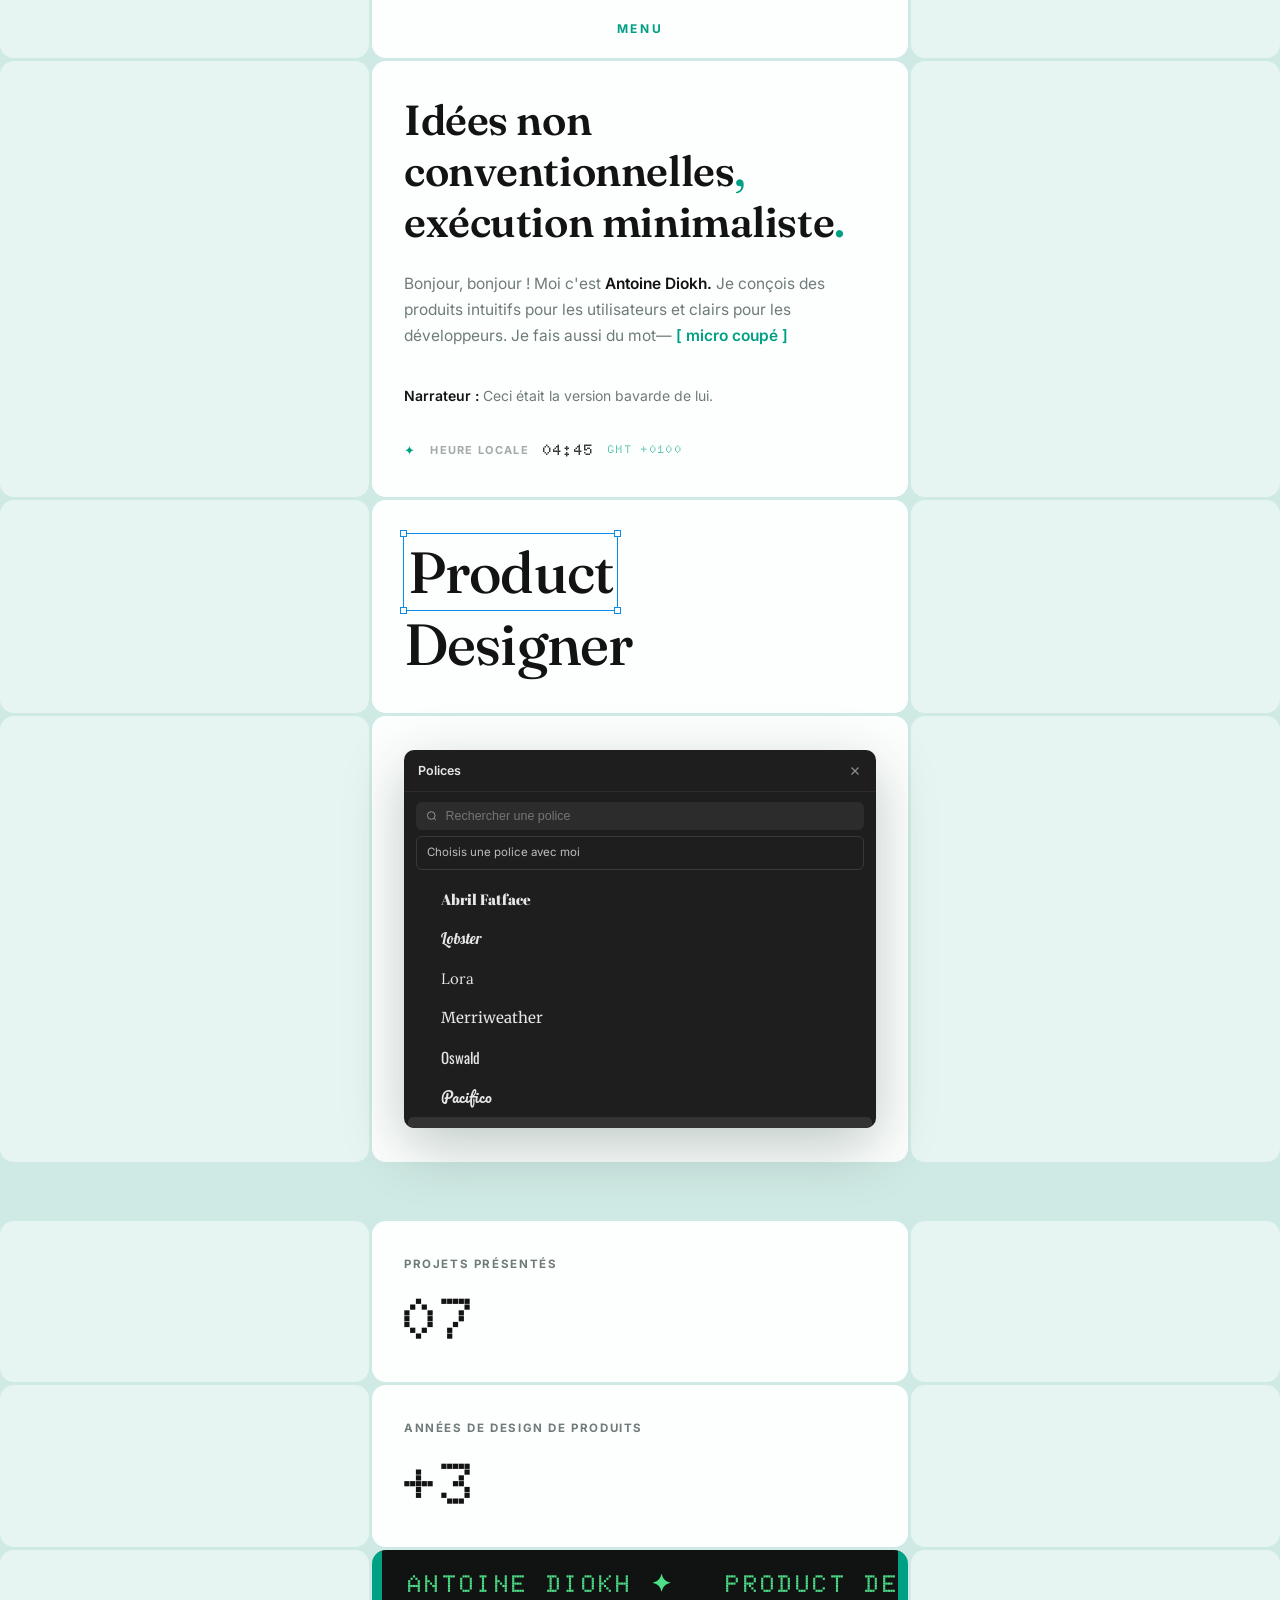
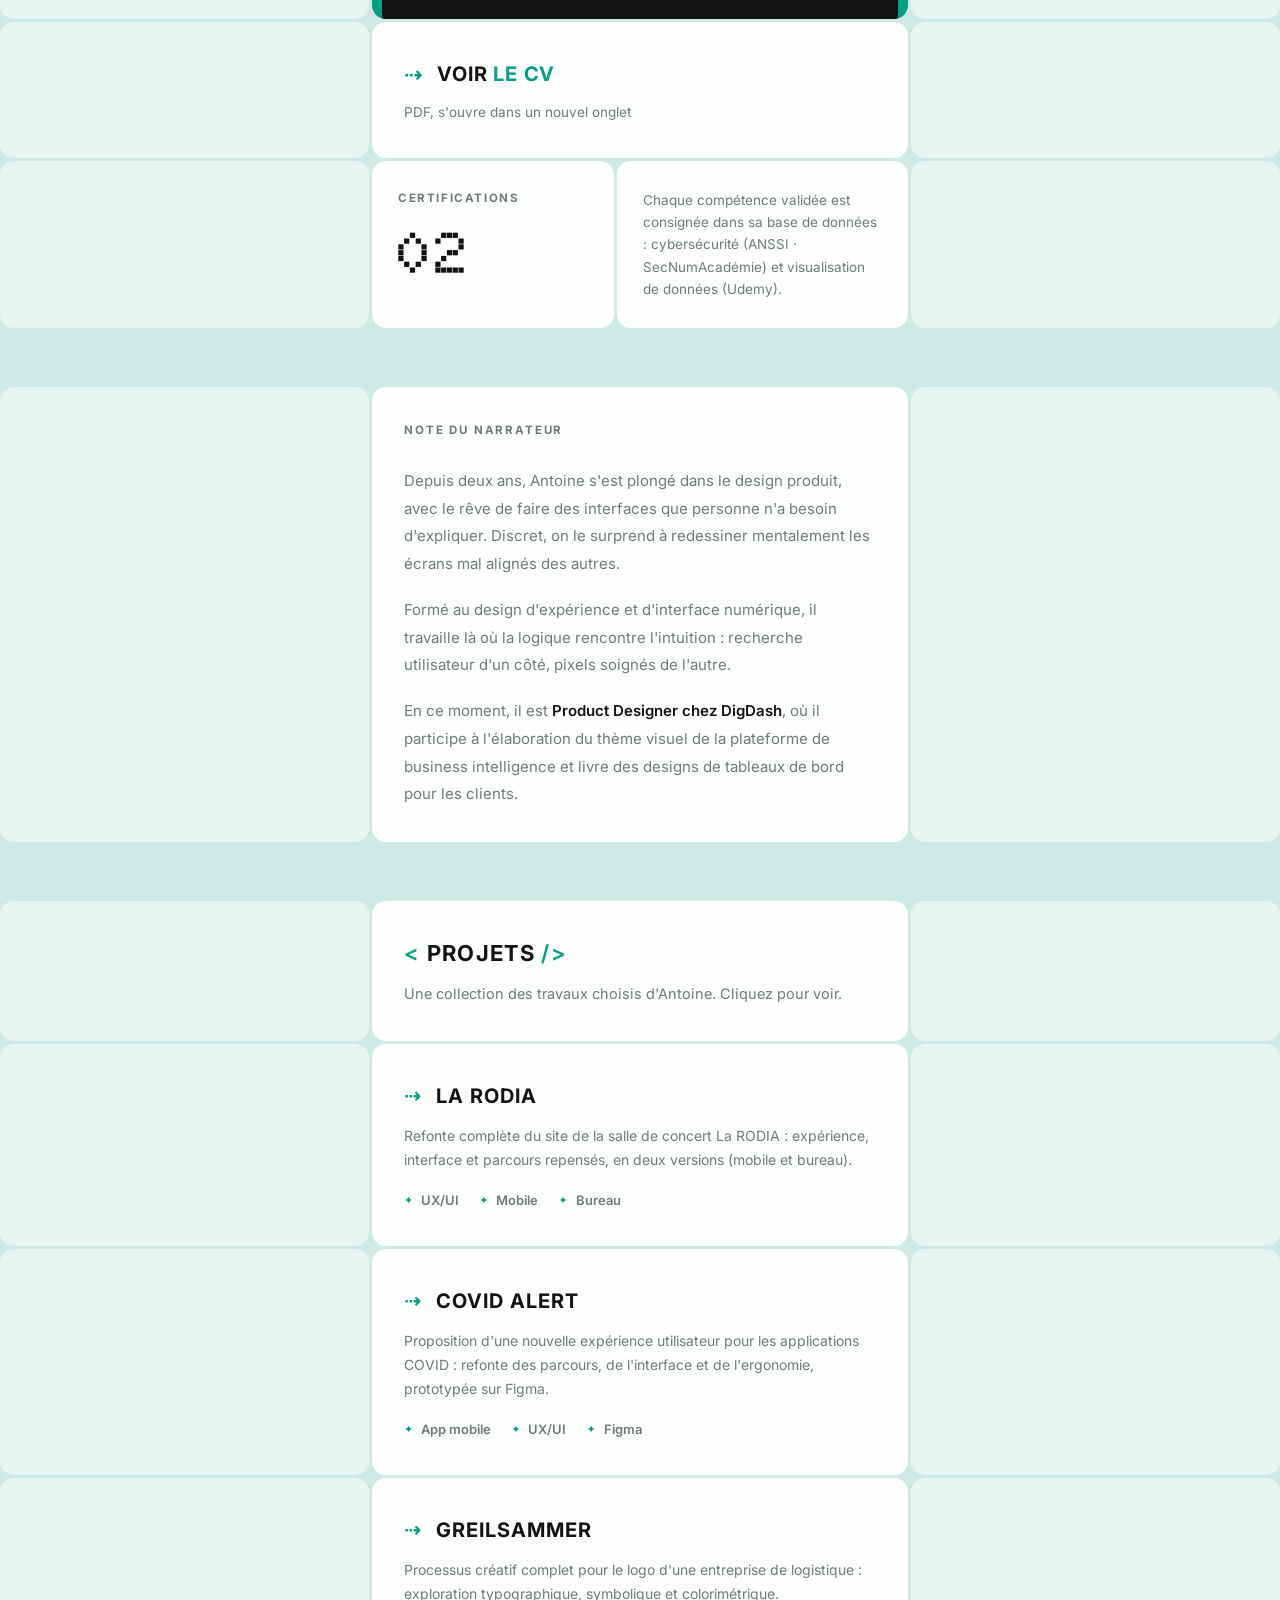
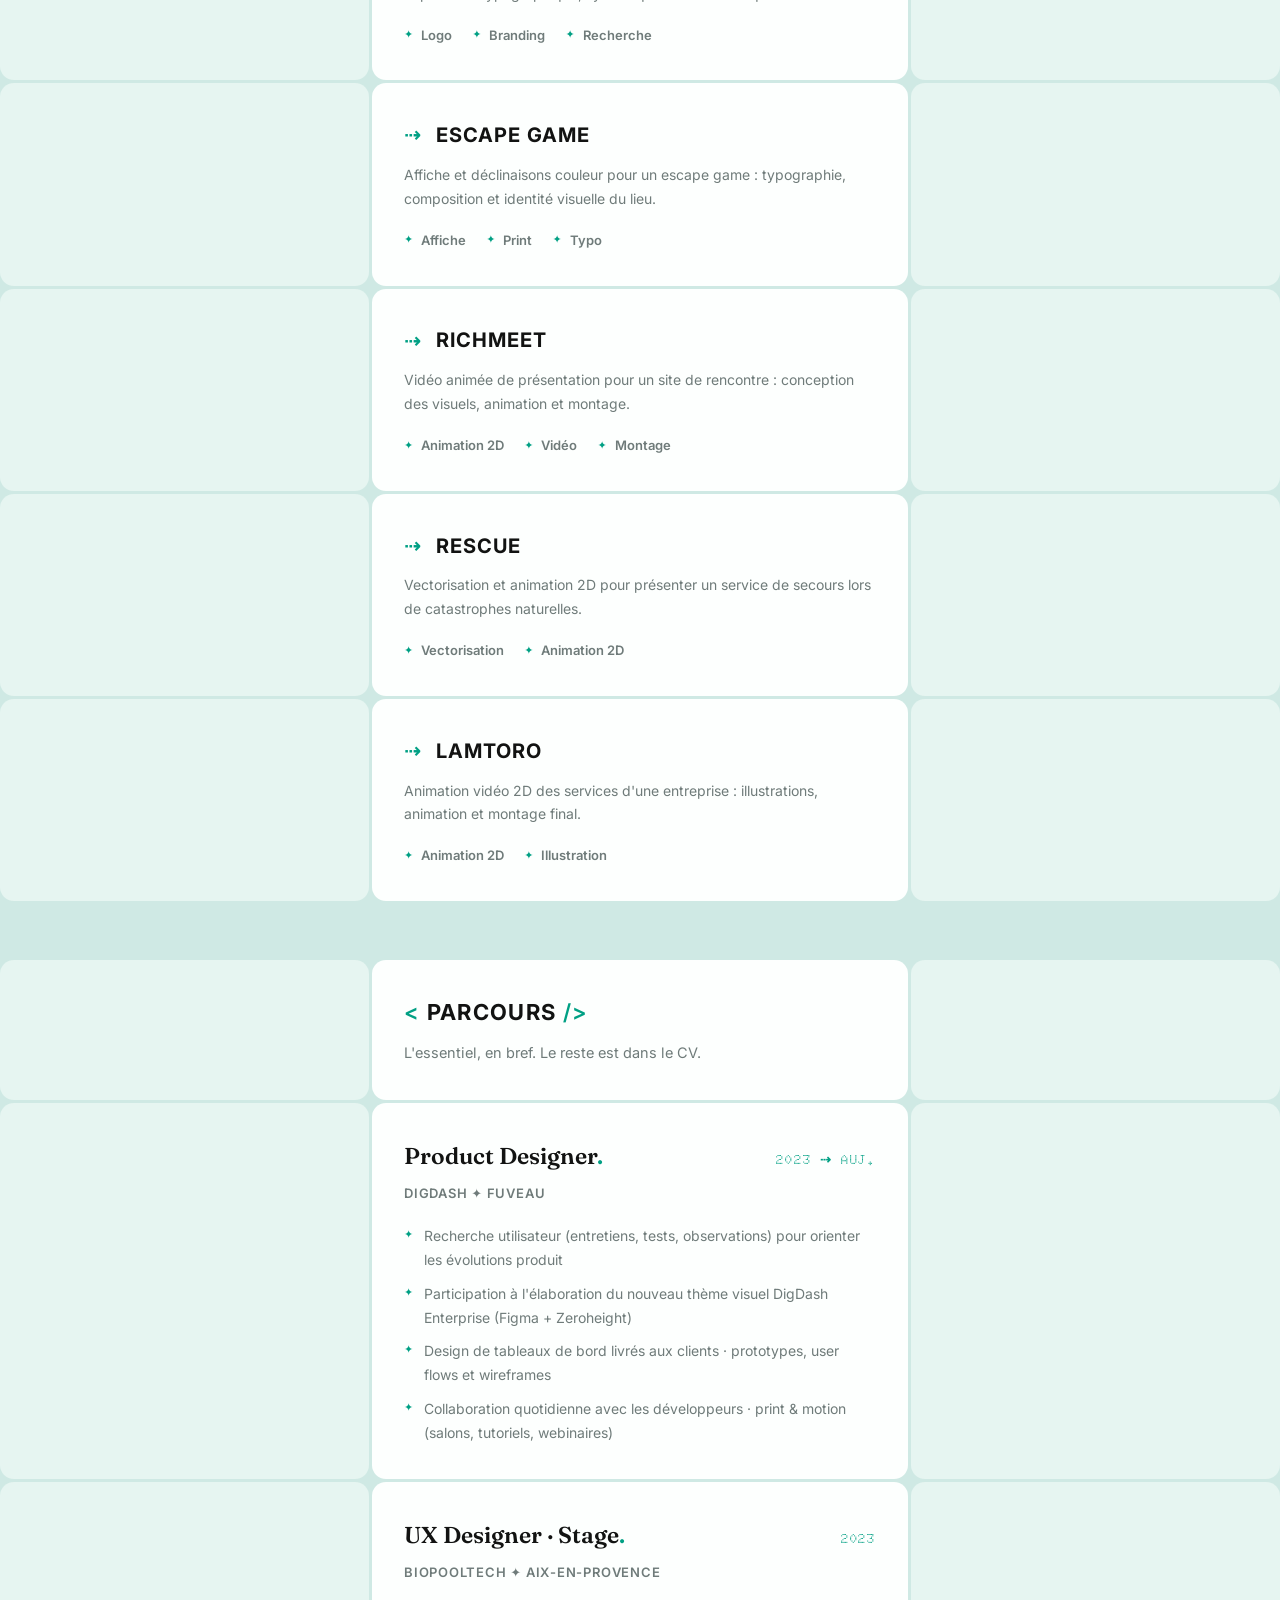
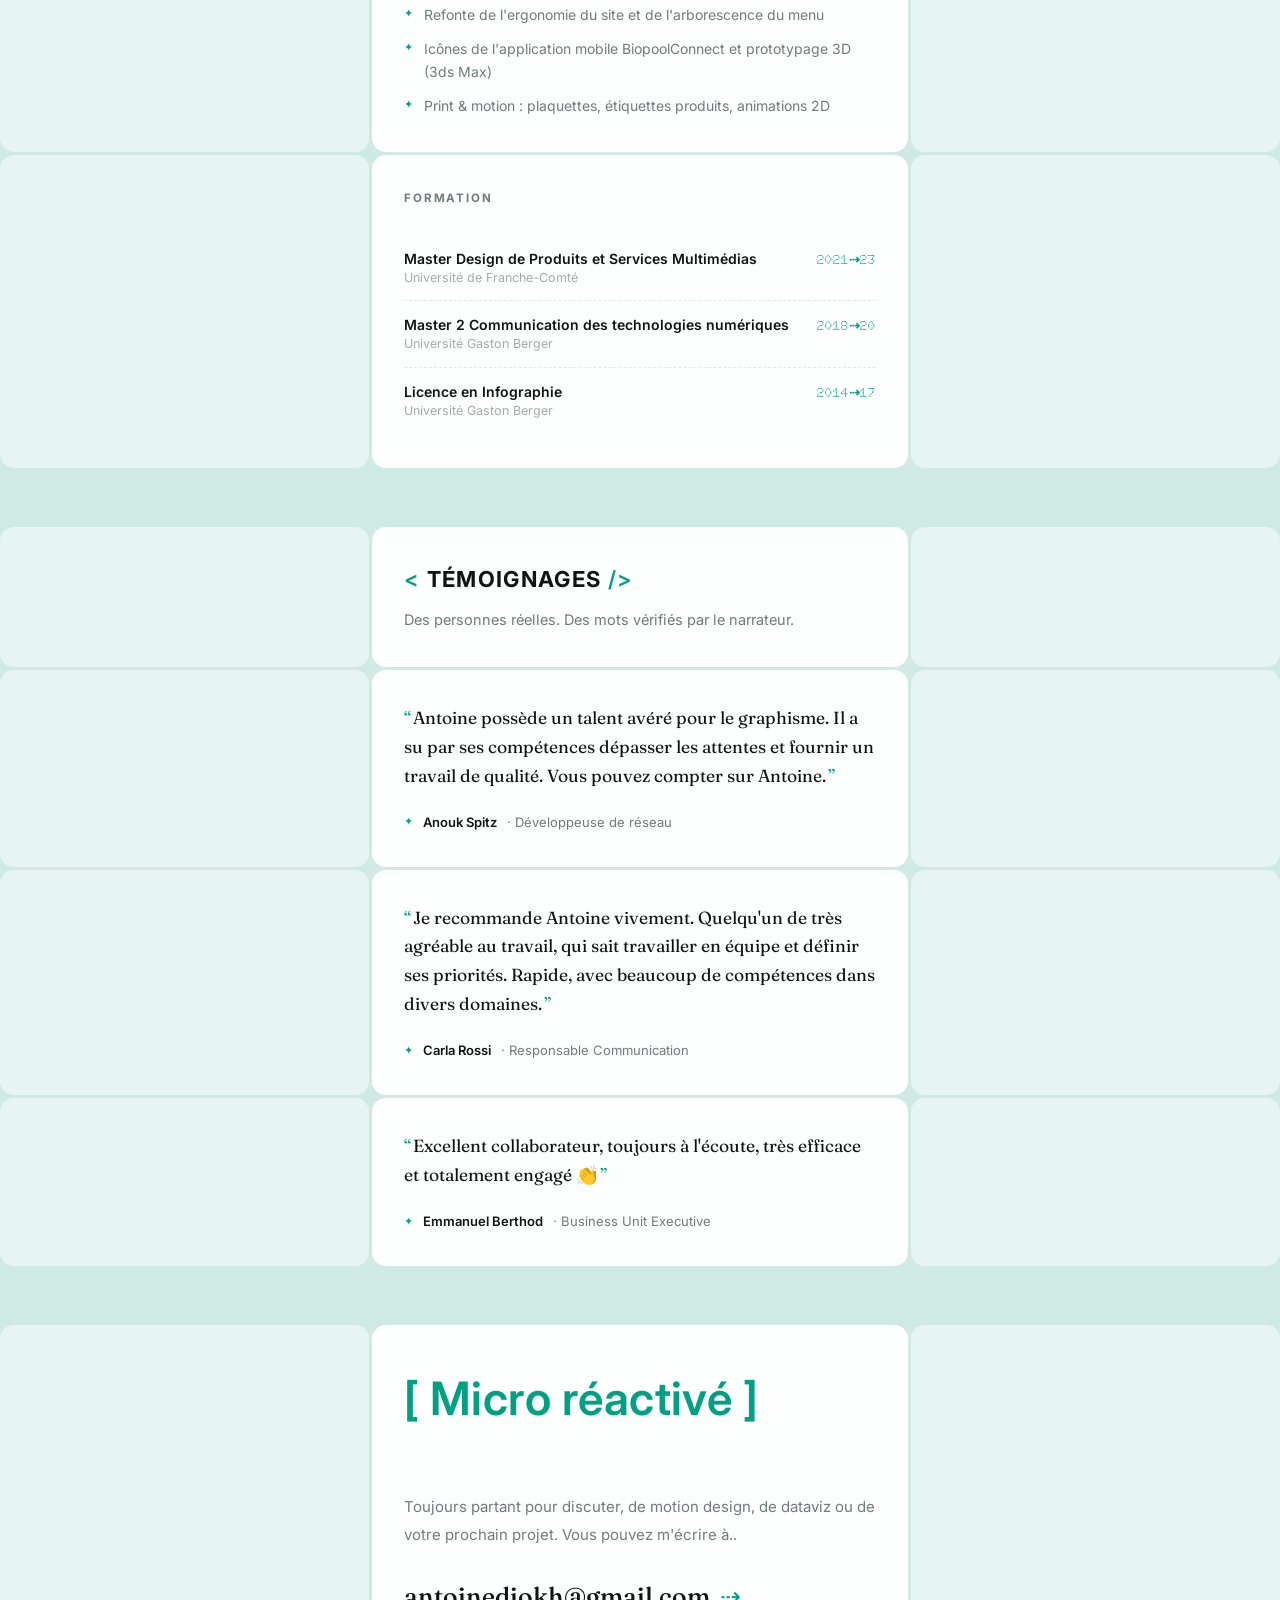
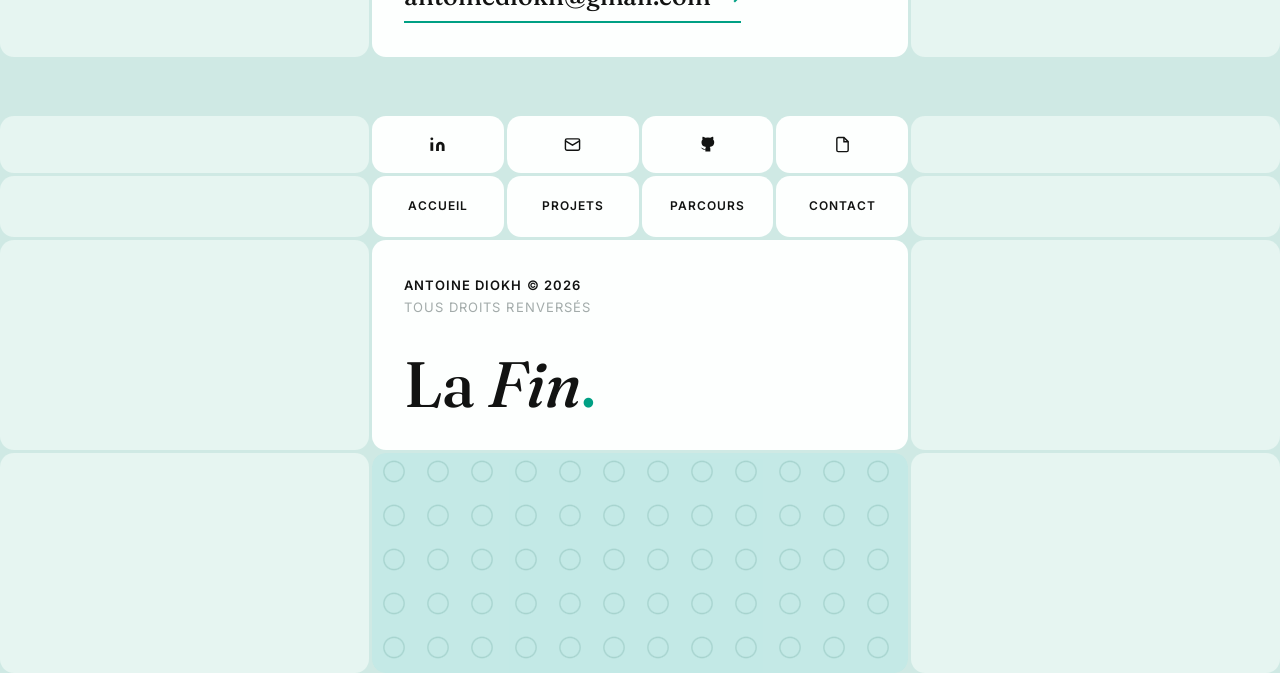
==== index.html @ f0614e17 "Reformulation DigDash : participation au thème visuel, livraison de tableaux de bord clients, retrai" ====
<!DOCTYPE html>
<html lang="fr">
<head>
<meta charset="UTF-8">
<meta name="viewport" content="width=device-width, initial-scale=1.0">
<meta name="description" content="Antoine DIOKH · Product Designer. Idées non conventionnelles, exécution minimaliste. UX/UI, design systems, motion.">
<title>Antoine DIOKH — Product Designer</title>
<link rel="preconnect" href="https://fonts.googleapis.com">
<link rel="preconnect" href="https://fonts.gstatic.com" crossorigin>
<link href="https://fonts.googleapis.com/css2?family=Fraunces:ital,opsz,wght@0,9..144,400;0,9..144,500;0,9..144,600;1,9..144,400;1,9..144,500&family=Inter:wght@400;500;600;700&family=Doto:wght@700;900&family=Abril+Fatface&family=Lobster&family=Lora:ital@0;1&family=Merriweather:wght@700&family=Oswald:wght@500&family=Pacifico&display=swap" rel="stylesheet">
<style>

/* =========================================================
   TOKENS · colonne de cartes sur fond menthe
   ========================================================= */
*,*::before,*::after{box-sizing:border-box;margin:0;padding:0}
html{scroll-behavior:smooth;scroll-padding-top:76px}

:root{
  --bg:      #cfe9e4;           /* fond profond entre les cartes */
  --rail:    #e6f5f1;           /* cellules latérales */
  --card:    #FDFFFE;           /* cartes de contenu */
  --ink:     #121312;
  --muted:   rgba(17,35,34,.6);
  --sub:     rgba(17,35,34,.38);
  --green:   #00A084;
  --greend:  #005C47;
  --mint:    #4EDF88;
  --teal:    #c2e9e7;
  --figma:   #0C8CE9;
  --bord:    rgba(0,92,71,.12);
  --led-bg:  #101312;
  --sans:'Inter',system-ui,sans-serif;
  --serif:'Fraunces',Georgia,serif;
  --dot:'Doto',monospace;
  --r:14px;
  --gap:3px;
  --col:536px;
  --t:220ms cubic-bezier(.4,0,.2,1);
}
body.dark{
  --bg:      #0a0f0d;
  --rail:    #101614;
  --card:    #151b18;
  --ink:     #eef5f1;
  --muted:   rgba(219,235,228,.6);
  --sub:     rgba(219,235,228,.34);
  --green:   #4EDF88;
  --greend:  #00A084;
  --teal:    rgba(78,223,136,.14);
  --bord:    rgba(255,255,255,.06);
  --led-bg:  #050807;
}

body{font-family:var(--sans);font-size:16px;line-height:1.7;color:var(--ink);background:var(--bg);-webkit-font-smoothing:antialiased;transition:background .3s,color .3s}
body.noscroll{overflow:hidden}
img{display:block;max-width:100%;height:auto}
a{color:inherit;text-decoration:none}
button{cursor:pointer;border:none;background:none;font:inherit;color:inherit}
ul{list-style:none}
::selection{background:var(--mint);color:#121312}

/* =========================================================
   GRILLE · chaque rangée = rail | carte | rail
   ========================================================= */
.row{display:grid;grid-template-columns:1fr min(var(--col),calc(100vw - 12px)) 1fr;gap:var(--gap);margin-bottom:var(--gap)}
.row::before,.row::after{content:'';background:var(--rail);border-radius:var(--r);min-height:100%}
.row>.cell{background:var(--card);border-radius:var(--r);padding:34px 32px;position:relative}
.row>.cell.flush{padding:0;overflow:hidden}
.row>.cell.split{display:grid;grid-template-columns:1fr 1.2fr;gap:var(--gap);background:transparent;padding:0}
.row>.cell.split>div{background:var(--card);border-radius:var(--r);padding:28px 26px}
.row>.cell.cells4{display:grid;grid-template-columns:repeat(4,1fr);gap:var(--gap);background:transparent;padding:0}
.row>.cell.cells4>a{background:var(--card);border-radius:var(--r);display:flex;align-items:center;justify-content:center;padding:20px 8px;font-size:12px;font-weight:600;letter-spacing:.08em;color:var(--ink);transition:color var(--t),background var(--t)}
.row>.cell.cells4>a:hover{color:var(--green)}
.row>.cell.cells4>a svg{transition:transform var(--t)}
.row>.cell.cells4>a:hover svg{transform:translateY(-2px)}

/* espaceur entre groupes de sections */
.gaprow{height:56px}

/* =========================================================
   BARRE HAUTE · MENU
   ========================================================= */
.topbar{position:fixed;top:0;left:0;right:0;z-index:100}
.topbar .menu-cell{background:var(--card);border-radius:0 0 var(--r) var(--r);display:flex;align-items:center;justify-content:center;height:58px}
.topbar::before,.topbar::after{border-radius:0 0 var(--r) var(--r);min-height:58px}
.menu-btn{font-size:12px;font-weight:700;letter-spacing:.22em;color:var(--green);padding:10px 26px;transition:letter-spacing var(--t)}
.menu-btn:hover{letter-spacing:.34em}

/* overlay menu */
.menu-ov{position:fixed;inset:0;z-index:200;background:var(--bg);display:none;flex-direction:column;align-items:center;justify-content:center;gap:6px;text-align:center}
.menu-ov.open{display:flex;animation:fdi .25s ease}
@keyframes fdi{from{opacity:0}to{opacity:1}}
.menu-ov a{font-family:var(--serif);font-size:clamp(34px,6vw,54px);font-weight:500;color:var(--ink);line-height:1.35;transition:color var(--t),letter-spacing var(--t)}
.menu-ov a:hover{color:var(--green);letter-spacing:.02em}
.menu-ov a i{font-style:normal;color:var(--green)}
.menu-x{position:absolute;top:18px;left:50%;transform:translateX(-50%);font-size:12px;font-weight:700;letter-spacing:.22em;color:var(--green);padding:10px 26px}
.menu-tools{display:flex;gap:10px;margin-top:38px}
.menu-tools button{font-size:12px;font-weight:600;letter-spacing:.1em;color:var(--muted);background:var(--card);border-radius:var(--pill,100px);padding:10px 22px;transition:color var(--t)}
.menu-tools button:hover{color:var(--green)}

/* =========================================================
   HERO
   ========================================================= */
.hero-h{font-family:var(--serif);font-size:clamp(30px,4.6vw,42px);font-weight:600;line-height:1.22;letter-spacing:-.01em;margin-bottom:22px}
.hero-h i{font-style:normal;color:var(--green)}
.hero-p{font-size:15.5px;color:var(--muted);margin-bottom:34px}
.hero-p b{color:var(--ink);font-weight:600}
.hero-p .cut{color:var(--green);font-weight:600;white-space:nowrap}
.narrator{font-size:14px;color:var(--muted);margin-bottom:30px}
.narrator b{color:var(--ink);font-weight:600}
.timebar{display:flex;align-items:center;gap:14px;font-size:11px;font-weight:700;letter-spacing:.12em;color:var(--sub)}
.timebar .dia{color:var(--green);font-size:13px}
.timebar .clock{font-family:var(--dot);font-weight:900;font-size:15px;color:var(--ink);letter-spacing:.08em}
.timebar .gmt{color:var(--green);font-family:var(--dot);font-weight:700}

/* =========================================================
   RÔLE · Product Designer + sélection Figma
   ========================================================= */
.role-h{font-family:var(--serif);font-size:clamp(40px,7vw,58px);font-weight:500;line-height:1.18;letter-spacing:-.015em}
.figsel{position:relative;display:inline-block;outline:1.6px solid var(--figma);outline-offset:4px;margin:4px}
.figsel b{position:absolute;width:7px;height:7px;background:var(--card);border:1.6px solid var(--figma);z-index:1}
.figsel b:nth-child(1){top:-8px;left:-8px}
.figsel b:nth-child(2){top:-8px;right:-8px}
.figsel b:nth-child(3){bottom:-8px;left:-8px}
.figsel b:nth-child(4){bottom:-8px;right:-8px}

/* panneau Fonts façon Figma */
.fonts-panel{background:#1e1e1e;border-radius:10px;overflow:hidden;color:#e6e6e6;font-size:13px;box-shadow:0 18px 60px rgba(0,40,30,.25)}
.fp-head{display:flex;align-items:center;justify-content:space-between;padding:10px 14px;font-weight:600;font-size:12.5px;border-bottom:1px solid #2c2c2c}
.fp-head svg{opacity:.55;cursor:pointer}
.fp-search{margin:10px 12px 6px;display:flex;align-items:center;gap:8px;background:#2c2c2c;border-radius:6px;padding:7px 10px;color:#9a9a9a}
.fp-search input{background:none;border:none;outline:none;color:#e6e6e6;font-size:12.5px;width:100%}
.fp-hint{margin:6px 12px 8px;border:1px solid #3a3a3a;border-radius:6px;padding:6px 10px;font-size:11.5px;color:#bdbdbd}
.fp-list{padding:2px 4px 8px;max-height:250px;overflow:auto}
.fp-list::-webkit-scrollbar{width:4px}
.fp-list::-webkit-scrollbar-thumb{background:#3a3a3a;border-radius:2px}
.fp-item{display:flex;align-items:center;gap:9px;width:100%;text-align:left;padding:7px 12px;border-radius:5px;font-size:15px;color:#e6e6e6;transition:background .15s}
.fp-item:hover,.fp-item.on{background:#333}
.fp-item .tick{width:12px;color:#4EDF88;font-size:11px;visibility:hidden}
.fp-item.on .tick{visibility:visible}

/* =========================================================
   STATS · chiffres dot-matrix
   ========================================================= */
.stat-lbl{font-size:11.5px;font-weight:700;letter-spacing:.14em;text-transform:uppercase;color:var(--muted);margin-bottom:16px}
.stat-num{font-family:var(--dot);font-weight:900;font-size:clamp(44px,7vw,58px);line-height:1;color:var(--ink);letter-spacing:.04em}
.stat-note{font-size:13.5px;color:var(--muted);line-height:1.65}

/* bandeau LED */
.led{background:var(--led-bg);border-radius:10px;border-left:10px solid var(--green);border-right:10px solid var(--green);overflow:hidden;padding:14px 0}
.led-track{display:flex;width:max-content;animation:led 18s linear infinite;font-family:var(--dot);font-weight:900;font-size:24px;color:var(--mint);letter-spacing:.14em;white-space:nowrap}
.led-track span{padding:0 26px}
@keyframes led{0%{transform:translateX(0)}100%{transform:translateX(-50%)}}

/* carte-lien fléchée */
.arrow-link{display:flex;align-items:center;gap:14px;font-size:20px;font-weight:700;letter-spacing:.04em;color:var(--ink);text-transform:uppercase;transition:color var(--t)}
.arrow-link em{font-style:normal;color:var(--green)}
.arrow-link .arr{color:var(--green);font-size:22px;transition:transform var(--t)}
.arrow-link:hover{color:var(--green)}
.arrow-link:hover .arr{transform:translateX(6px)}
.arrow-sub{font-size:13.5px;color:var(--muted);margin-top:8px}

/* =========================================================
   NOTE DU NARRATEUR / sections texte
   ========================================================= */
.sec-lbl{font-size:11.5px;font-weight:700;letter-spacing:.16em;text-transform:uppercase;color:var(--muted);margin-bottom:26px}
.note-p{font-size:15px;color:var(--muted);line-height:1.85;margin-bottom:18px}
.note-p:last-child{margin-bottom:0}
.note-p b{color:var(--ink);font-weight:600}

/* =========================================================
   < PROJETS /> · rangées de travaux
   ========================================================= */
.code-h{font-family:var(--sans);font-size:22px;font-weight:700;letter-spacing:.06em;text-transform:uppercase;margin-bottom:10px}
.code-h i{font-style:normal;color:var(--green);font-weight:600}
.code-sub{font-size:14.5px;color:var(--muted)}
.work{width:100%;text-align:left;transition:background var(--t)}
.work-t{display:flex;align-items:center;gap:13px;font-size:20px;font-weight:700;letter-spacing:.05em;text-transform:uppercase;color:var(--ink);margin-bottom:10px;transition:color var(--t)}
.work-t .arr{color:var(--green);font-size:21px;flex-shrink:0;transition:transform var(--t)}
.work:hover .work-t{color:var(--green)}
.work:hover .work-t .arr{transform:translateX(6px)}
.work-d{font-size:14px;color:var(--muted);line-height:1.7;margin-bottom:18px}
.work-tags{display:flex;flex-wrap:wrap;gap:20px;font-size:13px;font-weight:600;color:var(--muted)}
.work-tags span{display:inline-flex;align-items:center;gap:8px}
.work-tags .dia{color:var(--green);font-size:11px}

/* =========================================================
   PARCOURS
   ========================================================= */
.job-top{display:flex;justify-content:space-between;align-items:baseline;flex-wrap:wrap;gap:8px;margin-bottom:6px}
.job-role{font-family:var(--serif);font-size:23px;font-weight:600}
.job-role i{font-style:normal;color:var(--green)}
.job-date{font-family:var(--dot);font-weight:700;font-size:13px;letter-spacing:.06em;color:var(--green)}
.job-org{font-size:13px;font-weight:600;letter-spacing:.06em;text-transform:uppercase;color:var(--muted);margin-bottom:20px}
.job-list li{font-size:14px;color:var(--muted);line-height:1.7;padding-left:20px;position:relative;margin-bottom:10px}
.job-list li::before{content:'✦';position:absolute;left:0;top:1px;color:var(--green);font-size:11px}
.job-list li:last-child{margin-bottom:0}

.edu-row{display:flex;justify-content:space-between;align-items:baseline;gap:16px;padding:13px 0;border-bottom:1px dashed var(--bord)}
.edu-row:last-of-type{border-bottom:none}
.edu-deg{font-size:14px;font-weight:600;line-height:1.5}
.edu-deg small{display:block;font-weight:400;font-size:12.5px;color:var(--sub)}
.edu-yr{font-family:var(--dot);font-weight:700;font-size:13px;color:var(--green);white-space:nowrap}

/* =========================================================
   TÉMOIGNAGES
   ========================================================= */
.q-txt{font-family:var(--serif);font-size:17.5px;font-weight:400;line-height:1.65;margin-bottom:20px}
.q-txt::before{content:'\201C';color:var(--green);margin-right:2px}
.q-txt::after{content:'\201D';color:var(--green);margin-left:2px}
.q-by{display:flex;align-items:center;gap:10px;font-size:13px;color:var(--muted)}
.q-by .dia{color:var(--green);font-size:11px}
.q-by b{color:var(--ink);font-weight:600}

/* =========================================================
   CONTACT · [ … ]
   ========================================================= */
.mute-h{font-family:var(--sans);font-size:clamp(34px,5.6vw,46px);font-weight:600;color:var(--green);letter-spacing:.01em;margin-bottom:56px}
.ct-p{font-size:15px;color:var(--muted);line-height:1.85;margin-bottom:26px}
.ct-mail{display:inline-flex;align-items:center;gap:10px;font-family:var(--serif);font-size:clamp(19px,3.4vw,25px);font-weight:500;color:var(--ink);border-bottom:2px solid var(--green);padding-bottom:4px;transition:color var(--t)}
.ct-mail:hover{color:var(--green)}
.ct-mail .arr{color:var(--green)}

/* =========================================================
   FOOTER
   ========================================================= */
.copy-l{font-size:13px;font-weight:600;letter-spacing:.08em;text-transform:uppercase}
.copy-s{font-size:13px;letter-spacing:.08em;text-transform:uppercase;color:var(--sub);margin-bottom:34px}
.fin{font-family:var(--serif);font-size:clamp(48px,8vw,64px);font-weight:500;line-height:1}
.fin i{font-style:italic}
.fin span{color:var(--green)}
.lego{height:220px;border-radius:var(--r);background:
  radial-gradient(circle at 50% 42%, var(--teal) 26%, rgba(0,92,71,.18) 30%, transparent 34%),
  var(--teal);
  background-size:44px 44px;opacity:.85}
body.dark .lego{opacity:.35}

/* =========================================================
   MODAL PROJET
   ========================================================= */
.modal-bd{display:none;position:fixed;inset:0;z-index:300;background:rgba(4,14,11,.86);backdrop-filter:blur(8px);align-items:center;justify-content:center;padding:16px}
.modal-bd.show{display:flex;animation:fdi .2s ease}
.modal-box{background:var(--card);border-radius:var(--r);overflow:hidden;width:100%;max-width:560px;max-height:90vh;overflow-y:auto;position:relative;animation:sdi .25s ease}
@keyframes sdi{from{opacity:0;transform:translateY(18px)}to{opacity:1;transform:translateY(0)}}
.m-close{position:absolute;top:12px;right:12px;z-index:1;width:34px;height:34px;border-radius:50%;background:var(--card);display:flex;align-items:center;justify-content:center;color:var(--muted)}
.m-close:hover{color:var(--ink)}
.m-img{background:var(--rail);display:flex;align-items:center;justify-content:center;padding:24px}
.m-img img{max-height:280px;object-fit:contain;border-radius:8px}
.m-body{padding:28px 30px 32px}
.m-cat{font-size:10.5px;font-weight:700;letter-spacing:.16em;text-transform:uppercase;color:var(--green)}
.m-title{font-family:var(--serif);font-size:22px;font-weight:600;margin:8px 0 12px}
.m-desc{font-size:13.5px;color:var(--muted);line-height:1.75;margin-bottom:22px}
.m-links{display:flex;flex-wrap:wrap;gap:16px}
.m-links a{display:inline-flex;align-items:center;gap:9px;font-size:13px;font-weight:700;letter-spacing:.05em;text-transform:uppercase;color:var(--ink);transition:color var(--t)}
.m-links a .arr{color:var(--green);transition:transform var(--t)}
.m-links a:hover{color:var(--green)}
.m-links a:hover .arr{transform:translateX(5px)}

/* =========================================================
   REVEAL & RESPONSIVE
   ========================================================= */
.reveal{opacity:0;transform:translateY(18px);transition:opacity .6s ease,transform .6s ease}
.reveal.in{opacity:1;transform:translateY(0)}

@media(max-width:700px){
  .row{grid-template-columns:6px 1fr 6px}
  .row::before,.row::after{border-radius:6px}
  .row>.cell{padding:28px 22px}
  .row>.cell.split{grid-template-columns:1fr}
  .topbar{grid-template-columns:6px 1fr 6px}
  .gaprow{height:36px}
}
</style>
</head>
<body>

<!-- BARRE HAUTE -->
<header class="topbar row" style="margin-bottom:0">
  <div class="cell menu-cell flush" style="border-radius:0 0 var(--r) var(--r)">
    <button class="menu-btn" id="menuBtn">MENU</button>
  </div>
</header>

<!-- OVERLAY MENU -->
<div class="menu-ov" id="menuOv">
  <button class="menu-x" id="menuX" data-key="menu_close">FERMER</button>
  <a href="#hero"    data-key="m_home">Accueil<i>.</i></a>
  <a href="#works"   data-key="m_work">Projets<i>.</i></a>
  <a href="#resume"  data-key="m_resume">Parcours<i>.</i></a>
  <a href="#contact" data-key="m_contact">Contact<i>.</i></a>
  <div class="menu-tools">
    <button id="langBtn"><span id="langLabel">EN</span></button>
    <button id="themeBtn" data-key="menu_theme">Mode sombre</button>
  </div>
</div>

<main style="padding-top:61px">

  <!-- HERO -->
  <div class="row" id="hero">
    <div class="cell reveal">
      <h1 class="hero-h" data-key="hero_h">Idées non conventionnelles<i>,</i><br>exécution minimaliste<i>.</i></h1>
      <p class="hero-p" data-key="hero_p">Bonjour, bonjour ! Moi c'est <b>Antoine Diokh.</b> Je conçois des produits intuitifs pour les utilisateurs et clairs pour les développeurs. Je fais aussi du mot— <span class="cut">[ micro coupé ]</span></p>
      <p class="narrator" data-key="hero_nar"><b>Narrateur :</b> Ceci était la version bavarde de lui.</p>
      <div class="timebar">
        <span class="dia">✦</span>
        <span data-key="time_lbl">HEURE LOCALE</span>
        <span class="clock" id="clock">--:--</span>
        <span class="gmt" id="gmt">GMT +0100</span>
      </div>
    </div>
  </div>

  <!-- RÔLE -->
  <div class="row">
    <div class="cell reveal">
      <h2 class="role-h"><span class="figsel"><b></b><b></b><b></b><b></b><span id="roleWord">Product</span></span><br><span id="roleWord2">Designer</span></h2>
    </div>
  </div>

  <!-- PANNEAU FONTS -->
  <div class="row">
    <div class="cell reveal">
      <div class="fonts-panel">
        <div class="fp-head">
          <span data-key="fp_title">Polices</span>
          <svg width="14" height="14" viewBox="0 0 24 24" fill="none" stroke="currentColor" stroke-width="2"><line x1="18" y1="6" x2="6" y2="18"/><line x1="6" y1="6" x2="18" y2="18"/></svg>
        </div>
        <div class="fp-search">
          <svg width="12" height="12" viewBox="0 0 24 24" fill="none" stroke="currentColor" stroke-width="2"><circle cx="11" cy="11" r="8"/><line x1="21" y1="21" x2="16.65" y2="16.65"/></svg>
          <input type="text" id="fpSearch" data-ph="fp_ph" placeholder="Rechercher une police">
        </div>
        <div class="fp-hint" data-key="fp_hint">Choisis une police avec moi</div>
        <div class="fp-list" id="fpList"></div>
      </div>
    </div>
  </div>

  <div class="gaprow"></div>

  <!-- STATS -->
  <div class="row">
    <div class="cell reveal">
      <div class="stat-lbl" data-key="st1">Projets présentés</div>
      <div class="stat-num">07</div>
    </div>
  </div>
  <div class="row">
    <div class="cell reveal">
      <div class="stat-lbl" data-key="st2">Années de design de produits</div>
      <div class="stat-num">+3</div>
    </div>
  </div>

  <!-- BANDEAU LED -->
  <div class="row">
    <div class="cell flush reveal" style="background:transparent">
      <div class="led">
        <div class="led-track" id="ledTrack"></div>
      </div>
    </div>
  </div>

  <!-- CV -->
  <div class="row">
    <div class="cell reveal">
      <a class="arrow-link" href="assets/CV_Antoine_DIOKH.pdf" target="_blank" rel="noopener">
        <span class="arr">⇢</span><span data-key="cv_lk">VOIR <em>LE CV</em></span>
      </a>
      <p class="arrow-sub" data-key="cv_sub">PDF, s'ouvre dans un nouvel onglet</p>
    </div>
  </div>

  <!-- CERTIFS -->
  <div class="row">
    <div class="cell split reveal">
      <div>
        <div class="stat-lbl" data-key="st3">Certifications</div>
        <div class="stat-num">02</div>
      </div>
      <div>
        <p class="stat-note" data-key="st3_note">Chaque compétence validée est consignée dans sa base de données : cybersécurité (ANSSI · SecNumAcadémie) et visualisation de données (Udemy).</p>
      </div>
    </div>
  </div>

  <div class="gaprow"></div>

  <!-- NOTE DU NARRATEUR -->
  <div class="row" id="about">
    <div class="cell reveal">
      <div class="sec-lbl" data-key="nar_lbl">Note du narrateur</div>
      <p class="note-p" data-key="nar_p1">Depuis deux ans, Antoine s'est plongé dans le design produit, avec le rêve de faire des interfaces que personne n'a besoin d'expliquer. Discret, on le surprend à redessiner mentalement les écrans mal alignés des autres.</p>
      <p class="note-p" data-key="nar_p2">Formé au design d'expérience et d'interface numérique, il travaille là où la logique rencontre l'intuition : recherche utilisateur d'un côté, pixels soignés de l'autre.</p>
      <p class="note-p" data-key="nar_p3">En ce moment, il est <b>Product Designer chez DigDash</b>, où il participe à l'élaboration du thème visuel de la plateforme de business intelligence et livre des designs de tableaux de bord pour les clients.</p>
    </div>
  </div>

  <div class="gaprow"></div>

  <!-- PROJETS -->
  <div class="row" id="works">
    <div class="cell reveal">
      <h2 class="code-h"><i>&lt;</i> PROJETS <i>/&gt;</i></h2>
      <p class="code-sub" data-key="wk_sub">Une collection des travaux choisis d'Antoine. Cliquez pour voir.</p>
    </div>
  </div>
  <div id="worksList"><!-- injecté par JS --></div>

  <div class="gaprow"></div>

  <!-- PARCOURS -->
  <div class="row" id="resume">
    <div class="cell reveal">
      <h2 class="code-h"><i>&lt;</i> PARCOURS <i>/&gt;</i></h2>
      <p class="code-sub" data-key="rs_sub">L'essentiel, en bref. Le reste est dans le CV.</p>
    </div>
  </div>
  <div class="row">
    <div class="cell reveal">
      <div class="job-top">
        <div class="job-role" data-key="j1_role">Product Designer<i>.</i></div>
        <div class="job-date">2023 ⇢ AUJ.</div>
      </div>
      <div class="job-org">DIGDASH ✦ FUVEAU</div>
      <ul class="job-list">
        <li data-key="j1_1">Recherche utilisateur (entretiens, tests, observations) pour orienter les évolutions produit</li>
        <li data-key="j1_2">Participation à l'élaboration du nouveau thème visuel DigDash Enterprise (Figma + Zeroheight)</li>
        <li data-key="j1_3">Design de tableaux de bord livrés aux clients · prototypes, user flows et wireframes</li>
        <li data-key="j1_4">Collaboration quotidienne avec les développeurs · print & motion (salons, tutoriels, webinaires)</li>
      </ul>
    </div>
  </div>
  <div class="row">
    <div class="cell reveal">
      <div class="job-top">
        <div class="job-role" data-key="j2_role">UX Designer · Stage<i>.</i></div>
        <div class="job-date">2023</div>
      </div>
      <div class="job-org">BIOPOOLTECH ✦ AIX-EN-PROVENCE</div>
      <ul class="job-list">
        <li data-key="j2_1">Refonte de l'ergonomie du site et de l'arborescence du menu</li>
        <li data-key="j2_2">Icônes de l'application mobile BiopoolConnect et prototypage 3D (3ds Max)</li>
        <li data-key="j2_3">Print & motion : plaquettes, étiquettes produits, animations 2D</li>
      </ul>
    </div>
  </div>
  <div class="row">
    <div class="cell reveal">
      <div class="sec-lbl" data-key="edu_lbl">Formation</div>
      <div class="edu-row">
        <div class="edu-deg" data-key="e1">Master Design de Produits et Services Multimédias<small>Université de Franche-Comté</small></div>
        <span class="edu-yr">2021⇢23</span>
      </div>
      <div class="edu-row">
        <div class="edu-deg" data-key="e2">Master 2 Communication des technologies numériques<small>Université Gaston Berger</small></div>
        <span class="edu-yr">2018⇢20</span>
      </div>
      <div class="edu-row">
        <div class="edu-deg" data-key="e3">Licence en Infographie<small>Université Gaston Berger</small></div>
        <span class="edu-yr">2014⇢17</span>
      </div>
    </div>
  </div>

  <div class="gaprow"></div>

  <!-- TÉMOIGNAGES -->
  <div class="row">
    <div class="cell reveal">
      <h2 class="code-h"><i>&lt;</i> <span data-key="tm_h">TÉMOIGNAGES</span> <i>/&gt;</i></h2>
      <p class="code-sub" data-key="tm_sub">Des personnes réelles. Des mots vérifiés par le narrateur.</p>
    </div>
  </div>
  <div id="testiList"><!-- injecté par JS --></div>

  <div class="gaprow"></div>

  <!-- CONTACT -->
  <div class="row" id="contact">
    <div class="cell reveal">
      <h2 class="mute-h" data-key="ct_h">[ Micro réactivé ]</h2>
      <p class="ct-p" data-key="ct_p">Toujours partant pour discuter, de motion design, de dataviz ou de votre prochain projet. Vous pouvez m'écrire à..</p>
      <a class="ct-mail" href="mailto:antoinediokh@gmail.com">antoinediokh@gmail.com <span class="arr">⇢</span></a>
    </div>
  </div>

  <div class="gaprow"></div>

  <!-- FOOTER -->
  <div class="row">
    <div class="cell cells4 reveal">
      <a href="https://www.linkedin.com/in/antoinengordiokh/" target="_blank" rel="noopener noreferrer" aria-label="LinkedIn">
        <svg width="17" height="17" viewBox="0 0 24 24" fill="currentColor"><path d="M16 8a6 6 0 0 1 6 6v7h-4v-7a2 2 0 0 0-4 0v7h-4v-7a6 6 0 0 1 6-6z"/><rect x="2" y="9" width="4" height="12"/><circle cx="4" cy="4" r="2"/></svg>
      </a>
      <a href="mailto:antoinediokh@gmail.com" aria-label="Email">
        <svg width="17" height="17" viewBox="0 0 24 24" fill="none" stroke="currentColor" stroke-width="2"><rect x="2" y="4" width="20" height="16" rx="2"/><path d="m22 7-10 6L2 7"/></svg>
      </a>
      <a href="https://github.com/SudoSerere" target="_blank" rel="noopener noreferrer" aria-label="GitHub">
        <svg width="17" height="17" viewBox="0 0 24 24" fill="currentColor"><path d="M9 19c-5 1.5-5-2.5-7-3m14 6v-3.87a3.37 3.37 0 0 0-.94-2.61c3.14-.35 6.44-1.54 6.44-7A5.44 5.44 0 0 0 20 4.77 5.07 5.07 0 0 0 19.91 1S18.73.65 16 2.48a13.38 13.38 0 0 0-7 0C6.27.65 5.09 1 5.09 1A5.07 5.07 0 0 0 5 4.77a5.44 5.44 0 0 0-1.5 3.78c0 5.42 3.3 6.61 6.44 7A3.37 3.37 0 0 0 9 18.13V22"/></svg>
      </a>
      <a href="assets/CV_Antoine_DIOKH.pdf" target="_blank" rel="noopener" aria-label="CV">
        <svg width="17" height="17" viewBox="0 0 24 24" fill="none" stroke="currentColor" stroke-width="2"><path d="M14 2H6a2 2 0 0 0-2 2v16a2 2 0 0 0 2 2h12a2 2 0 0 0 2-2V8z"/><polyline points="14 2 14 8 20 8"/></svg>
      </a>
    </div>
  </div>
  <div class="row">
    <div class="cell cells4 reveal">
      <a href="#hero"    data-key="f_home">ACCUEIL</a>
      <a href="#works"   data-key="f_work">PROJETS</a>
      <a href="#resume"  data-key="f_resume">PARCOURS</a>
      <a href="#contact" data-key="f_contact">CONTACT</a>
    </div>
  </div>
  <div class="row">
    <div class="cell reveal">
      <p class="copy-l">ANTOINE DIOKH © <span id="year">2026</span></p>
      <p class="copy-s" data-key="f_lefts">TOUS DROITS RENVERSÉS</p>
      <p class="fin">La <i>Fin</i><span>.</span></p>
    </div>
  </div>
  <div class="row" style="margin-bottom:0">
    <div class="cell flush" style="background:transparent"><div class="lego"></div></div>
  </div>

</main>

<!-- MODAL PROJET -->
<div class="modal-bd" id="modalBd" role="dialog" aria-modal="true" aria-labelledby="mTitle">
  <div class="modal-box" id="modalBox">
    <button class="m-close" id="mClose" aria-label="Fermer">
      <svg width="17" height="17" viewBox="0 0 24 24" fill="none" stroke="currentColor" stroke-width="2.5"><line x1="18" y1="6" x2="6" y2="18"/><line x1="6" y1="6" x2="18" y2="18"/></svg>
    </button>
    <div class="m-img"><img id="mImg" src="" alt=""></div>
    <div class="m-body">
      <span class="m-cat" id="mCat"></span>
      <h2 class="m-title" id="mTitle"></h2>
      <p class="m-desc" id="mDesc"></p>
      <div class="m-links" id="mLinks"></div>
    </div>
  </div>
</div>

<script>
(function(){

/* ── TRADUCTIONS ──────────────────────────────────── */
var T = {
  fr:{
    menu_close:'FERMER', menu_theme:'Mode sombre', menu_theme_l:'Mode clair',
    m_home:'Accueil<i>.</i>', m_work:'Projets<i>.</i>', m_resume:'Parcours<i>.</i>', m_contact:'Contact<i>.</i>',
    hero_h:'Idées non conventionnelles<i>,</i><br>exécution minimaliste<i>.</i>',
    hero_p:'Bonjour, bonjour ! Moi c\'est <b>Antoine Diokh.</b> Je conçois des produits intuitifs pour les utilisateurs et clairs pour les développeurs. Je fais aussi du mot— <span class="cut">[ micro coupé ]</span>',
    hero_nar:'<b>Narrateur :</b> Ceci était la version bavarde de lui.',
    time_lbl:'HEURE LOCALE',
    fp_title:'Polices', fp_ph:'Rechercher une police', fp_hint:'Choisis une police avec moi',
    st1:'Projets présentés', st2:'Années de design de produits', st3:'Certifications',
    st3_note:'Chaque compétence validée est consignée dans sa base de données : cybersécurité (ANSSI · SecNumAcadémie) et visualisation de données (Udemy).',
    cv_lk:'VOIR <em>LE CV</em>', cv_sub:"PDF, s'ouvre dans un nouvel onglet",
    led:['ANTOINE DIOKH','PRODUCT DESIGNER','UX ✦ UI ✦ MOTION','DISPONIBLE POUR ÉCHANGER'],
    nar_lbl:'Note du narrateur',
    nar_p1:"Depuis deux ans, Antoine s'est plongé dans le design produit, avec le rêve de faire des interfaces que personne n'a besoin d'expliquer. Discret, on le surprend à redessiner mentalement les écrans mal alignés des autres.",
    nar_p2:"Formé au design d'expérience et d'interface numérique, il travaille là où la logique rencontre l'intuition : recherche utilisateur d'un côté, pixels soignés de l'autre.",
    nar_p3:"En ce moment, il est <b>Product Designer chez DigDash</b>, où il participe à l'élaboration du thème visuel de la plateforme de business intelligence et livre des designs de tableaux de bord pour les clients.",
    wk_sub:"Une collection des travaux choisis d'Antoine. Cliquez pour voir.",
    rs_sub:"L'essentiel, en bref. Le reste est dans le CV.",
    j1_role:'Product Designer<i>.</i>',
    j1_1:"Recherche utilisateur (entretiens, tests, observations) pour orienter les évolutions produit",
    j1_2:"Participation à l'élaboration du nouveau thème visuel DigDash Enterprise (Figma + Zeroheight)",
    j1_3:"Design de tableaux de bord livrés aux clients · prototypes, user flows et wireframes",
    j1_4:"Collaboration quotidienne avec les développeurs · print & motion (salons, tutoriels, webinaires)",
    j2_role:'UX Designer · Stage<i>.</i>',
    j2_1:"Refonte de l'ergonomie du site et de l'arborescence du menu",
    j2_2:"Icônes de l'application mobile BiopoolConnect et prototypage 3D (3ds Max)",
    j2_3:"Print & motion : plaquettes, étiquettes produits, animations 2D",
    edu_lbl:'Formation',
    e1:'Master Design de Produits et Services Multimédias<small>Université de Franche-Comté</small>',
    e2:'Master 2 Communication des technologies numériques<small>Université Gaston Berger</small>',
    e3:'Licence en Infographie<small>Université Gaston Berger</small>',
    tm_h:'TÉMOIGNAGES', tm_sub:'Des personnes réelles. Des mots vérifiés par le narrateur.',
    ct_h:'[ Micro réactivé ]',
    ct_p:"Toujours partant pour discuter, de motion design, de dataviz ou de votre prochain projet. Vous pouvez m'écrire à..",
    f_home:'ACCUEIL', f_work:'PROJETS', f_resume:'PARCOURS', f_contact:'CONTACT',
    f_lefts:'TOUS DROITS RENVERSÉS',
    pf_view:'Voir le projet', pf_mob:'Version mobile', pf_desk:'Version bureau'
  },
  en:{
    menu_close:'CLOSE', menu_theme:'Dark mode', menu_theme_l:'Light mode',
    m_home:'Home<i>.</i>', m_work:'Work<i>.</i>', m_resume:'Resume<i>.</i>', m_contact:'Contact<i>.</i>',
    hero_h:'Unconventional ideas<i>,</i><br>minimalist execution<i>.</i>',
    hero_p:'Well hello there! I\'m <b>Antoine Diokh.</b> I design products that are intuitive for users and straightforward for developers. I also do mot— <span class="cut">[ muted ]</span>',
    hero_nar:'<b>Narrator:</b> That was the loud version of him.',
    time_lbl:'LOCAL TIME',
    fp_title:'Fonts', fp_ph:'Search fonts', fp_hint:'Choose a font with me',
    st1:'Projects showcased', st2:'Years of product design', st3:'Certifications',
    st3_note:'Every validated skill is registered in his database: cybersecurity (ANSSI · SecNumAcadémie) and data visualisation (Udemy).',
    cv_lk:'VIEW <em>RESUME</em>', cv_sub:'PDF, opens in a new tab',
    led:['ANTOINE DIOKH','PRODUCT DESIGNER','UX ✦ UI ✦ MOTION','OPEN TO A CHAT'],
    nar_lbl:"Narrator's note",
    nar_p1:"For the past two years, Antoine has immersed himself in product design, dreaming of interfaces nobody needs explained. Quiet by nature, he can be caught mentally realigning other people's misaligned screens.",
    nar_p2:"Trained in experience and interface design, he works where logic meets intuition: user research on one side, well-kept pixels on the other.",
    nar_p3:"Right now, he's a <b>Product Designer at DigDash</b>, where he contributes to the visual theme of a business intelligence platform and delivers dashboard designs for clients.",
    wk_sub:"A collection of Antoine's curated works. Click one to view.",
    rs_sub:'The essentials, in brief. The rest lives in the resume.',
    j1_role:'Product Designer<i>.</i>',
    j1_1:'User research (interviews, tests, observations) to guide product decisions',
    j1_2:'Contribution to the new DigDash Enterprise visual theme (Figma + Zeroheight)',
    j1_3:'Dashboard designs delivered to clients · prototypes, user flows and wireframes',
    j1_4:'Daily collaboration with developers · print & motion (trade shows, tutorials, webinars)',
    j2_role:'UX Designer · Internship<i>.</i>',
    j2_1:'Website ergonomics and menu architecture redesign',
    j2_2:'BiopoolConnect mobile app icons and 3D prototyping (3ds Max)',
    j2_3:'Print & motion: brochures, product labels, 2D animations',
    edu_lbl:'Education',
    e1:"Master's in Multimedia Product & Service Design<small>Université de Franche-Comté</small>",
    e2:"Master's 2 in Digital Technology Communication<small>Université Gaston Berger</small>",
    e3:"Bachelor's in Infographics<small>Université Gaston Berger</small>",
    tm_h:'TESTIMONIALS', tm_sub:'Real people. Words verified by the narrator.',
    ct_h:'[ Unmuted ]',
    ct_p:"Always up for a chat, about motion design, dataviz or your next project. You can reach me at..",
    f_home:'HOME', f_work:'WORK', f_resume:'RESUME', f_contact:'CONTACT',
    f_lefts:'ALL RIGHTS RELAXED',
    pf_view:'View project', pf_mob:'Mobile version', pf_desk:'Desktop version'
  }
};

/* ── PROJETS ──────────────────────────────────────── */
var PROJECTS = [
  {
    img:'assets/image/rodia.png',
    name:'LA RODIA',
    cat:{fr:'UX/UI Design',en:'UX/UI Design'},
    tags:{fr:['UX/UI','Mobile','Bureau'],en:['UX/UI','Mobile','Desktop']},
    desc:{fr:"Refonte complète du site de la salle de concert La RODIA : expérience, interface et parcours repensés, en deux versions (mobile et bureau).",en:"Complete redesign of La RODIA concert hall website: experience, interface and flows rethought, in mobile and desktop versions."},
    links:[
      {key:'pf_mob',url:'https://www.figma.com/proto/iS7UddRdFrbHbrAp9BMQAl/M1-PSM-%E2%80%94-Rodia---Antoine-DIOKH?page-id=1001%3A799&node-id=1001%3A809'},
      {key:'pf_desk',url:'https://www.figma.com/proto/iS7UddRdFrbHbrAp9BMQAl/M1-PSM-%E2%80%94-Rodia---Antoine-DIOKH?page-id=1001%3A800&node-id=1001%3A813'}
    ]
  },
  {
    img:'assets/image/applicov.png',
    name:'COVID ALERT',
    cat:{fr:'UX/UI Design',en:'UX/UI Design'},
    tags:{fr:['App mobile','UX/UI','Figma'],en:['Mobile app','UX/UI','Figma']},
    desc:{fr:"Proposition d'une nouvelle expérience utilisateur pour les applications COVID : refonte des parcours, de l'interface et de l'ergonomie, prototypée sur Figma.",en:"A new user experience proposal for COVID applications: flows, interface and ergonomics redesigned, prototyped in Figma."},
    links:[{key:'pf_view',url:'https://www.figma.com/proto/RpTAlaN1O2uk8Pq7qrRsC1/projet-covid19-Antoine?page-id=0%3A1&node-id=3%3A185&viewport=384%2C261%2C0.4&scaling=scale-down&starting-point-node-id=3%3A185&show-proto-sidebar=1'}]
  },
  {
    img:'assets/image/logoG.png',
    name:'GREILSAMMER',
    cat:{fr:'Identité visuelle',en:'Brand identity'},
    tags:{fr:['Logo','Branding','Recherche'],en:['Logo','Branding','Research']},
    desc:{fr:"Processus créatif complet pour le logo d'une entreprise de logistique : exploration typographique, symbolique et colorimétrique.",en:"Full creative process for a logistics company logo: typographic, symbolic and colour exploration."},
    links:[{key:'pf_view',url:'https://www.figma.com/proto/9UnTRkB8jRkeRqhKVPPMQA/presentation-greilsalmmer?page-id=0%3A1&node-id=1%3A3&starting-point-node-id=1%3A3'}]
  },
  {
    img:'assets/image/wal.png',
    name:'ESCAPE GAME',
    cat:{fr:'Design print',en:'Print design'},
    tags:{fr:['Affiche','Print','Typo'],en:['Poster','Print','Type']},
    desc:{fr:"Affiche et déclinaisons couleur pour un escape game : typographie, composition et identité visuelle du lieu.",en:"Poster and colour variations for an escape game: typography, composition and venue identity."},
    links:[{key:'pf_view',url:'assets/image/wal1.png'}]
  },
  {
    img:'assets/image/rich.png',
    name:'RICHMEET',
    cat:{fr:'Motion design',en:'Motion design'},
    tags:{fr:['Animation 2D','Vidéo','Montage'],en:['2D animation','Video','Editing']},
    desc:{fr:"Vidéo animée de présentation pour un site de rencontre : conception des visuels, animation et montage.",en:"Animated presentation video for a dating website: visuals, animation and editing."},
    links:[{key:'pf_view',url:'https://drive.google.com/file/d/1eMxyfWCYhAMQDXvZ1D4x0TnjUM_zYlYi/view?usp=sharing'}]
  },
  {
    img:'assets/image/cat.png',
    name:'RESCUE',
    cat:{fr:'Motion design',en:'Motion design'},
    tags:{fr:['Vectorisation','Animation 2D'],en:['Vectorising','2D animation']},
    desc:{fr:"Vectorisation et animation 2D pour présenter un service de secours lors de catastrophes naturelles.",en:"2D vectorisation and animation presenting an emergency rescue service for natural disasters."},
    links:[{key:'pf_view',url:'https://youtu.be/YFHvtz9IyHI'}]
  },
  {
    img:'assets/image/lam.png',
    name:'LAMTORO',
    cat:{fr:'Motion design',en:'Motion design'},
    tags:{fr:['Animation 2D','Illustration'],en:['2D animation','Illustration']},
    desc:{fr:"Animation vidéo 2D des services d'une entreprise : illustrations, animation et montage final.",en:"2D video animation of a company's services: illustrations, animation and final editing."},
    links:[{key:'pf_view',url:'https://drive.google.com/file/d/1NarmXkKGJUxvmde1luEy8UjPIvljJJEW/view?usp=sharing'}]
  }
];

/* ── TÉMOIGNAGES ──────────────────────────────────── */
var TESTIMONIALS = [
  {
    text:{fr:"Antoine possède un talent avéré pour le graphisme. Il a su par ses compétences dépasser les attentes et fournir un travail de qualité. Vous pouvez compter sur Antoine.",en:"Antoine has a definite talent for graphic design. He exceeded expectations and delivered quality work. You can count on Antoine."},
    author:"Anouk Spitz", role:{fr:"Développeuse de réseau",en:"Network Developer"}
  },
  {
    text:{fr:"Je recommande Antoine vivement. Quelqu'un de très agréable au travail, qui sait travailler en équipe et définir ses priorités. Rapide, avec beaucoup de compétences dans divers domaines.",en:"I highly recommend Antoine. Very pleasant to work with, a real team player who sets priorities clearly. Fast, with skills across many areas."},
    author:"Carla Rossi", role:{fr:"Responsable Communication",en:"Communications Manager"}
  },
  {
    text:{fr:"Excellent collaborateur, toujours à l'écoute, très efficace et totalement engagé 👏",en:"Excellent collaborator, always attentive, very efficient and totally committed 👏"},
    author:"Emmanuel Berthod", role:{fr:"Business Unit Executive",en:"Business Unit Executive"}
  }
];

/* ── POLICES (panneau Figma) ──────────────────────── */
var FONTS = [
  {n:'Abril Fatface', f:"'Abril Fatface',serif"},
  {n:'Lobster',       f:"'Lobster',cursive"},
  {n:'Lora',          f:"'Lora',serif"},
  {n:'Merriweather',  f:"'Merriweather',serif"},
  {n:'Oswald',        f:"'Oswald',sans-serif"},
  {n:'Pacifico',      f:"'Pacifico',cursive"},
  {n:'Fraunces',      f:"'Fraunces',serif"},
  {n:'Inter',         f:"'Inter',sans-serif"}
];
var curFont = 'Fraunces';

function buildFonts(filter){
  var list = document.getElementById('fpList');
  list.innerHTML = '';
  FONTS.forEach(function(ft){
    if (filter && ft.n.toLowerCase().indexOf(filter.toLowerCase()) === -1) return;
    var b = document.createElement('button');
    b.className = 'fp-item' + (ft.n === curFont ? ' on' : '');
    b.style.fontFamily = ft.f;
    b.innerHTML = '<span class="tick">✦</span>' + ft.n;
    b.addEventListener('click', function(){
      curFont = ft.n;
      document.querySelector('.role-h').style.fontFamily = ft.f;
      buildFonts(document.getElementById('fpSearch').value);
    });
    list.appendChild(b);
  });
}
document.getElementById('fpSearch').addEventListener('input', function(){ buildFonts(this.value); });

/* ── THÈME ────────────────────────────────────────── */
var storedTheme = localStorage.getItem('ad_theme');
var isDark = storedTheme ? storedTheme === 'dark' : window.matchMedia('(prefers-color-scheme: dark)').matches;

function applyTheme(dark) {
  isDark = dark;
  document.body.classList.toggle('dark', dark);
  localStorage.setItem('ad_theme', dark ? 'dark' : 'light');
  var btn = document.getElementById('themeBtn');
  btn.textContent = dark ? T[lang].menu_theme_l : T[lang].menu_theme;
}

/* ── LANGUE ───────────────────────────────────────── */
var lang = localStorage.getItem('ad_lang') || 'fr';

function applyLang(l) {
  lang = l;
  localStorage.setItem('ad_lang', l);
  document.documentElement.lang = l;
  document.getElementById('langLabel').textContent = l === 'fr' ? 'EN' : 'FR';
  document.querySelectorAll('[data-key]').forEach(function(el){
    var v = T[l][el.dataset.key];
    if (v !== undefined) el.innerHTML = v;
  });
  document.querySelectorAll('[data-ph]').forEach(function(el){
    var v = T[l][el.dataset.ph];
    if (v !== undefined) el.placeholder = v;
  });
  buildLed();
  buildWorks();
  buildTestimonials();
  document.getElementById('themeBtn').textContent = isDark ? T[l].menu_theme_l : T[l].menu_theme;
}

document.getElementById('langBtn').addEventListener('click', function(){
  applyLang(lang === 'fr' ? 'en' : 'fr');
});
document.getElementById('themeBtn').addEventListener('click', function(){ applyTheme(!isDark); });

/* ── MENU ─────────────────────────────────────────── */
var menuOv = document.getElementById('menuOv');
function toggleMenu(open){
  menuOv.classList.toggle('open', open);
  document.body.classList.toggle('noscroll', open);
}
document.getElementById('menuBtn').addEventListener('click', function(){ toggleMenu(true); });
document.getElementById('menuX').addEventListener('click', function(){ toggleMenu(false); });
menuOv.querySelectorAll('a').forEach(function(a){
  a.addEventListener('click', function(){ toggleMenu(false); });
});
document.addEventListener('keydown', function(e){ if (e.key === 'Escape'){ toggleMenu(false); closeModal(); } });

/* ── HORLOGE ──────────────────────────────────────── */
function tickClock(){
  var now = new Date();
  try {
    var timeStr = new Intl.DateTimeFormat('fr-FR',{timeZone:'Europe/Paris',hour:'2-digit',minute:'2-digit'}).format(now).replace(':', ':');
    document.getElementById('clock').textContent = timeStr;
    var parts = new Intl.DateTimeFormat('en',{timeZone:'Europe/Paris',timeZoneName:'shortOffset'}).formatToParts(now);
    var tz = parts.filter(function(p){ return p.type === 'timeZoneName'; })[0].value; // ex: GMT+2
    var m = tz.match(/GMT([+-])(\d+)/);
    if (m) document.getElementById('gmt').textContent = 'GMT ' + m[1] + ('0'+m[2]).slice(-2) + '00';
  } catch(e){
    document.getElementById('clock').textContent = ('0'+now.getHours()).slice(-2) + ':' + ('0'+now.getMinutes()).slice(-2);
  }
}
tickClock();
setInterval(tickClock, 30000);
document.getElementById('year').textContent = new Date().getFullYear();

/* ── LED ──────────────────────────────────────────── */
function buildLed(){
  var track = document.getElementById('ledTrack');
  var items = T[lang].led;
  var html = '';
  for (var r = 0; r < 2; r++) {
    items.forEach(function(it){ html += '<span>' + it + ' ✦</span>'; });
  }
  track.innerHTML = html;
}

/* ── PROJETS ──────────────────────────────────────── */
function buildWorks(){
  var wrap = document.getElementById('worksList');
  wrap.innerHTML = '';
  PROJECTS.forEach(function(p, i){
    var row = document.createElement('div');
    row.className = 'row';
    var tags = p.tags[lang].map(function(t){
      return '<span><span class="dia">✦</span>' + t + '</span>';
    }).join('');
    row.innerHTML =
      '<div class="cell reveal">' +
        '<button class="work" data-idx="' + i + '" aria-label="' + p.name + '">' +
          '<div class="work-t"><span class="arr">⇢</span>' + p.name + '</div>' +
          '<div class="work-d">' + p.desc[lang] + '</div>' +
          '<div class="work-tags">' + tags + '</div>' +
        '</button>' +
      '</div>';
    row.querySelector('.work').addEventListener('click', function(){ openModal(i); });
    wrap.appendChild(row);
  });
  observeReveal();
}

/* ── TÉMOIGNAGES ──────────────────────────────────── */
function buildTestimonials(){
  var wrap = document.getElementById('testiList');
  wrap.innerHTML = '';
  TESTIMONIALS.forEach(function(t){
    var row = document.createElement('div');
    row.className = 'row';
    row.innerHTML =
      '<div class="cell reveal">' +
        '<p class="q-txt">' + t.text[lang] + '</p>' +
        '<p class="q-by"><span class="dia">✦</span><b>' + t.author + '</b> · ' + t.role[lang] + '</p>' +
      '</div>';
    wrap.appendChild(row);
  });
  observeReveal();
}

/* ── MODAL ────────────────────────────────────────── */
var backdrop = document.getElementById('modalBd');

function openModal(i) {
  var p = PROJECTS[i];
  document.getElementById('mImg').src = p.img;
  document.getElementById('mImg').alt = p.name;
  document.getElementById('mCat').textContent = p.cat[lang];
  document.getElementById('mTitle').textContent = p.name;
  document.getElementById('mDesc').textContent = p.desc[lang];
  var mLinks = document.getElementById('mLinks');
  mLinks.innerHTML = '';
  p.links.forEach(function(lk){
    var a = document.createElement('a');
    a.href = lk.url; a.target = '_blank'; a.rel = 'noopener noreferrer';
    a.innerHTML = '<span class="arr">⇢</span>' + T[lang][lk.key];
    mLinks.appendChild(a);
  });
  backdrop.classList.add('show');
  document.body.classList.add('noscroll');
}

function closeModal() {
  backdrop.classList.remove('show');
  document.body.classList.remove('noscroll');
}
document.getElementById('mClose').addEventListener('click', closeModal);
backdrop.addEventListener('click', function(e){ if (e.target === backdrop) closeModal(); });

/* ── REVEAL ───────────────────────────────────────── */
function observeReveal(){
  var io = new IntersectionObserver(function(entries){
    entries.forEach(function(e){
      if (e.isIntersecting){ e.target.classList.add('in'); io.unobserve(e.target); }
    });
  },{threshold:0.06});
  document.querySelectorAll('.reveal:not(.in)').forEach(function(el){ io.observe(el); });
}

/* ── INIT ─────────────────────────────────────────── */
applyTheme(isDark);
applyLang(lang);
buildFonts('');
observeReveal();

})();
</script>
</body>
</html>
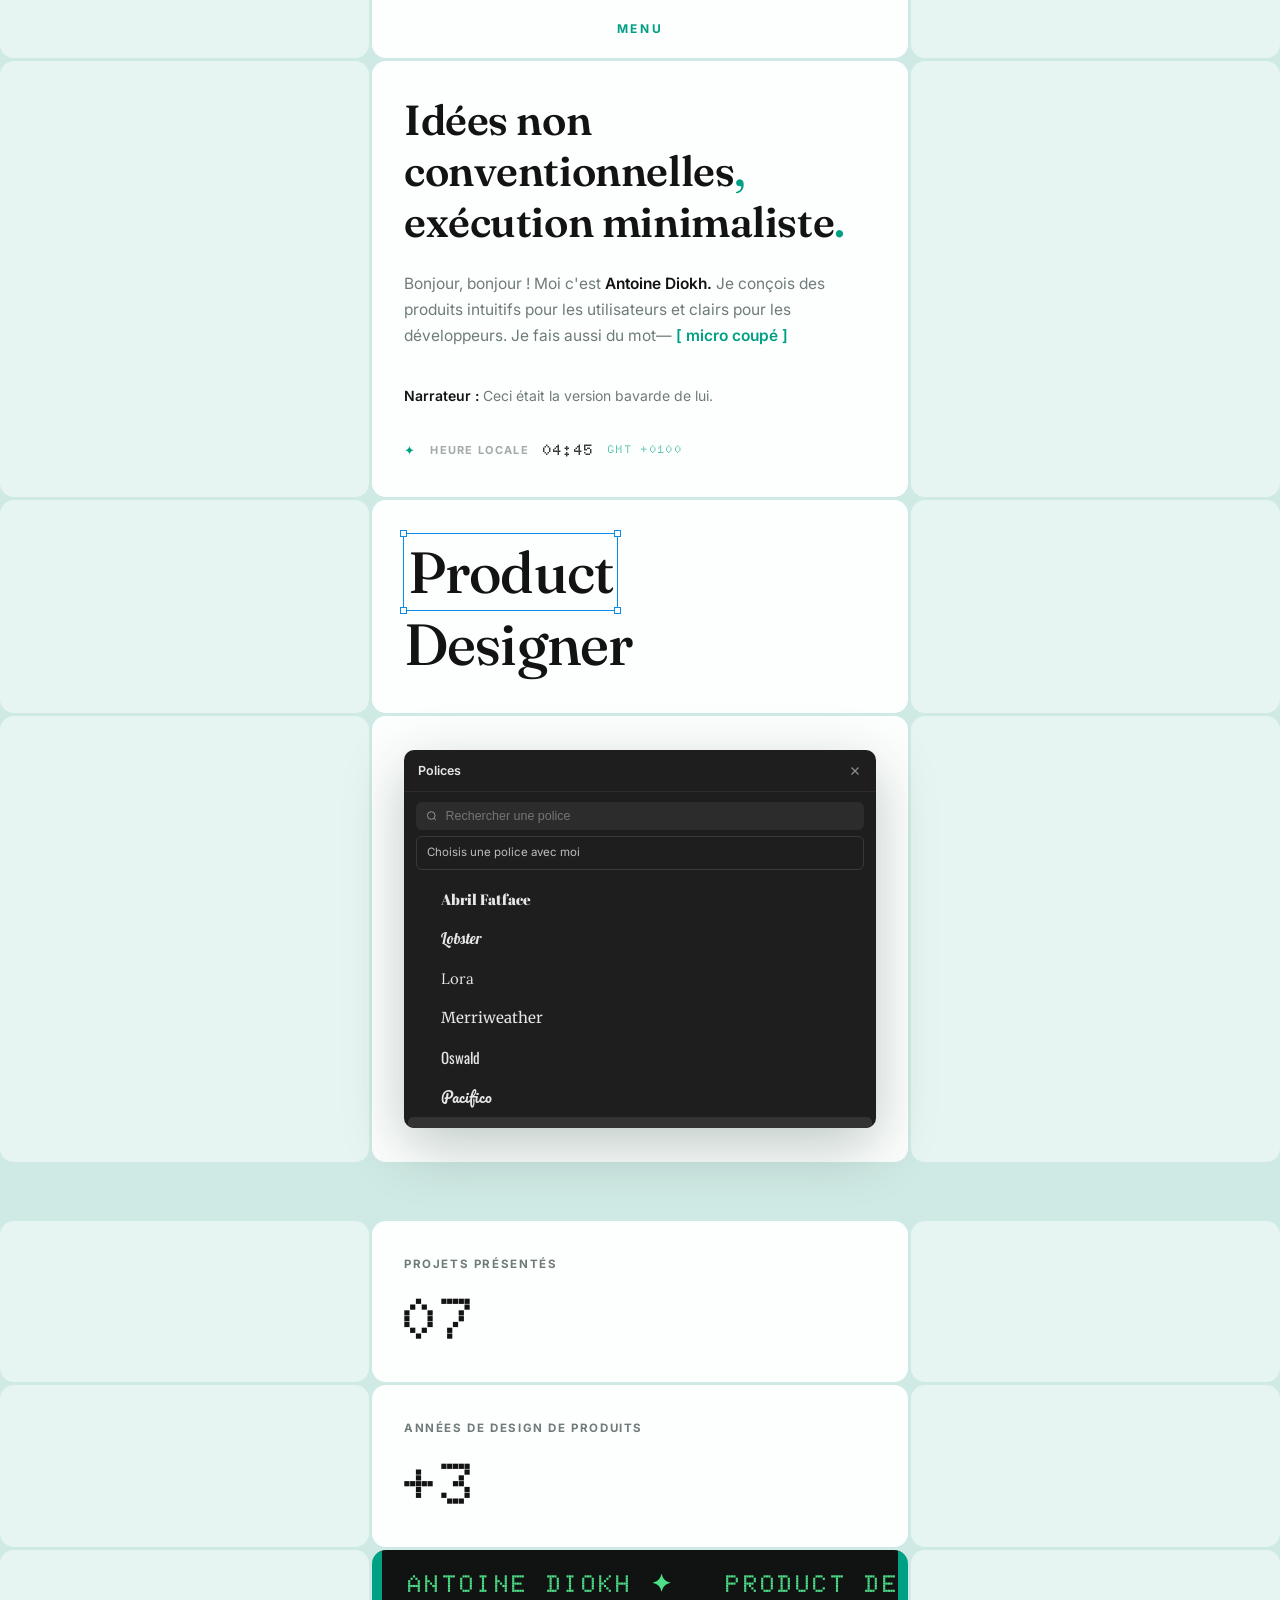
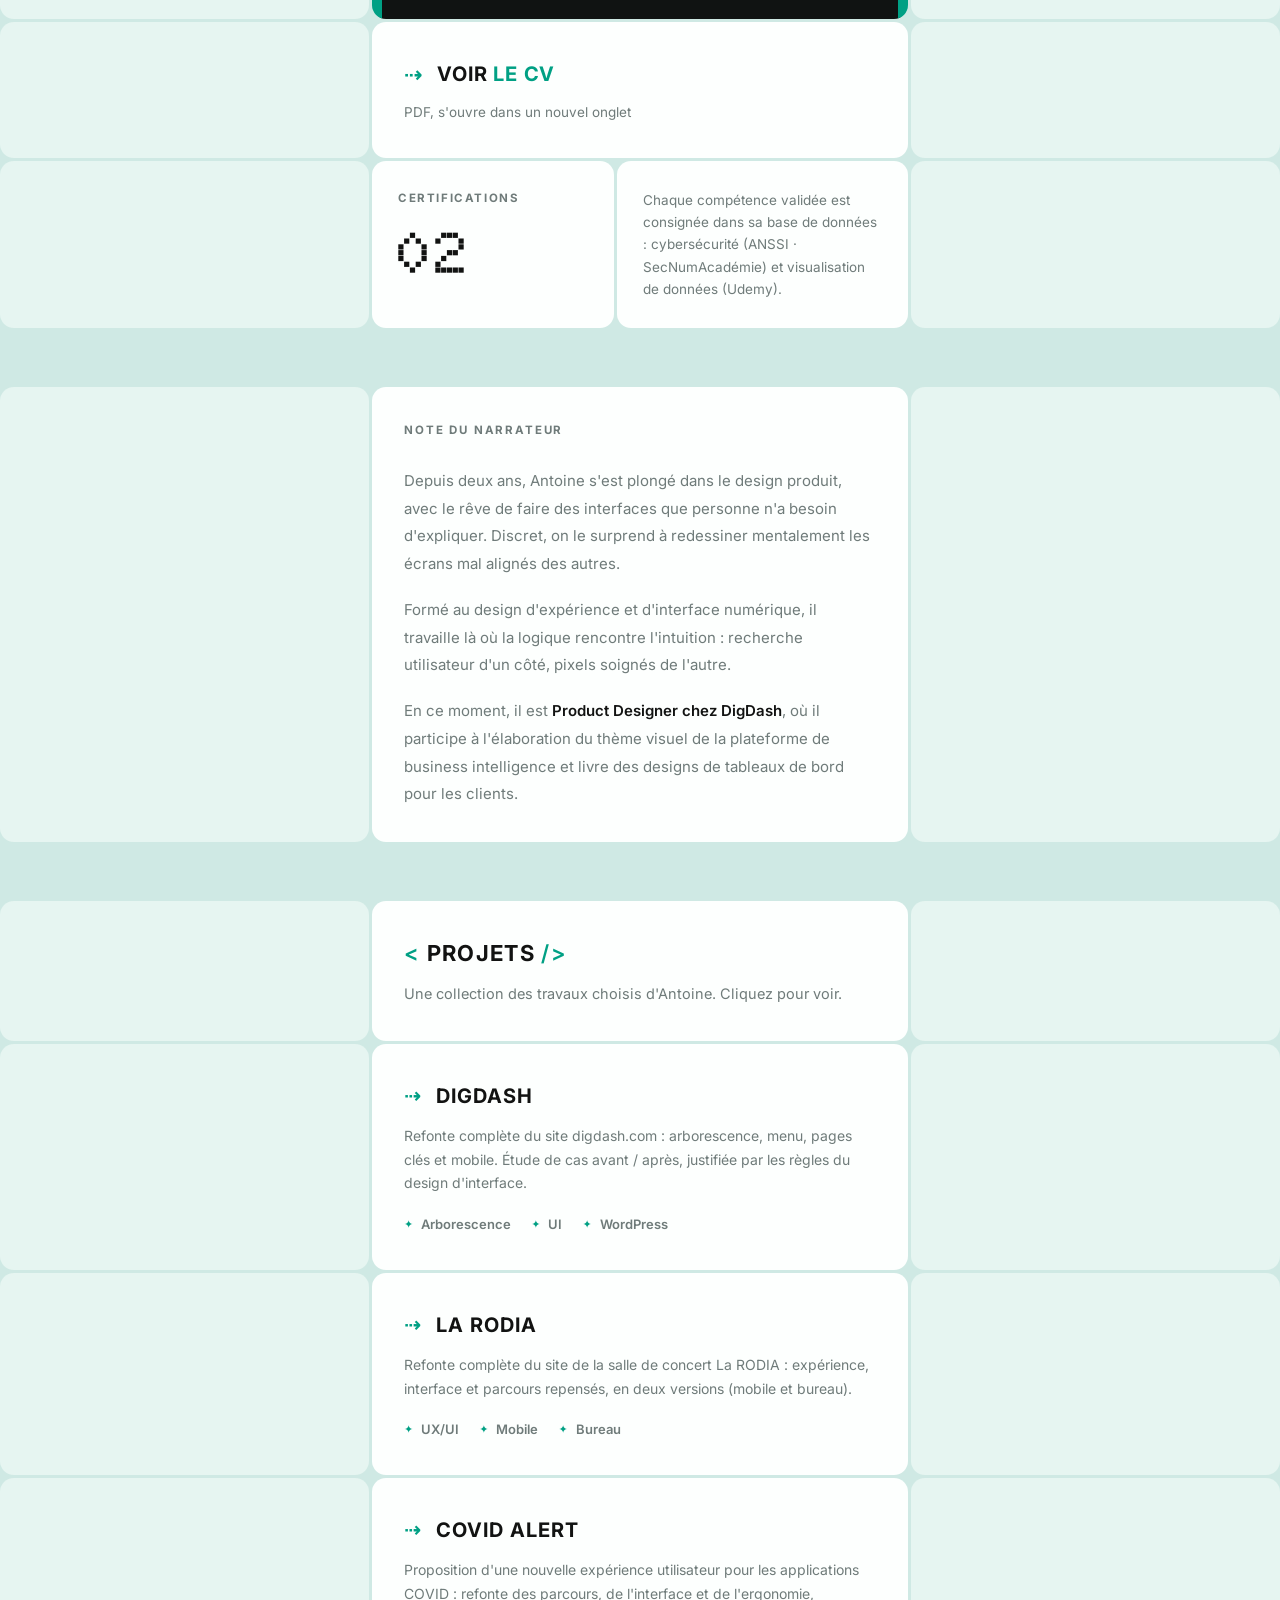
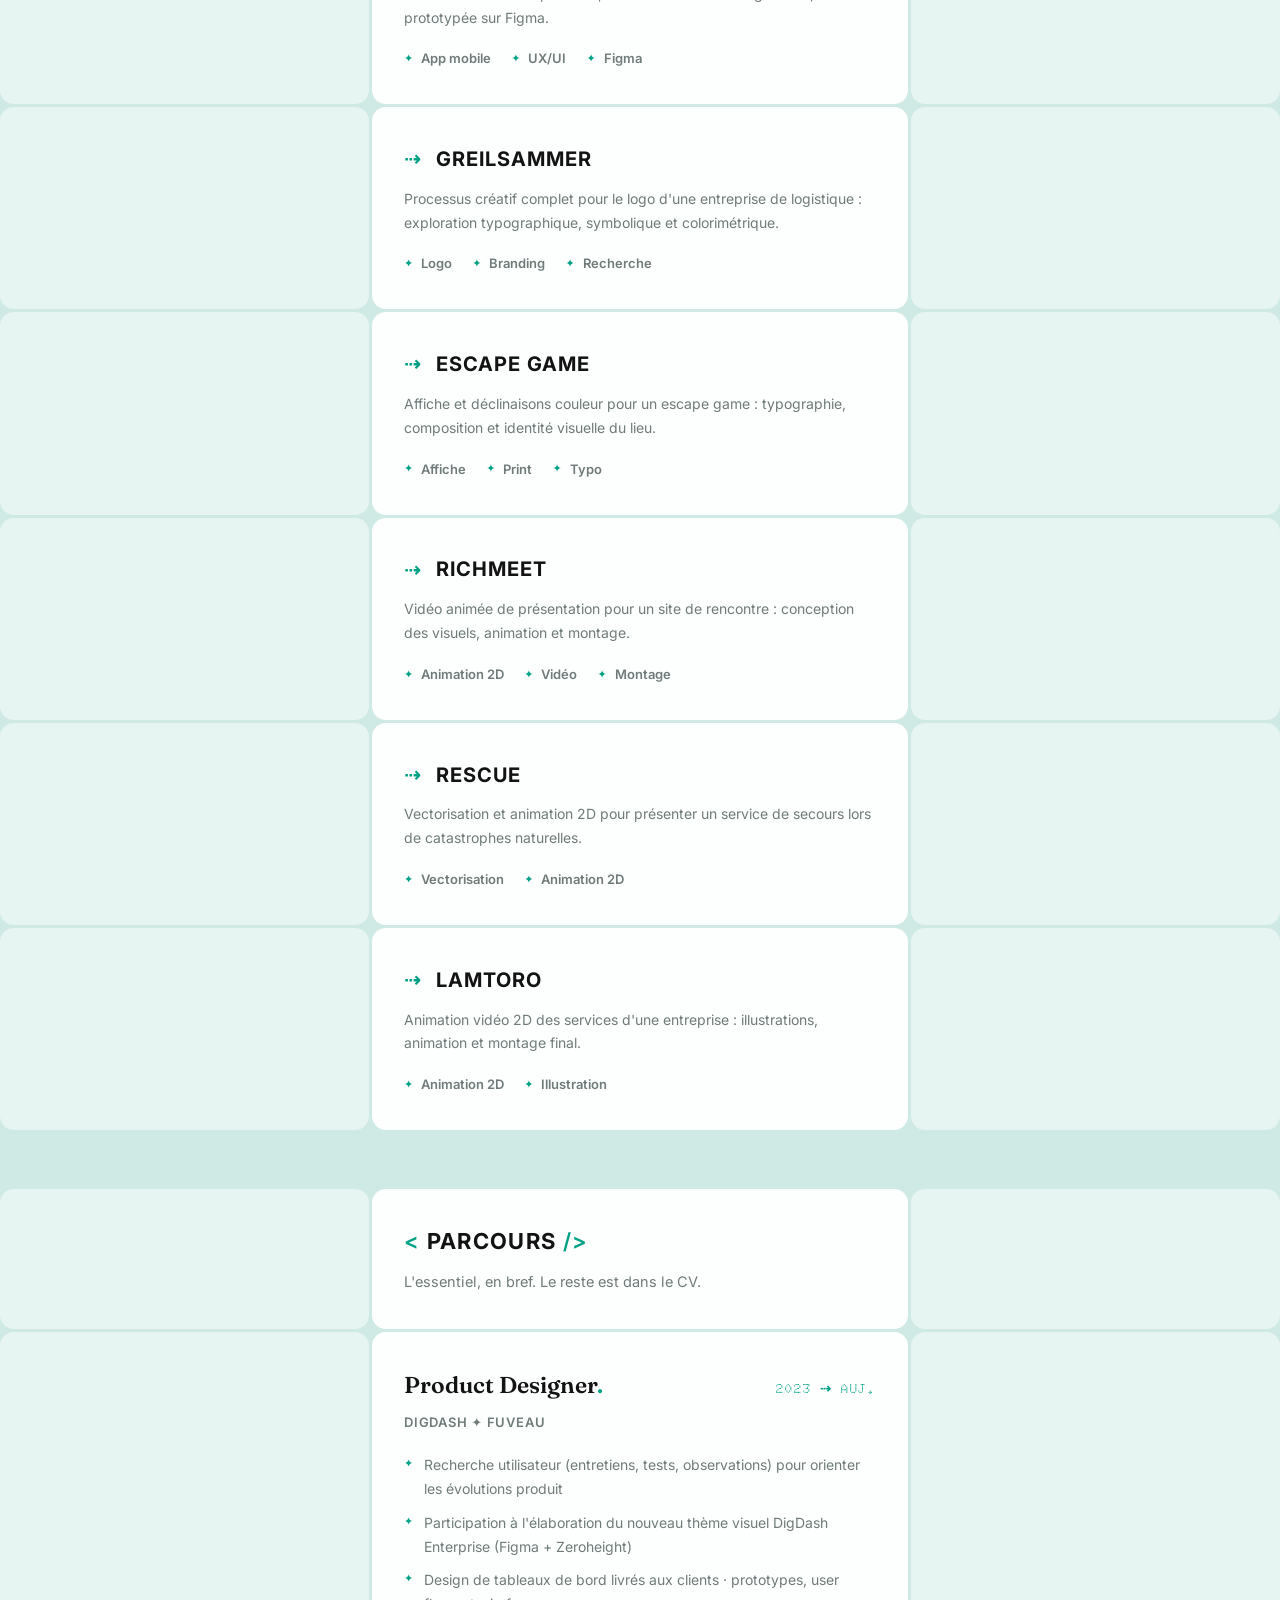
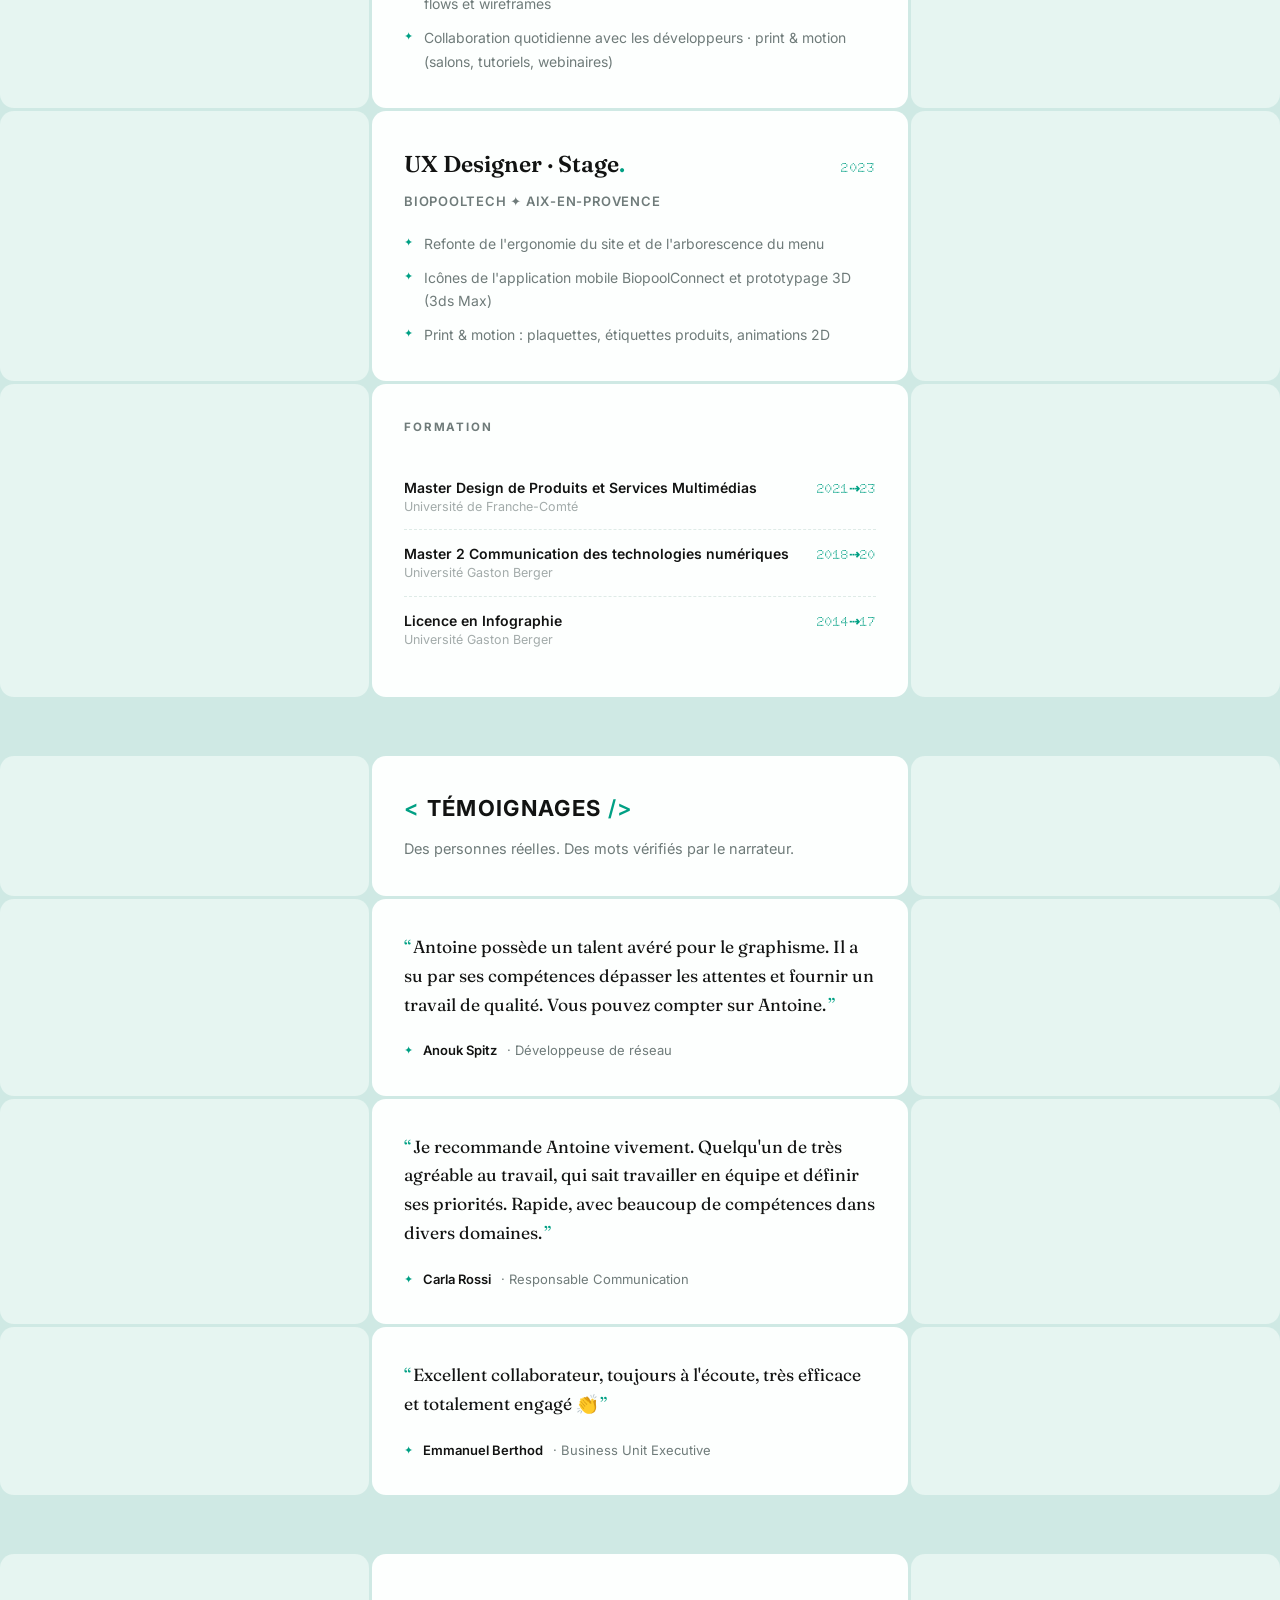
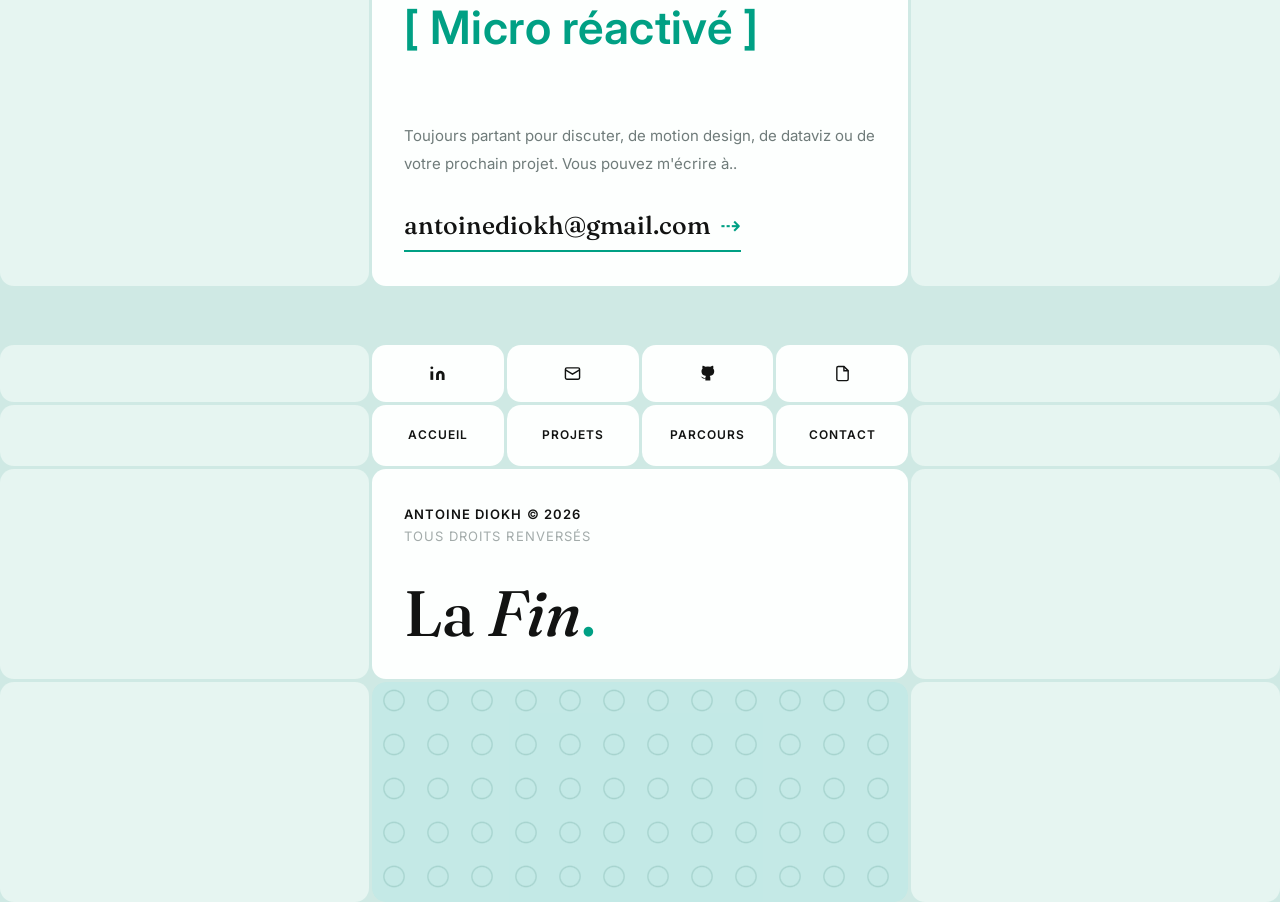
==== commit a0afb025: "Ajout de l'étude de cas DigDash (avant/après UX/UI) et de la carte projet Co-Authored-By: Claude Son" ====
--- a/index.html
+++ b/index.html
@@ -290,7 +290,7 @@
   <a href="#resume"  data-key="m_resume">Parcours<i>.</i></a>
   <a href="#contact" data-key="m_contact">Contact<i>.</i></a>
   <div class="menu-tools">
-    <button id="langBtn"><span id="langLabel">EN</span></button>
+    <button id="langBtn"><span id="langLabel">FR ⇢ EN</span></button>
     <button id="themeBtn" data-key="menu_theme">Mode sombre</button>
   </div>
 </div>
@@ -583,7 +583,7 @@
     ct_p:"Toujours partant pour discuter, de motion design, de dataviz ou de votre prochain projet. Vous pouvez m'écrire à..",
     f_home:'ACCUEIL', f_work:'PROJETS', f_resume:'PARCOURS', f_contact:'CONTACT',
     f_lefts:'TOUS DROITS RENVERSÉS',
-    pf_view:'Voir le projet', pf_mob:'Version mobile', pf_desk:'Version bureau'
+    pf_view:'Voir le projet', pf_case:'Lire l\'étude de cas', pf_live:'Voir le site en ligne', pf_mob:'Version mobile', pf_desk:'Version bureau'
   },
   en:{
     menu_close:'CLOSE', menu_theme:'Dark mode', menu_theme_l:'Light mode',
@@ -621,12 +621,23 @@
     ct_p:"Always up for a chat, about motion design, dataviz or your next project. You can reach me at..",
     f_home:'HOME', f_work:'WORK', f_resume:'RESUME', f_contact:'CONTACT',
     f_lefts:'ALL RIGHTS RELAXED',
-    pf_view:'View project', pf_mob:'Mobile version', pf_desk:'Desktop version'
+    pf_view:'View project', pf_case:'Read the case study', pf_live:'Visit the live site', pf_mob:'Mobile version', pf_desk:'Desktop version'
   }
 };
 
 /* ── PROJETS ──────────────────────────────────────── */
 var PROJECTS = [
+  {
+    img:'assets/digdash/after-home.jpg',
+    name:'DIGDASH',
+    cat:{fr:'UX/UI Design · Web',en:'UX/UI Design · Web'},
+    tags:{fr:['Arborescence','UI','WordPress'],en:['Information architecture','UI','WordPress']},
+    desc:{fr:"Refonte complète du site digdash.com : arborescence, menu, pages clés et mobile. Étude de cas avant / après, justifiée par les règles du design d'interface.",en:"Complete redesign of digdash.com: information architecture, menu, key pages and mobile. Before / after case study, justified by interface design principles."},
+    links:[
+      {key:'pf_case',url:'digdash.html'},
+      {key:'pf_live',url:'https://www.digdash.com'}
+    ]
+  },
   {
     img:'assets/image/rodia.png',
     name:'LA RODIA',
@@ -748,14 +759,15 @@
   btn.textContent = dark ? T[lang].menu_theme_l : T[lang].menu_theme;
 }
 
-/* ── LANGUE ───────────────────────────────────────── */
-var lang = localStorage.getItem('ad_lang') || 'fr';
+/* ── LANGUE · français par défaut ─────────────────── */
+/* clé v2 : réinitialise les anciens choix mémorisés */
+var lang = localStorage.getItem('ad_lang2') || 'fr';
 
 function applyLang(l) {
   lang = l;
-  localStorage.setItem('ad_lang', l);
+  localStorage.setItem('ad_lang2', l);
   document.documentElement.lang = l;
-  document.getElementById('langLabel').textContent = l === 'fr' ? 'EN' : 'FR';
+  document.getElementById('langLabel').textContent = l === 'fr' ? 'FR ⇢ EN' : 'EN ⇢ FR';
   document.querySelectorAll('[data-key]').forEach(function(el){
     var v = T[l][el.dataset.key];
     if (v !== undefined) el.innerHTML = v;
@@ -872,7 +884,7 @@
   mLinks.innerHTML = '';
   p.links.forEach(function(lk){
     var a = document.createElement('a');
-    a.href = lk.url; a.target = '_blank'; a.rel = 'noopener noreferrer';
+    a.href = lk.url; if (/^https?:/.test(lk.url)) { a.target = '_blank'; a.rel = 'noopener noreferrer'; }
     a.innerHTML = '<span class="arr">⇢</span>' + T[lang][lk.key];
     mLinks.appendChild(a);
   });
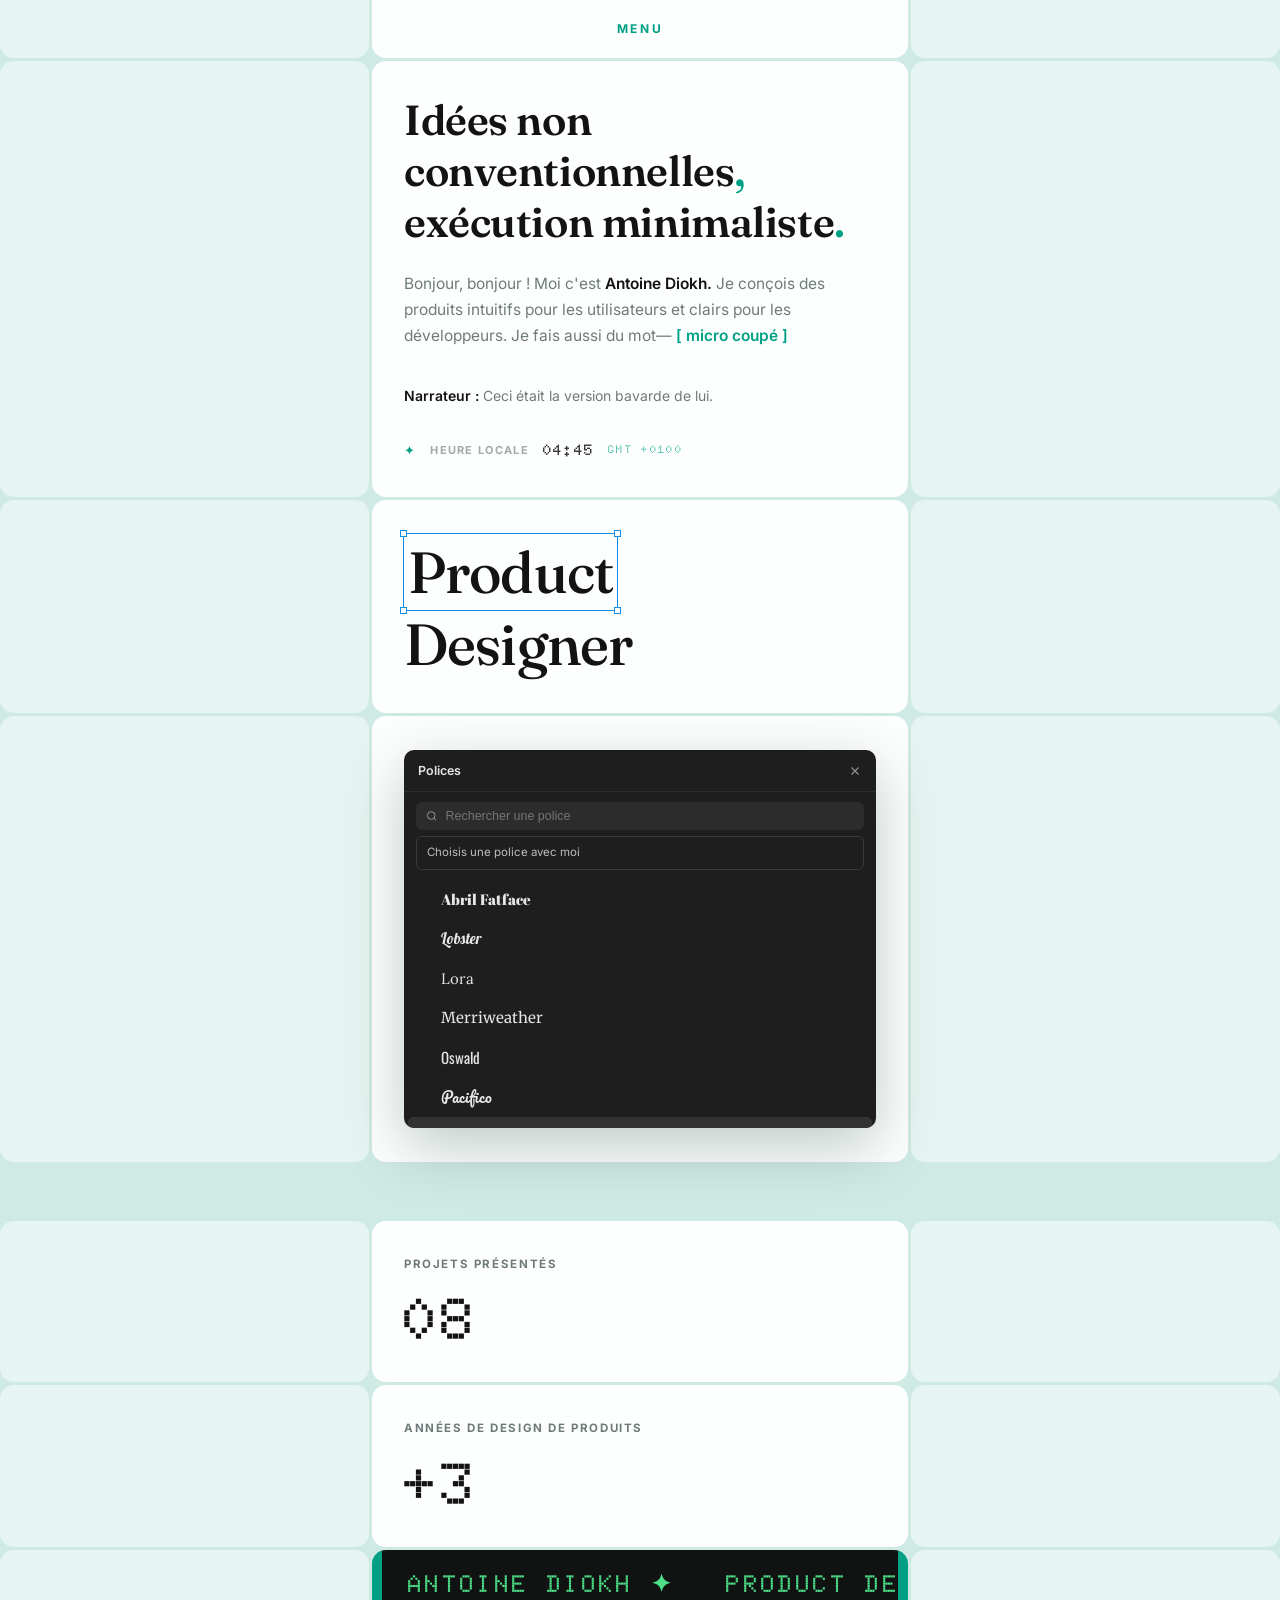
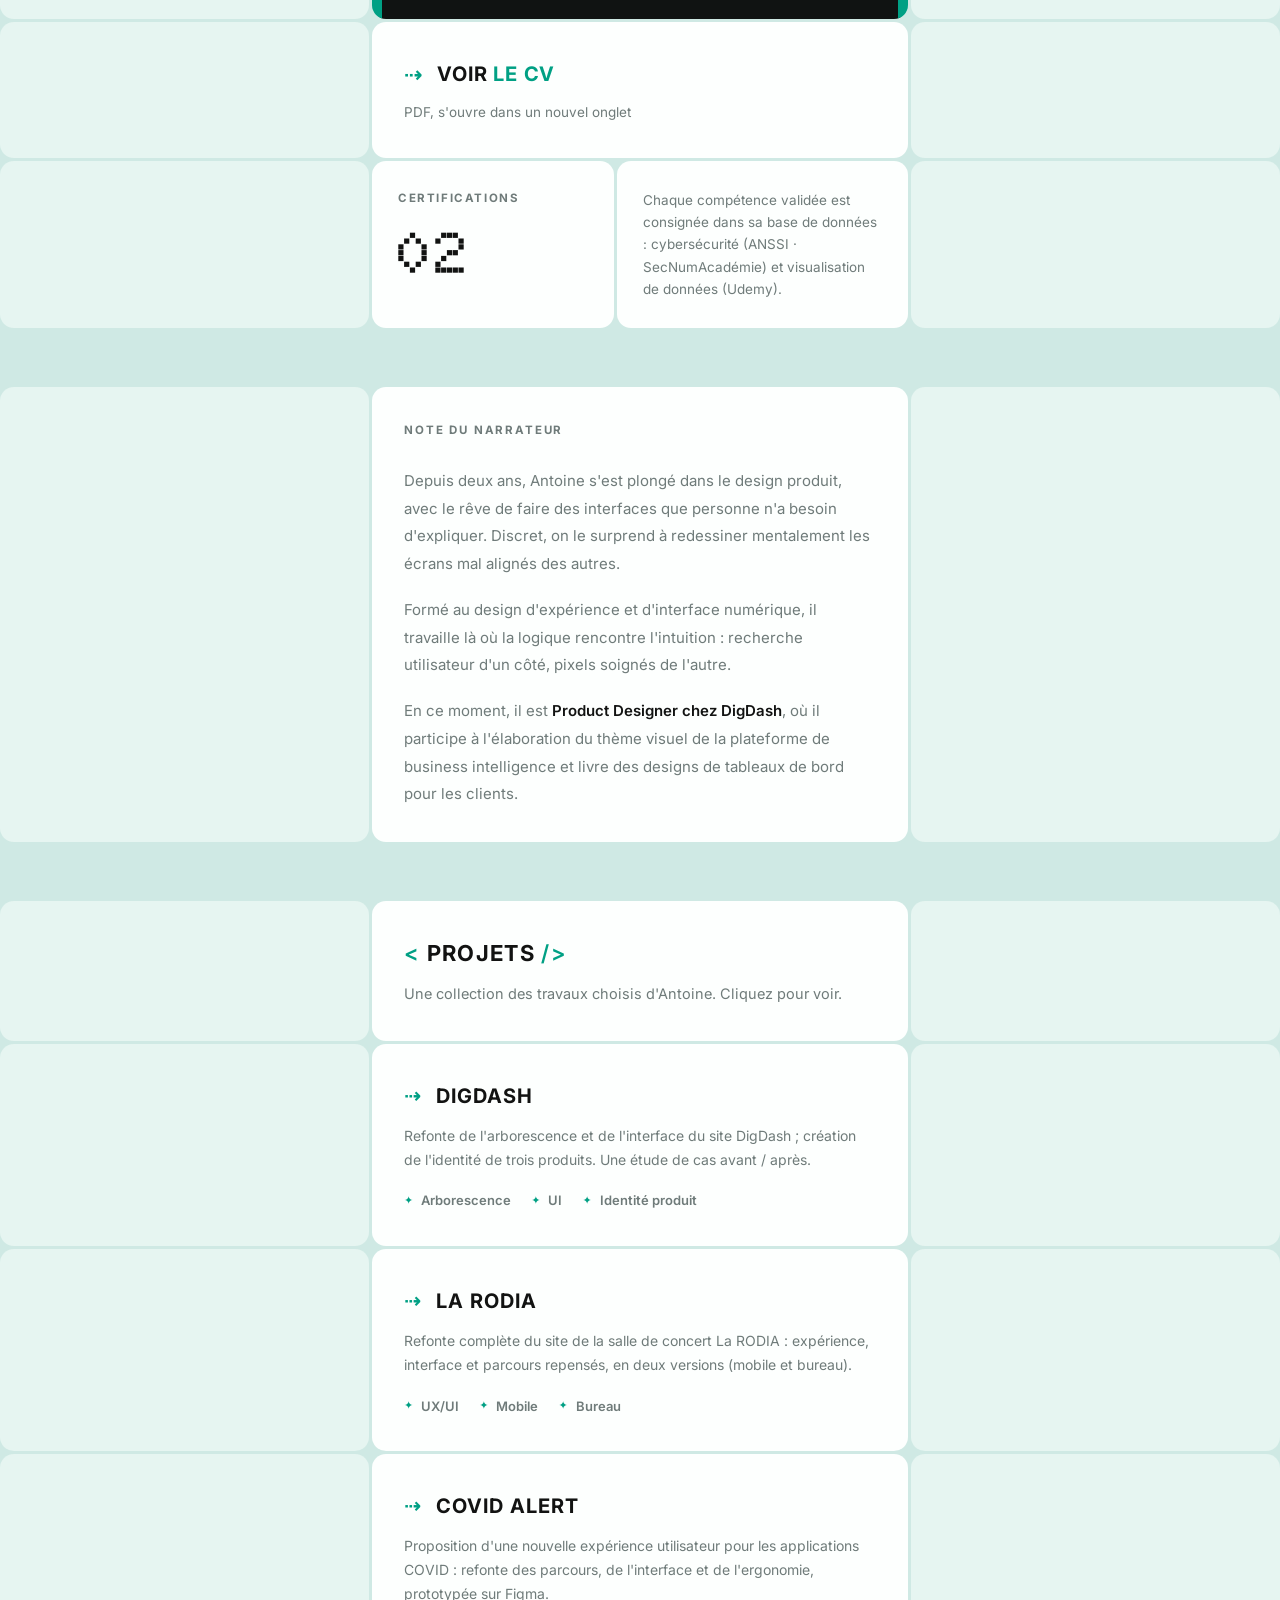
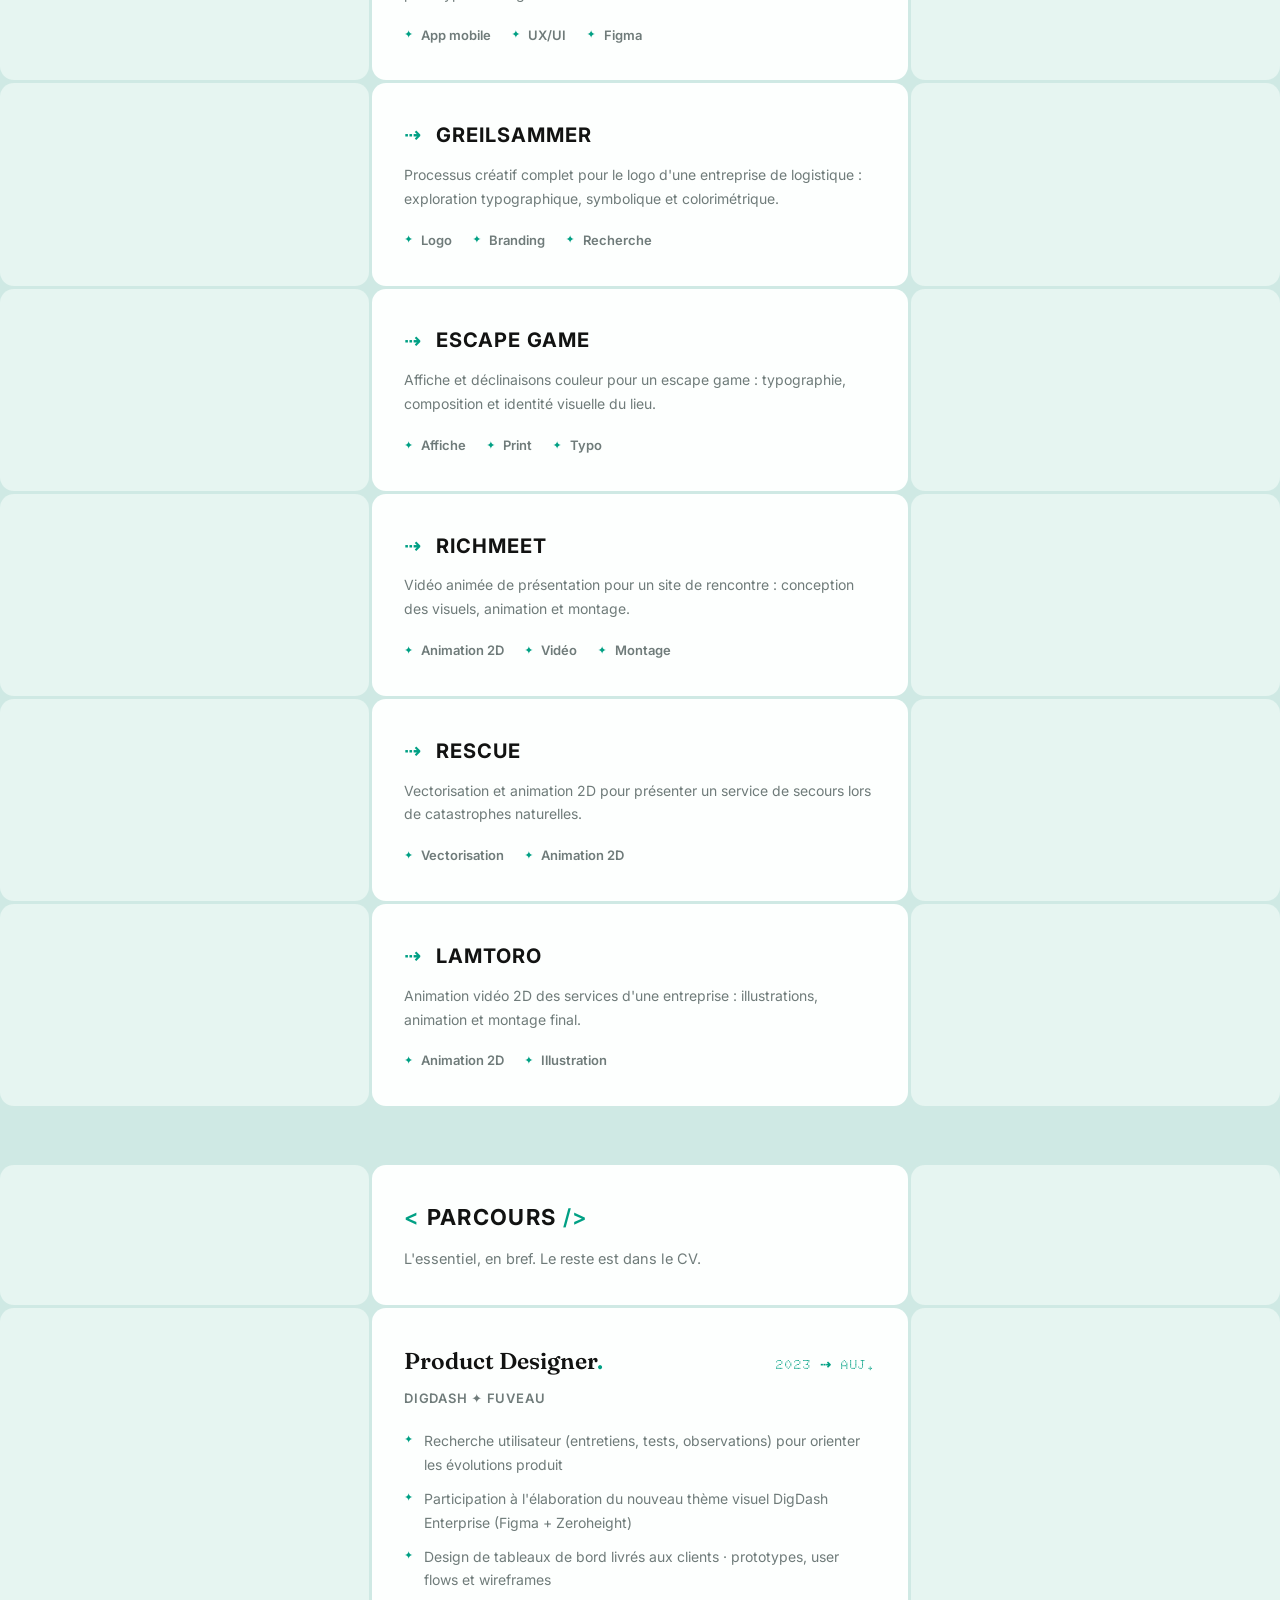
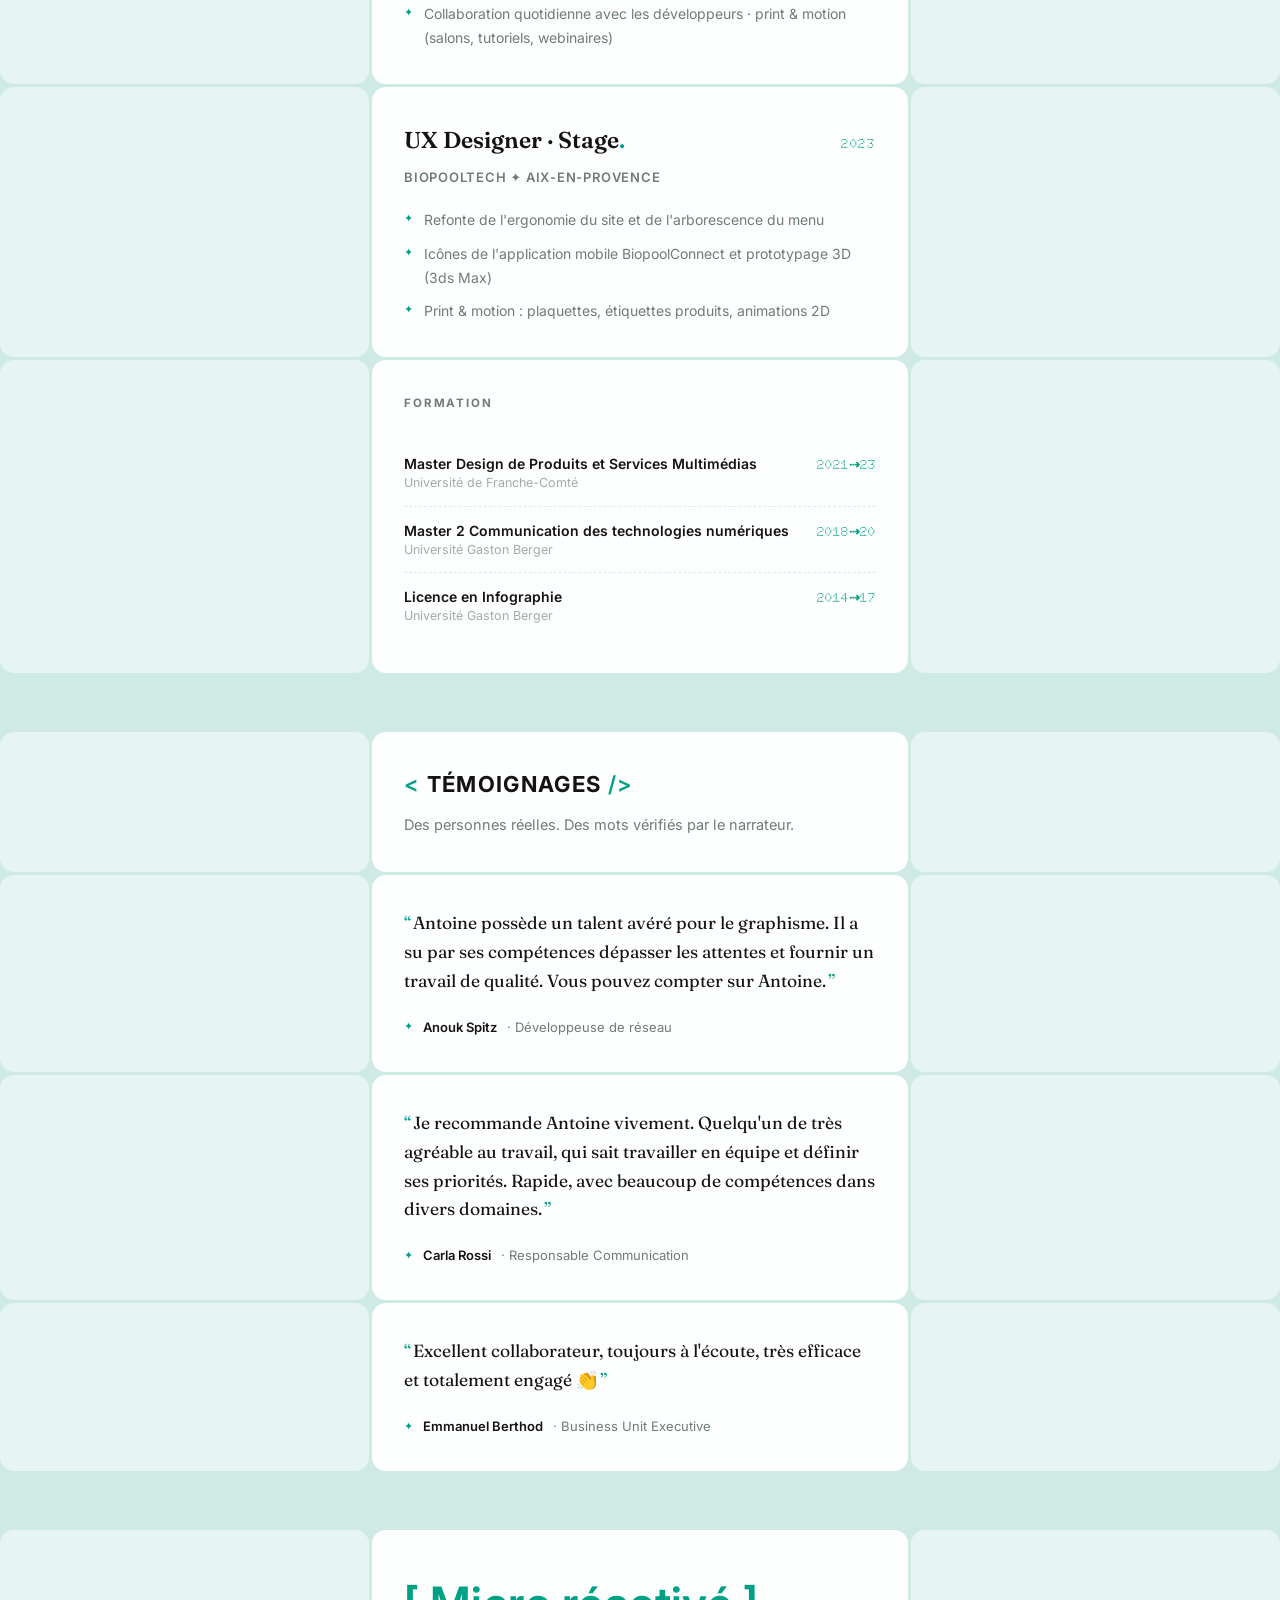
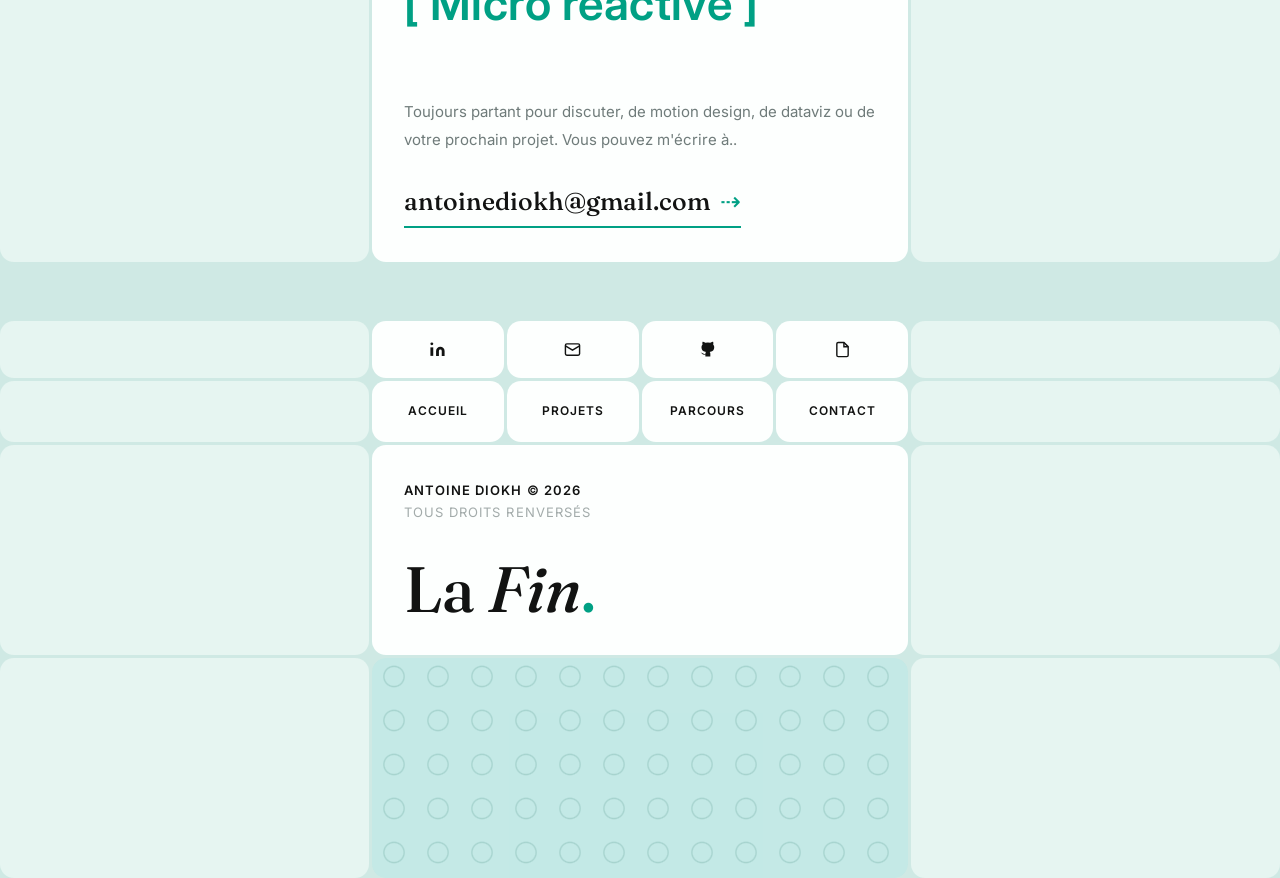
==== commit 0165dc40: "Remplacer l’étude de cas DigDash et enrichir les comparaisons UX" ====
--- a/index.html
+++ b/index.html
@@ -343,7 +343,7 @@
   <div class="row">
     <div class="cell reveal">
       <div class="stat-lbl" data-key="st1">Projets présentés</div>
-      <div class="stat-num">07</div>
+      <div class="stat-num">08</div>
     </div>
   </div>
   <div class="row">
@@ -628,14 +628,14 @@
 /* ── PROJETS ──────────────────────────────────────── */
 var PROJECTS = [
   {
-    img:'assets/digdash/after-home.jpg',
+    img:'assets/digdash-study/home-after.jpg',
     name:'DIGDASH',
     cat:{fr:'UX/UI Design · Web',en:'UX/UI Design · Web'},
-    tags:{fr:['Arborescence','UI','WordPress'],en:['Information architecture','UI','WordPress']},
-    desc:{fr:"Refonte complète du site digdash.com : arborescence, menu, pages clés et mobile. Étude de cas avant / après, justifiée par les règles du design d'interface.",en:"Complete redesign of digdash.com: information architecture, menu, key pages and mobile. Before / after case study, justified by interface design principles."},
+    tags:{fr:['Arborescence','UI','Identité produit'],en:['Information architecture','UI','Product identity']},
+    desc:{fr:"Refonte de l'arborescence et de l'interface du site DigDash ; création de l'identité de trois produits. Une étude de cas avant / après.",en:"DigDash site architecture and interface redesign; identities for three products. A before / after case study."},
     links:[
       {key:'pf_case',url:'digdash.html'},
-      {key:'pf_live',url:'https://www.digdash.com'}
+      {key:'pf_live',url:'https://www.digdash.com/fr/'}
     ]
   },
   {
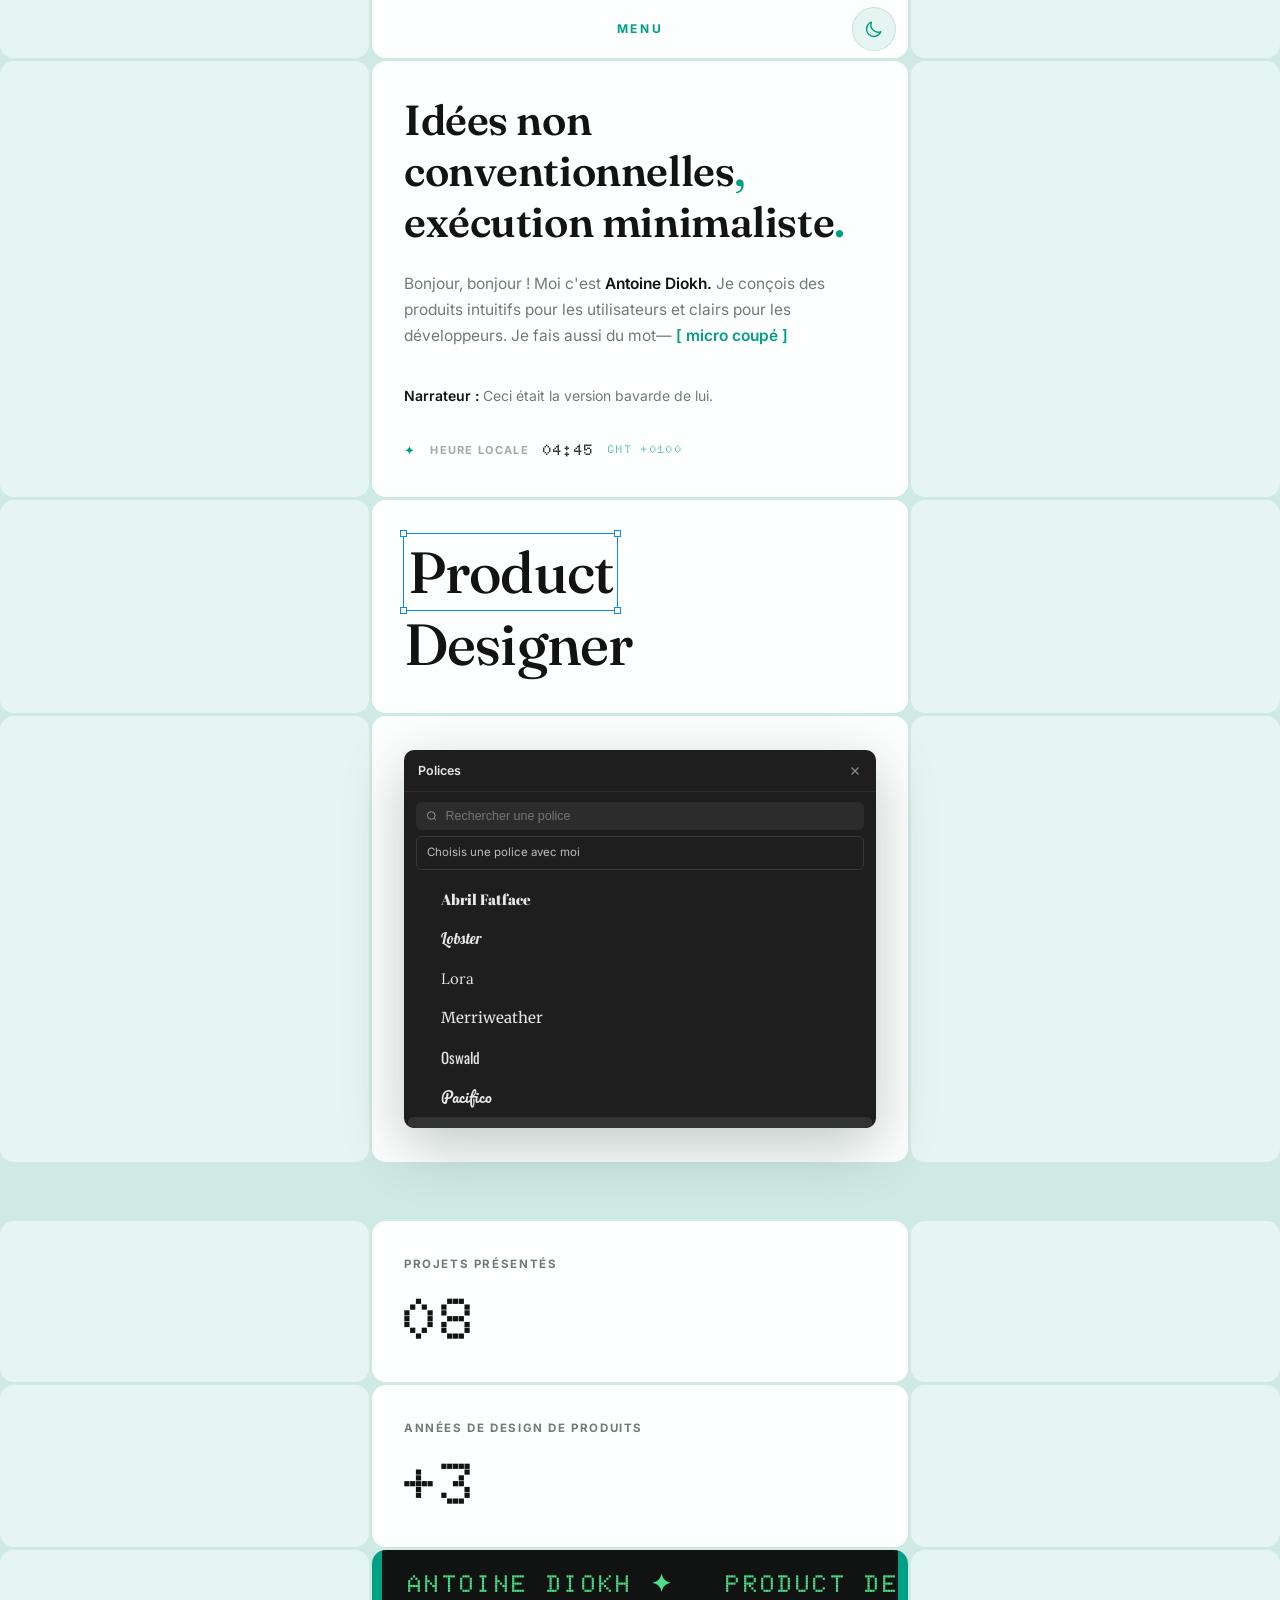
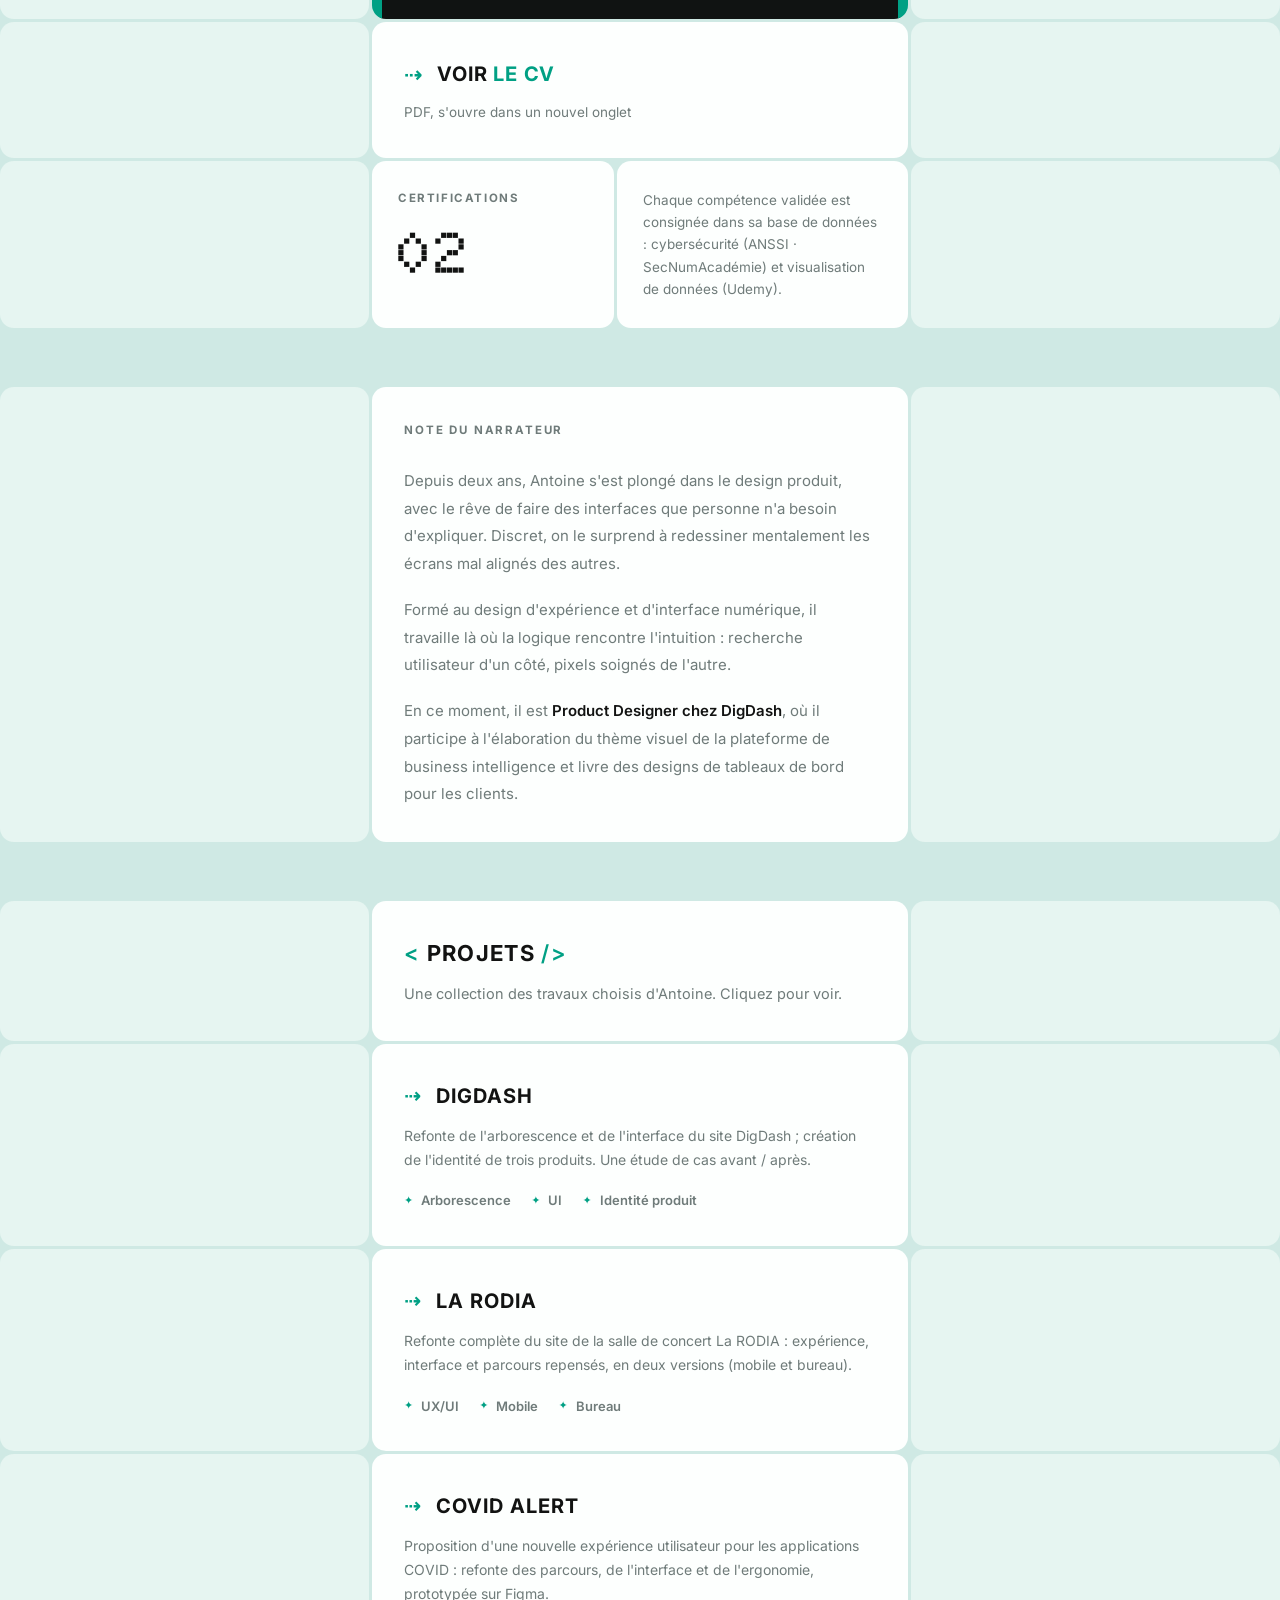
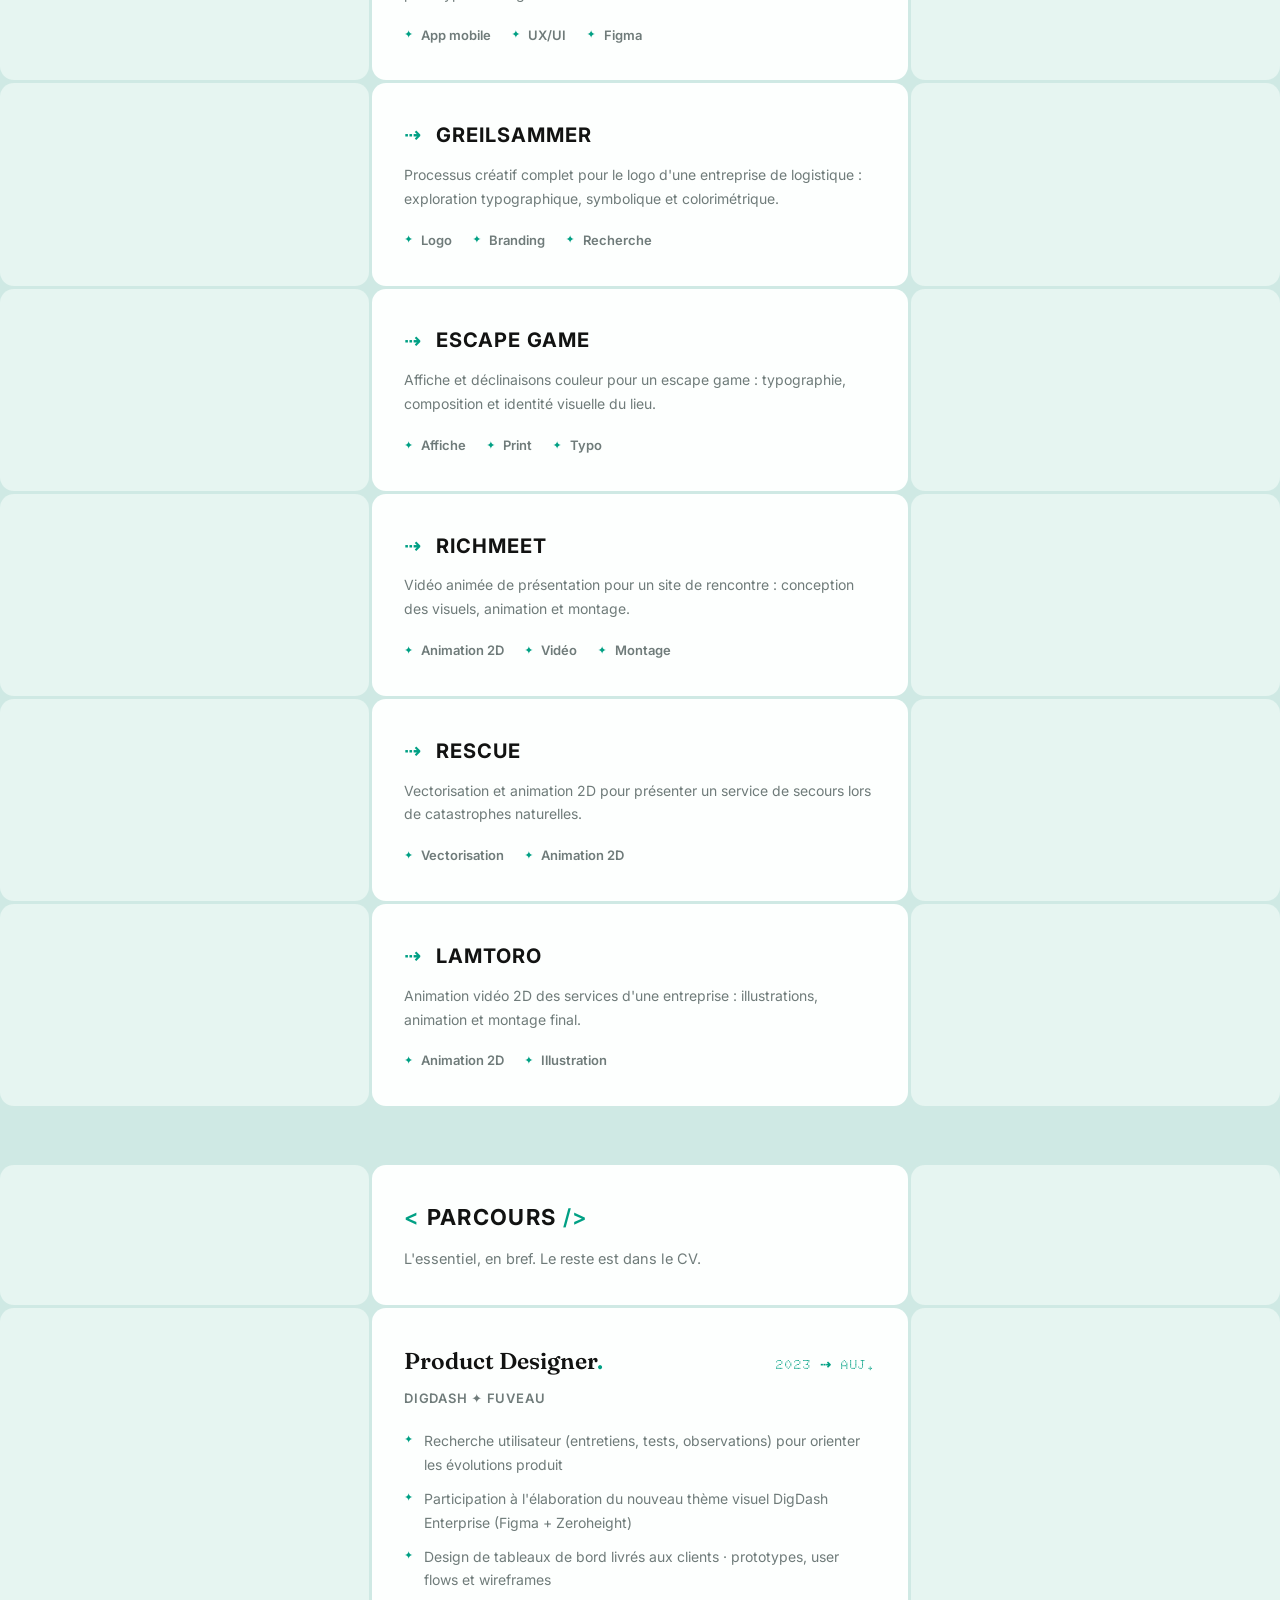
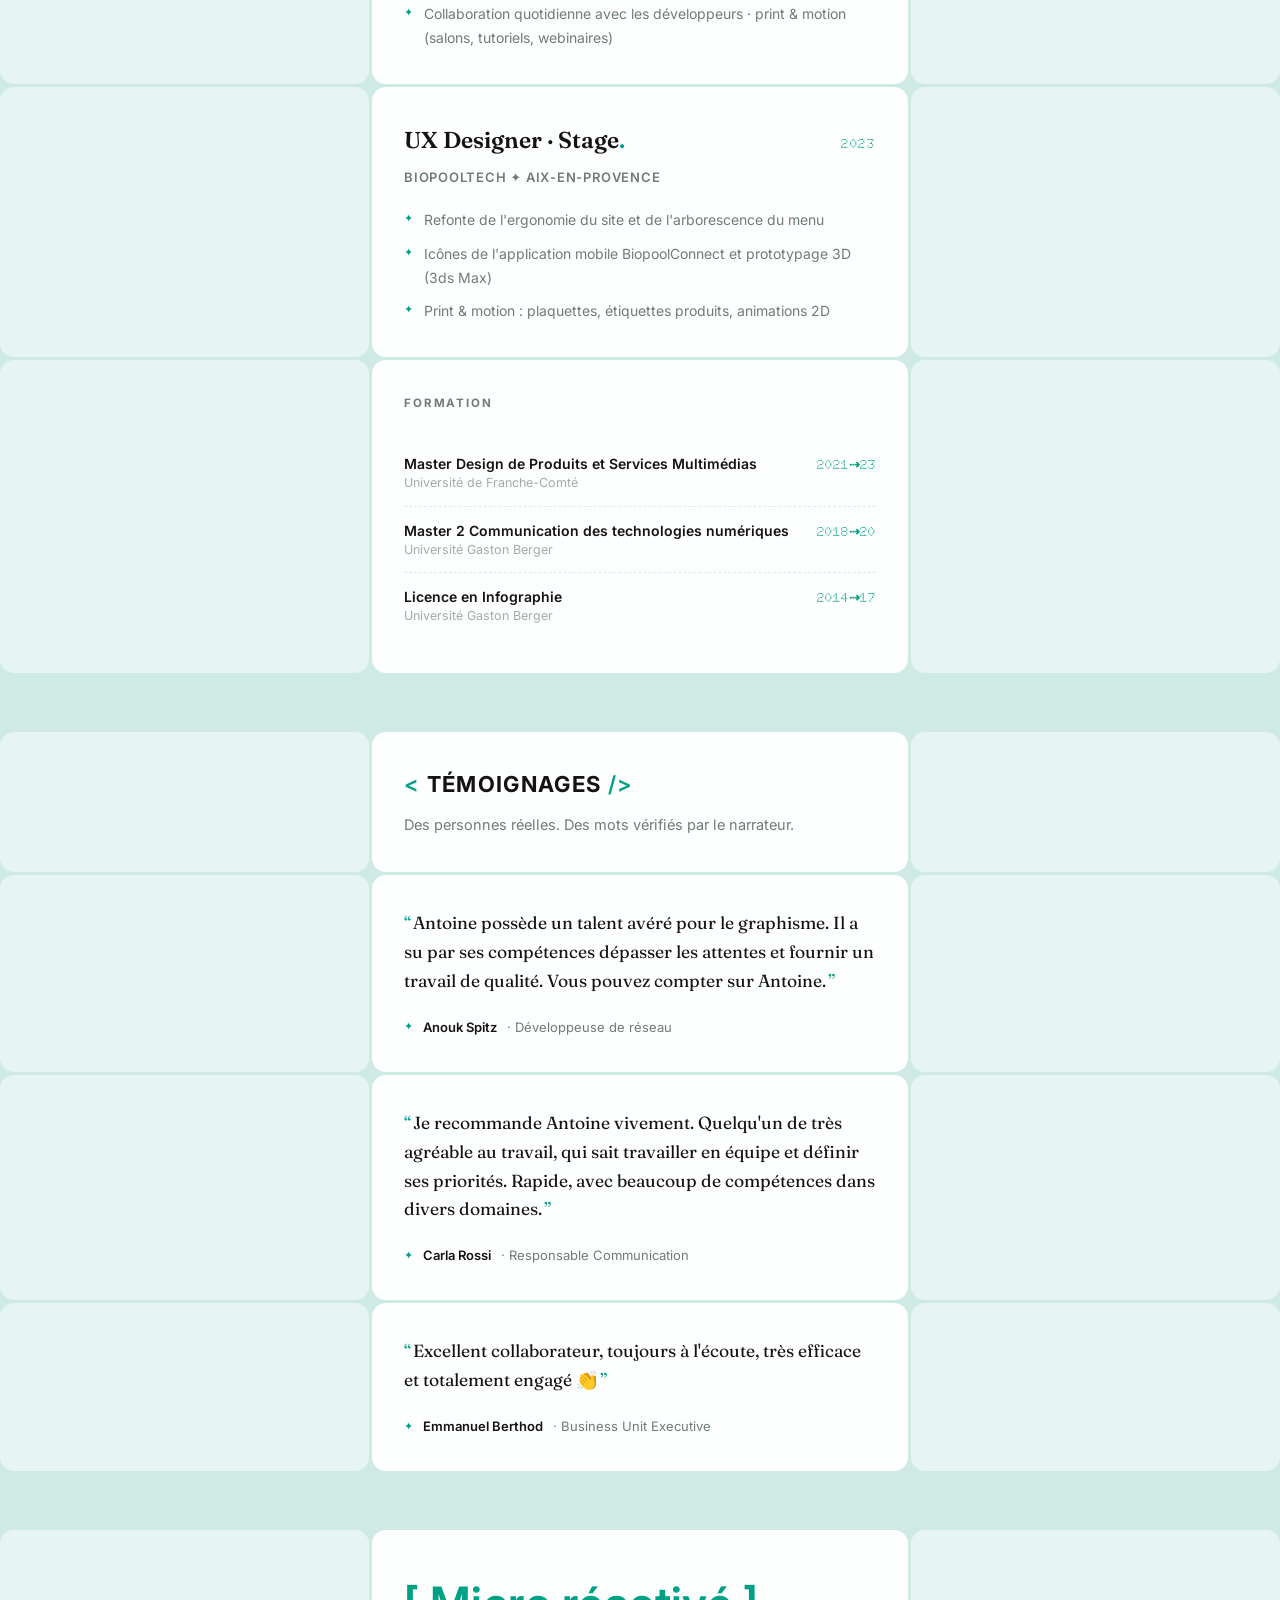
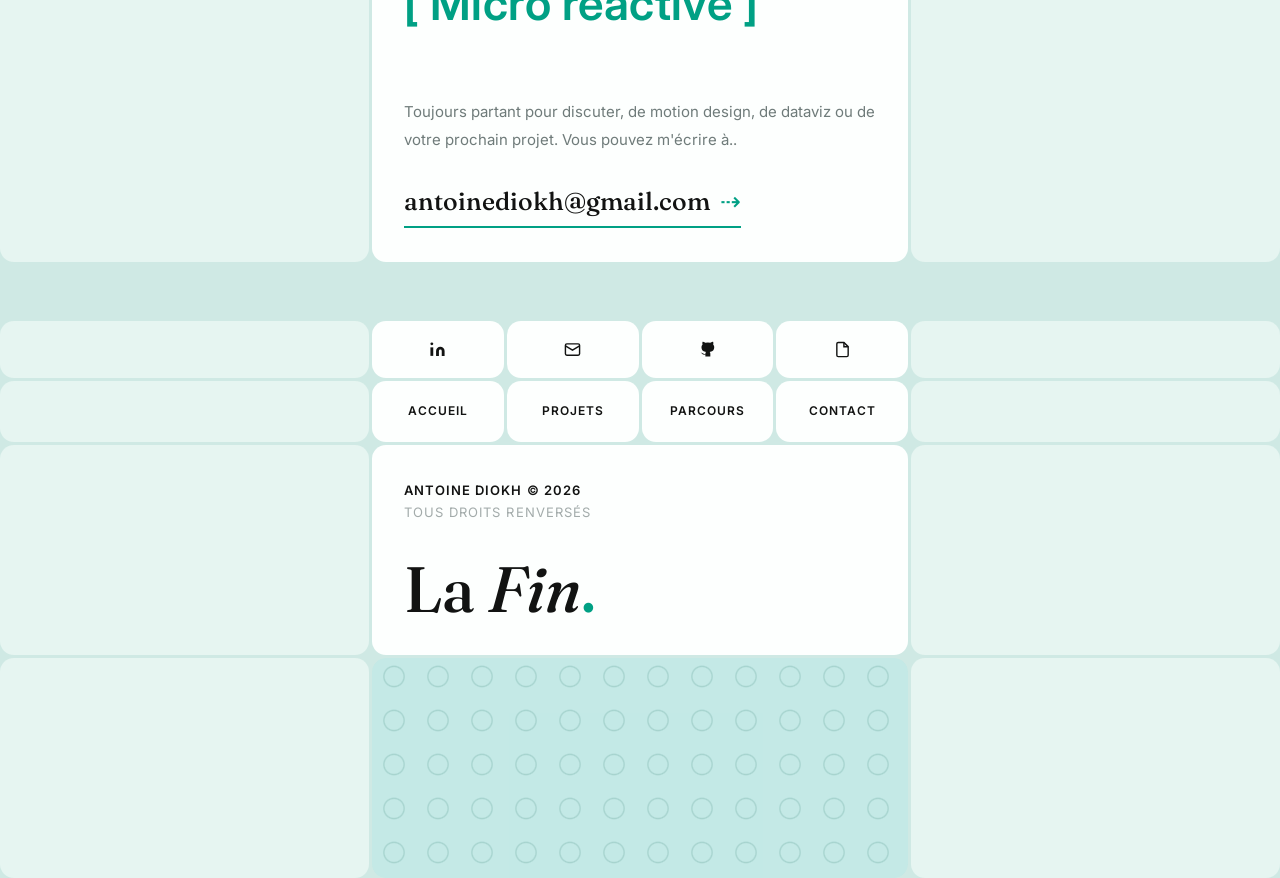
==== commit 846f8b72: "Synchroniser le thème du portfolio et de l'étude DigDash" ====
--- a/index.html
+++ b/index.html
@@ -5,6 +5,7 @@
 <meta name="viewport" content="width=device-width, initial-scale=1.0">
 <meta name="description" content="Antoine DIOKH · Product Designer. Idées non conventionnelles, exécution minimaliste. UX/UI, design systems, motion.">
 <title>Antoine DIOKH — Product Designer</title>
+<script>try{if(localStorage.getItem('ad_theme')==='dark'||(!localStorage.getItem('ad_theme')&&matchMedia('(prefers-color-scheme: dark)').matches))document.documentElement.classList.add('dark')}catch(e){if(matchMedia('(prefers-color-scheme: dark)').matches)document.documentElement.classList.add('dark')}</script>
 <link rel="preconnect" href="https://fonts.googleapis.com">
 <link rel="preconnect" href="https://fonts.gstatic.com" crossorigin>
 <link href="https://fonts.googleapis.com/css2?family=Fraunces:ital,opsz,wght@0,9..144,400;0,9..144,500;0,9..144,600;1,9..144,400;1,9..144,500&family=Inter:wght@400;500;600;700&family=Doto:wght@700;900&family=Abril+Fatface&family=Lobster&family=Lora:ital@0;1&family=Merriweather:wght@700&family=Oswald:wght@500&family=Pacifico&display=swap" rel="stylesheet">
@@ -38,7 +39,7 @@
   --col:536px;
   --t:220ms cubic-bezier(.4,0,.2,1);
 }
-body.dark{
+html.dark,body.dark{
   --bg:      #0a0f0d;
   --rail:    #101614;
   --card:    #151b18;
@@ -50,6 +51,7 @@
   --teal:    rgba(78,223,136,.14);
   --bord:    rgba(255,255,255,.06);
   --led-bg:  #050807;
+  color-scheme:dark;
 }
 
 body{font-family:var(--sans);font-size:16px;line-height:1.7;color:var(--ink);background:var(--bg);-webkit-font-smoothing:antialiased;transition:background .3s,color .3s}
@@ -59,6 +61,7 @@
 button{cursor:pointer;border:none;background:none;font:inherit;color:inherit}
 ul{list-style:none}
 ::selection{background:var(--mint);color:#121312}
+:focus-visible{outline:3px solid var(--green);outline-offset:3px}
 
 /* =========================================================
    GRILLE · chaque rangée = rail | carte | rail
@@ -82,10 +85,16 @@
    BARRE HAUTE · MENU
    ========================================================= */
 .topbar{position:fixed;top:0;left:0;right:0;z-index:100}
-.topbar .menu-cell{background:var(--card);border-radius:0 0 var(--r) var(--r);display:flex;align-items:center;justify-content:center;height:58px}
+.topbar .menu-cell{position:relative;background:var(--card);border-radius:0 0 var(--r) var(--r);display:flex;align-items:center;justify-content:center;height:58px}
 .topbar::before,.topbar::after{border-radius:0 0 var(--r) var(--r);min-height:58px}
-.menu-btn{font-size:12px;font-weight:700;letter-spacing:.22em;color:var(--green);padding:10px 26px;transition:letter-spacing var(--t)}
+.menu-btn{min-height:44px;font-size:12px;font-weight:700;letter-spacing:.22em;color:var(--green);padding:10px 26px;transition:letter-spacing var(--t)}
 .menu-btn:hover{letter-spacing:.34em}
+.theme-toggle{position:absolute;right:12px;display:inline-flex;align-items:center;justify-content:center;width:44px;height:44px;border:1px solid var(--bord);border-radius:50%;background:var(--rail);color:var(--green)}
+.theme-toggle:hover{background:var(--teal)}
+.theme-toggle[aria-pressed="true"]{background:var(--teal);border-color:var(--green)}
+.theme-toggle svg{width:20px;height:20px;stroke:currentColor;stroke-width:1.8;stroke-linecap:round;stroke-linejoin:round;fill:none}
+.theme-toggle .icon-sun,.theme-toggle[aria-pressed="true"] .icon-moon{display:none}
+.theme-toggle[aria-pressed="true"] .icon-sun{display:block}
 
 /* overlay menu */
 .menu-ov{position:fixed;inset:0;z-index:200;background:var(--bg);display:none;flex-direction:column;align-items:center;justify-content:center;gap:6px;text-align:center}
@@ -271,6 +280,7 @@
   .topbar{grid-template-columns:6px 1fr 6px}
   .gaprow{height:36px}
 }
+@media(max-width:480px){.topbar .menu-cell{justify-content:space-between;padding:0 9px}.theme-toggle{position:static}.menu-btn{padding:10px 14px}}
 </style>
 </head>
 <body>
@@ -279,6 +289,7 @@
 <header class="topbar row" style="margin-bottom:0">
   <div class="cell menu-cell flush" style="border-radius:0 0 var(--r) var(--r)">
     <button class="menu-btn" id="menuBtn">MENU</button>
+    <button type="button" class="theme-toggle" id="themeBtn" aria-label="Mode sombre" title="Mode sombre" aria-pressed="false"><svg class="icon-moon" viewBox="0 0 24 24" aria-hidden="true"><path d="M20.2 15.1A8.7 8.7 0 0 1 8.9 3.8 8.8 8.8 0 1 0 20.2 15.1Z"/></svg><svg class="icon-sun" viewBox="0 0 24 24" aria-hidden="true"><circle cx="12" cy="12" r="4"/><path d="M12 2v2m0 16v2M4.93 4.93l1.41 1.41m11.32 11.32 1.41 1.41M2 12h2m16 0h2M4.93 19.07l1.41-1.41M17.66 6.34l1.41-1.41"/></svg></button>
   </div>
 </header>
 
@@ -291,7 +302,6 @@
   <a href="#contact" data-key="m_contact">Contact<i>.</i></a>
   <div class="menu-tools">
     <button id="langBtn"><span id="langLabel">FR ⇢ EN</span></button>
-    <button id="themeBtn" data-key="menu_theme">Mode sombre</button>
   </div>
 </div>
 
@@ -748,15 +758,16 @@
 document.getElementById('fpSearch').addEventListener('input', function(){ buildFonts(this.value); });
 
 /* ── THÈME ────────────────────────────────────────── */
+var themeMedia = window.matchMedia('(prefers-color-scheme: dark)');
 var storedTheme = localStorage.getItem('ad_theme');
-var isDark = storedTheme ? storedTheme === 'dark' : window.matchMedia('(prefers-color-scheme: dark)').matches;
-
-function applyTheme(dark) {
+var isDark = storedTheme ? storedTheme === 'dark' : themeMedia.matches;
+
+function applyTheme(dark, savePreference) {
   isDark = dark;
+  document.documentElement.classList.toggle('dark', dark);
   document.body.classList.toggle('dark', dark);
-  localStorage.setItem('ad_theme', dark ? 'dark' : 'light');
-  var btn = document.getElementById('themeBtn');
-  btn.textContent = dark ? T[lang].menu_theme_l : T[lang].menu_theme;
+  if (savePreference) localStorage.setItem('ad_theme', dark ? 'dark' : 'light');
+  document.getElementById('themeBtn').setAttribute('aria-pressed', String(dark));
 }
 
 /* ── LANGUE · français par défaut ─────────────────── */
@@ -768,6 +779,8 @@
   localStorage.setItem('ad_lang2', l);
   document.documentElement.lang = l;
   document.getElementById('langLabel').textContent = l === 'fr' ? 'FR ⇢ EN' : 'EN ⇢ FR';
+  document.getElementById('themeBtn').setAttribute('aria-label', T[l].menu_theme);
+  document.getElementById('themeBtn').title = T[l].menu_theme;
   document.querySelectorAll('[data-key]').forEach(function(el){
     var v = T[l][el.dataset.key];
     if (v !== undefined) el.innerHTML = v;
@@ -779,13 +792,14 @@
   buildLed();
   buildWorks();
   buildTestimonials();
-  document.getElementById('themeBtn').textContent = isDark ? T[l].menu_theme_l : T[l].menu_theme;
 }
 
 document.getElementById('langBtn').addEventListener('click', function(){
   applyLang(lang === 'fr' ? 'en' : 'fr');
 });
-document.getElementById('themeBtn').addEventListener('click', function(){ applyTheme(!isDark); });
+document.getElementById('themeBtn').addEventListener('click', function(){ applyTheme(!isDark, true); });
+themeMedia.addEventListener('change', function(e){ if (!localStorage.getItem('ad_theme')) applyTheme(e.matches, false); });
+window.addEventListener('storage', function(e){ if (e.key === 'ad_theme') applyTheme(e.newValue === 'dark' || (!e.newValue && themeMedia.matches), false); });
 
 /* ── MENU ─────────────────────────────────────────── */
 var menuOv = document.getElementById('menuOv');
@@ -910,7 +924,7 @@
 }
 
 /* ── INIT ─────────────────────────────────────────── */
-applyTheme(isDark);
+applyTheme(isDark, false);
 applyLang(lang);
 buildFonts('');
 observeReveal();
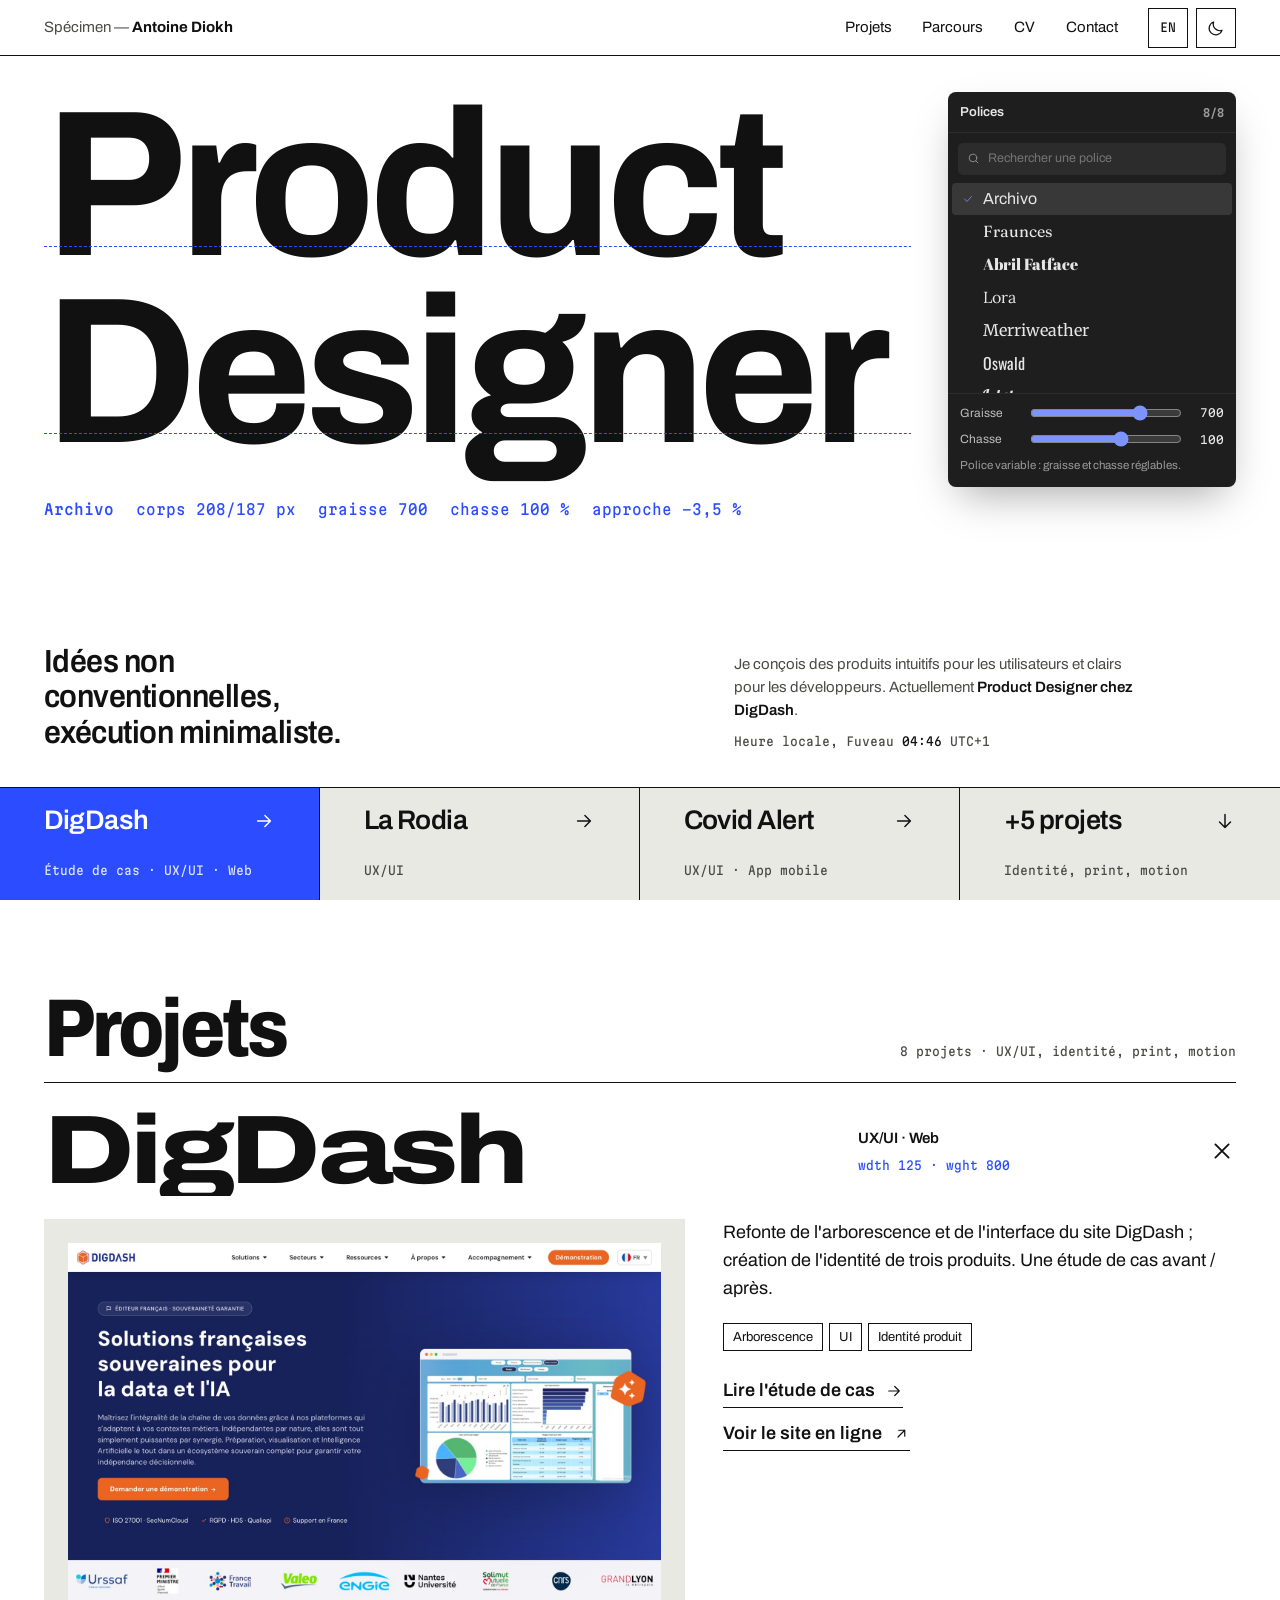
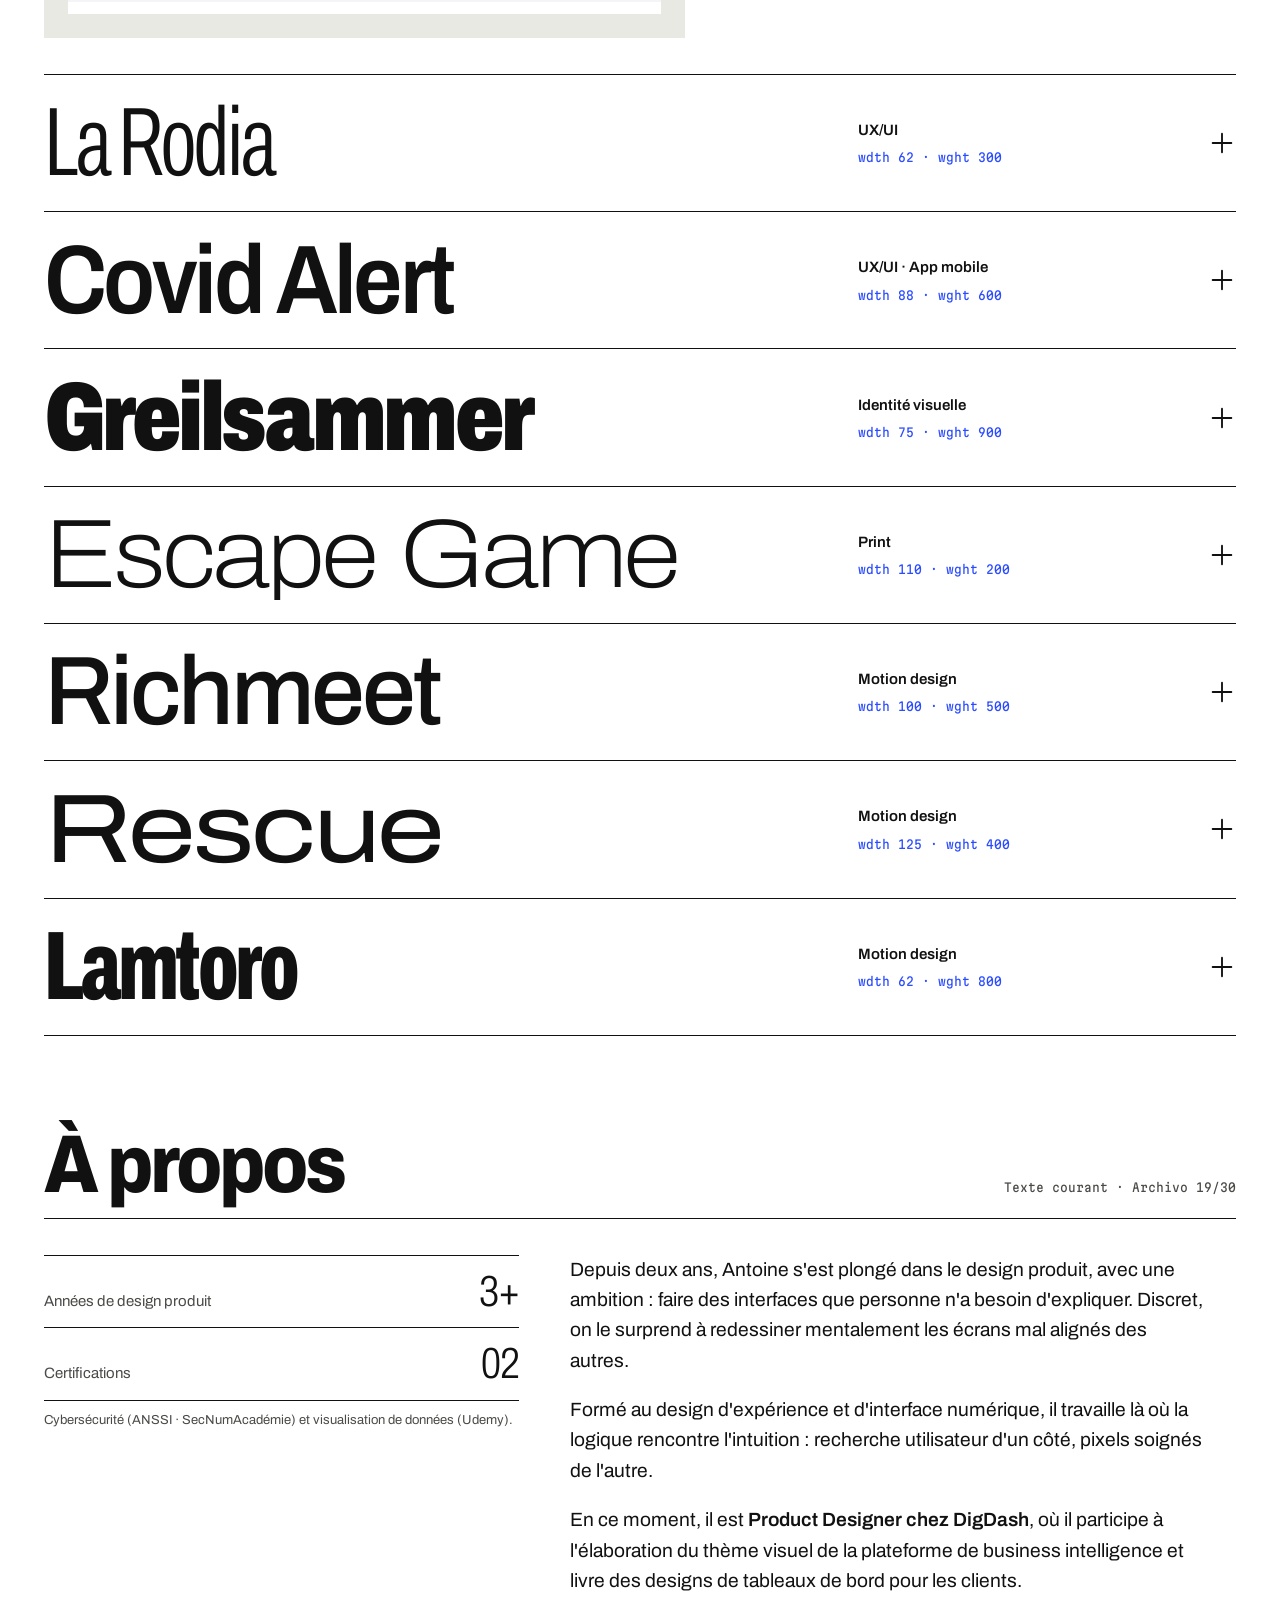
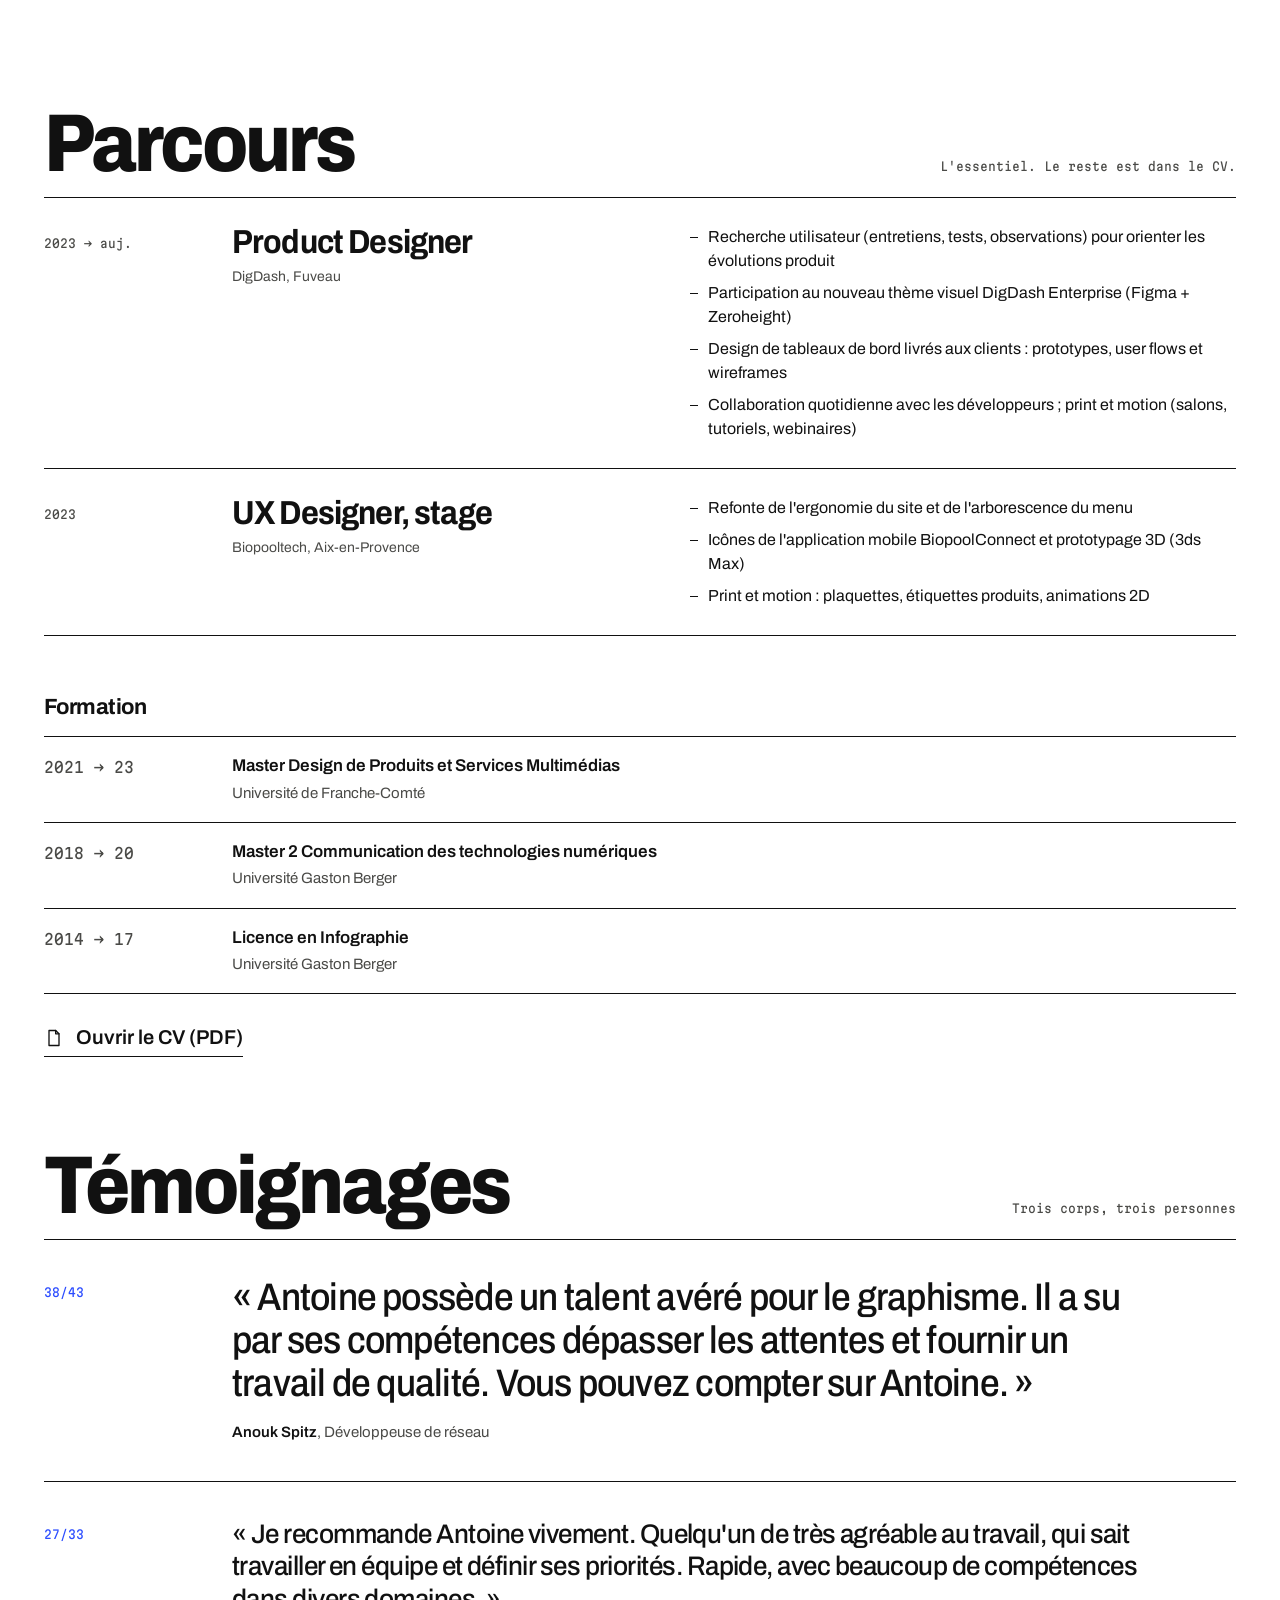
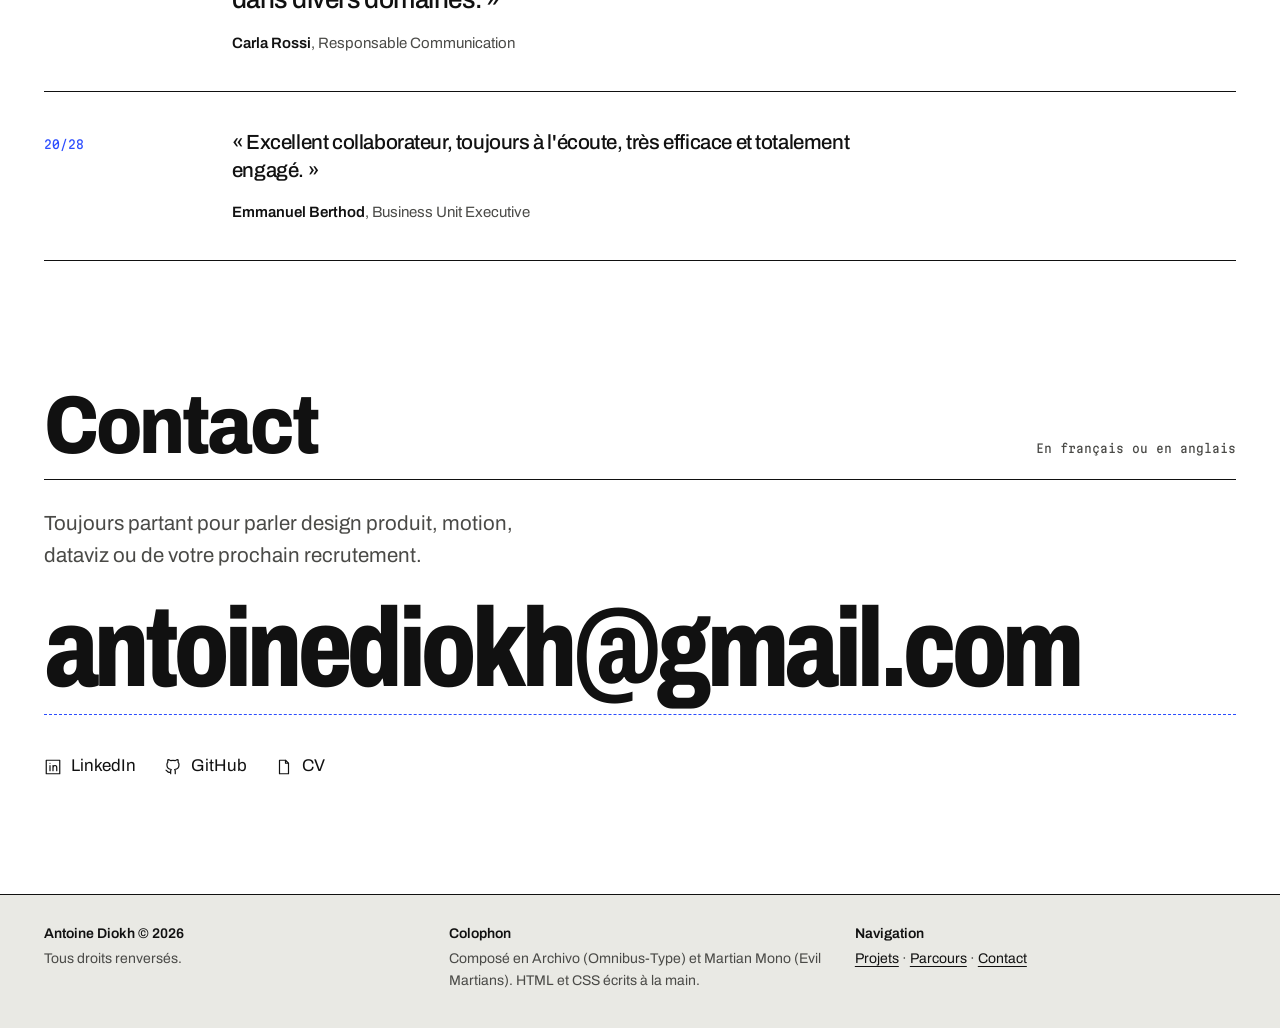
==== commit 8bf4c1e0: "Remplacer le site par le redesign en spécimen typographique L'accueil et l'étude de cas DigDash adop" ====
--- a/index.html
+++ b/index.html
@@ -3,932 +3,679 @@
 <head>
 <meta charset="UTF-8">
 <meta name="viewport" content="width=device-width, initial-scale=1.0">
-<meta name="description" content="Antoine DIOKH · Product Designer. Idées non conventionnelles, exécution minimaliste. UX/UI, design systems, motion.">
-<title>Antoine DIOKH — Product Designer</title>
-<script>try{if(localStorage.getItem('ad_theme')==='dark'||(!localStorage.getItem('ad_theme')&&matchMedia('(prefers-color-scheme: dark)').matches))document.documentElement.classList.add('dark')}catch(e){if(matchMedia('(prefers-color-scheme: dark)').matches)document.documentElement.classList.add('dark')}</script>
+<meta name="description" content="Antoine Diokh, Product Designer chez DigDash. Idées non conventionnelles, exécution minimaliste.">
+<title>Antoine Diokh — Product Designer</title>
+<script>try{var t=localStorage.getItem('ad_theme');if(t==='dark'||(!t&&matchMedia('(prefers-color-scheme: dark)').matches))document.documentElement.classList.add('dark')}catch(e){}</script>
 <link rel="preconnect" href="https://fonts.googleapis.com">
 <link rel="preconnect" href="https://fonts.gstatic.com" crossorigin>
-<link href="https://fonts.googleapis.com/css2?family=Fraunces:ital,opsz,wght@0,9..144,400;0,9..144,500;0,9..144,600;1,9..144,400;1,9..144,500&family=Inter:wght@400;500;600;700&family=Doto:wght@700;900&family=Abril+Fatface&family=Lobster&family=Lora:ital@0;1&family=Merriweather:wght@700&family=Oswald:wght@500&family=Pacifico&display=swap" rel="stylesheet">
+<link href="https://fonts.googleapis.com/css2?family=Archivo:ital,wdth,wght@0,62..125,100..900;1,62..125,100..900&family=Martian+Mono:wdth,wght@87.5,400;87.5,500&display=swap" rel="stylesheet">
 <style>
-
-/* =========================================================
-   TOKENS · colonne de cartes sur fond menthe
-   ========================================================= */
 *,*::before,*::after{box-sizing:border-box;margin:0;padding:0}
-html{scroll-behavior:smooth;scroll-padding-top:76px}
-
 :root{
-  --bg:      #cfe9e4;           /* fond profond entre les cartes */
-  --rail:    #e6f5f1;           /* cellules latérales */
-  --card:    #FDFFFE;           /* cartes de contenu */
-  --ink:     #121312;
-  --muted:   rgba(17,35,34,.6);
-  --sub:     rgba(17,35,34,.38);
-  --green:   #00A084;
-  --greend:  #005C47;
-  --mint:    #4EDF88;
-  --teal:    #c2e9e7;
-  --figma:   #0C8CE9;
-  --bord:    rgba(0,92,71,.12);
-  --led-bg:  #101312;
-  --sans:'Inter',system-ui,sans-serif;
-  --serif:'Fraunces',Georgia,serif;
-  --dot:'Doto',monospace;
-  --r:14px;
-  --gap:3px;
-  --col:536px;
-  --t:220ms cubic-bezier(.4,0,.2,1);
-}
-html.dark,body.dark{
-  --bg:      #0a0f0d;
-  --rail:    #101614;
-  --card:    #151b18;
-  --ink:     #eef5f1;
-  --muted:   rgba(219,235,228,.6);
-  --sub:     rgba(219,235,228,.34);
-  --green:   #4EDF88;
-  --greend:  #00A084;
-  --teal:    rgba(78,223,136,.14);
-  --bord:    rgba(255,255,255,.06);
-  --led-bg:  #050807;
+  --paper:#ffffff;
+  --ink:#111111;
+  --ink-2:#4a4a47;
+  --stock:#e9e9e4;
+  --rule:#111111;
+  --blue:#2b4cff;
+  --blue-ink:#ffffff;
+  --sans:'Archivo',ui-sans-serif,sans-serif;
+  --mono:'Martian Mono',ui-monospace,monospace;
+  --pad:clamp(20px,3.4vw,48px);
+  --ease:cubic-bezier(.16,1,.3,1);
+  color-scheme:light;
+}
+html.dark{
+  --paper:#121211;
+  --ink:#f2f1ec;
+  --ink-2:#adaca4;
+  --stock:#1f1f1d;
+  --rule:#f2f1ec;
+  --blue:#8fa1ff;
+  --blue-ink:#121211;
   color-scheme:dark;
 }
-
-body{font-family:var(--sans);font-size:16px;line-height:1.7;color:var(--ink);background:var(--bg);-webkit-font-smoothing:antialiased;transition:background .3s,color .3s}
-body.noscroll{overflow:hidden}
+html{scroll-behavior:smooth;scroll-padding-top:72px;scrollbar-color:var(--ink) var(--paper)}
+body{font-family:var(--sans);font-size:17px;line-height:1.55;color:var(--ink);background:var(--paper);-webkit-font-smoothing:antialiased;font-stretch:100%;caret-color:var(--blue)}
+::selection{background:var(--blue);color:var(--blue-ink)}
+a{color:inherit;text-underline-offset:.22em;text-decoration-thickness:1px}
+button{font:inherit;color:inherit;background:none;border:0;cursor:pointer}
 img{display:block;max-width:100%;height:auto}
-a{color:inherit;text-decoration:none}
-button{cursor:pointer;border:none;background:none;font:inherit;color:inherit}
-ul{list-style:none}
-::selection{background:var(--mint);color:#121312}
-:focus-visible{outline:3px solid var(--green);outline-offset:3px}
-
-/* =========================================================
-   GRILLE · chaque rangée = rail | carte | rail
-   ========================================================= */
-.row{display:grid;grid-template-columns:1fr min(var(--col),calc(100vw - 12px)) 1fr;gap:var(--gap);margin-bottom:var(--gap)}
-.row::before,.row::after{content:'';background:var(--rail);border-radius:var(--r);min-height:100%}
-.row>.cell{background:var(--card);border-radius:var(--r);padding:34px 32px;position:relative}
-.row>.cell.flush{padding:0;overflow:hidden}
-.row>.cell.split{display:grid;grid-template-columns:1fr 1.2fr;gap:var(--gap);background:transparent;padding:0}
-.row>.cell.split>div{background:var(--card);border-radius:var(--r);padding:28px 26px}
-.row>.cell.cells4{display:grid;grid-template-columns:repeat(4,1fr);gap:var(--gap);background:transparent;padding:0}
-.row>.cell.cells4>a{background:var(--card);border-radius:var(--r);display:flex;align-items:center;justify-content:center;padding:20px 8px;font-size:12px;font-weight:600;letter-spacing:.08em;color:var(--ink);transition:color var(--t),background var(--t)}
-.row>.cell.cells4>a:hover{color:var(--green)}
-.row>.cell.cells4>a svg{transition:transform var(--t)}
-.row>.cell.cells4>a:hover svg{transform:translateY(-2px)}
-
-/* espaceur entre groupes de sections */
-.gaprow{height:56px}
-
-/* =========================================================
-   BARRE HAUTE · MENU
-   ========================================================= */
-.topbar{position:fixed;top:0;left:0;right:0;z-index:100}
-.topbar .menu-cell{position:relative;background:var(--card);border-radius:0 0 var(--r) var(--r);display:flex;align-items:center;justify-content:center;height:58px}
-.topbar::before,.topbar::after{border-radius:0 0 var(--r) var(--r);min-height:58px}
-.menu-btn{min-height:44px;font-size:12px;font-weight:700;letter-spacing:.22em;color:var(--green);padding:10px 26px;transition:letter-spacing var(--t)}
-.menu-btn:hover{letter-spacing:.34em}
-.theme-toggle{position:absolute;right:12px;display:inline-flex;align-items:center;justify-content:center;width:44px;height:44px;border:1px solid var(--bord);border-radius:50%;background:var(--rail);color:var(--green)}
-.theme-toggle:hover{background:var(--teal)}
-.theme-toggle[aria-pressed="true"]{background:var(--teal);border-color:var(--green)}
-.theme-toggle svg{width:20px;height:20px;stroke:currentColor;stroke-width:1.8;stroke-linecap:round;stroke-linejoin:round;fill:none}
-.theme-toggle .icon-sun,.theme-toggle[aria-pressed="true"] .icon-moon{display:none}
-.theme-toggle[aria-pressed="true"] .icon-sun{display:block}
-
-/* overlay menu */
-.menu-ov{position:fixed;inset:0;z-index:200;background:var(--bg);display:none;flex-direction:column;align-items:center;justify-content:center;gap:6px;text-align:center}
-.menu-ov.open{display:flex;animation:fdi .25s ease}
-@keyframes fdi{from{opacity:0}to{opacity:1}}
-.menu-ov a{font-family:var(--serif);font-size:clamp(34px,6vw,54px);font-weight:500;color:var(--ink);line-height:1.35;transition:color var(--t),letter-spacing var(--t)}
-.menu-ov a:hover{color:var(--green);letter-spacing:.02em}
-.menu-ov a i{font-style:normal;color:var(--green)}
-.menu-x{position:absolute;top:18px;left:50%;transform:translateX(-50%);font-size:12px;font-weight:700;letter-spacing:.22em;color:var(--green);padding:10px 26px}
-.menu-tools{display:flex;gap:10px;margin-top:38px}
-.menu-tools button{font-size:12px;font-weight:600;letter-spacing:.1em;color:var(--muted);background:var(--card);border-radius:var(--pill,100px);padding:10px 22px;transition:color var(--t)}
-.menu-tools button:hover{color:var(--green)}
-
-/* =========================================================
-   HERO
-   ========================================================= */
-.hero-h{font-family:var(--serif);font-size:clamp(30px,4.6vw,42px);font-weight:600;line-height:1.22;letter-spacing:-.01em;margin-bottom:22px}
-.hero-h i{font-style:normal;color:var(--green)}
-.hero-p{font-size:15.5px;color:var(--muted);margin-bottom:34px}
-.hero-p b{color:var(--ink);font-weight:600}
-.hero-p .cut{color:var(--green);font-weight:600;white-space:nowrap}
-.narrator{font-size:14px;color:var(--muted);margin-bottom:30px}
-.narrator b{color:var(--ink);font-weight:600}
-.timebar{display:flex;align-items:center;gap:14px;font-size:11px;font-weight:700;letter-spacing:.12em;color:var(--sub)}
-.timebar .dia{color:var(--green);font-size:13px}
-.timebar .clock{font-family:var(--dot);font-weight:900;font-size:15px;color:var(--ink);letter-spacing:.08em}
-.timebar .gmt{color:var(--green);font-family:var(--dot);font-weight:700}
-
-/* =========================================================
-   RÔLE · Product Designer + sélection Figma
-   ========================================================= */
-.role-h{font-family:var(--serif);font-size:clamp(40px,7vw,58px);font-weight:500;line-height:1.18;letter-spacing:-.015em}
-.figsel{position:relative;display:inline-block;outline:1.6px solid var(--figma);outline-offset:4px;margin:4px}
-.figsel b{position:absolute;width:7px;height:7px;background:var(--card);border:1.6px solid var(--figma);z-index:1}
-.figsel b:nth-child(1){top:-8px;left:-8px}
-.figsel b:nth-child(2){top:-8px;right:-8px}
-.figsel b:nth-child(3){bottom:-8px;left:-8px}
-.figsel b:nth-child(4){bottom:-8px;right:-8px}
-
-/* panneau Fonts façon Figma */
-.fonts-panel{background:#1e1e1e;border-radius:10px;overflow:hidden;color:#e6e6e6;font-size:13px;box-shadow:0 18px 60px rgba(0,40,30,.25)}
-.fp-head{display:flex;align-items:center;justify-content:space-between;padding:10px 14px;font-weight:600;font-size:12.5px;border-bottom:1px solid #2c2c2c}
-.fp-head svg{opacity:.55;cursor:pointer}
-.fp-search{margin:10px 12px 6px;display:flex;align-items:center;gap:8px;background:#2c2c2c;border-radius:6px;padding:7px 10px;color:#9a9a9a}
-.fp-search input{background:none;border:none;outline:none;color:#e6e6e6;font-size:12.5px;width:100%}
-.fp-hint{margin:6px 12px 8px;border:1px solid #3a3a3a;border-radius:6px;padding:6px 10px;font-size:11.5px;color:#bdbdbd}
-.fp-list{padding:2px 4px 8px;max-height:250px;overflow:auto}
-.fp-list::-webkit-scrollbar{width:4px}
-.fp-list::-webkit-scrollbar-thumb{background:#3a3a3a;border-radius:2px}
-.fp-item{display:flex;align-items:center;gap:9px;width:100%;text-align:left;padding:7px 12px;border-radius:5px;font-size:15px;color:#e6e6e6;transition:background .15s}
-.fp-item:hover,.fp-item.on{background:#333}
-.fp-item .tick{width:12px;color:#4EDF88;font-size:11px;visibility:hidden}
-.fp-item.on .tick{visibility:visible}
-
-/* =========================================================
-   STATS · chiffres dot-matrix
-   ========================================================= */
-.stat-lbl{font-size:11.5px;font-weight:700;letter-spacing:.14em;text-transform:uppercase;color:var(--muted);margin-bottom:16px}
-.stat-num{font-family:var(--dot);font-weight:900;font-size:clamp(44px,7vw,58px);line-height:1;color:var(--ink);letter-spacing:.04em}
-.stat-note{font-size:13.5px;color:var(--muted);line-height:1.65}
-
-/* bandeau LED */
-.led{background:var(--led-bg);border-radius:10px;border-left:10px solid var(--green);border-right:10px solid var(--green);overflow:hidden;padding:14px 0}
-.led-track{display:flex;width:max-content;animation:led 18s linear infinite;font-family:var(--dot);font-weight:900;font-size:24px;color:var(--mint);letter-spacing:.14em;white-space:nowrap}
-.led-track span{padding:0 26px}
-@keyframes led{0%{transform:translateX(0)}100%{transform:translateX(-50%)}}
-
-/* carte-lien fléchée */
-.arrow-link{display:flex;align-items:center;gap:14px;font-size:20px;font-weight:700;letter-spacing:.04em;color:var(--ink);text-transform:uppercase;transition:color var(--t)}
-.arrow-link em{font-style:normal;color:var(--green)}
-.arrow-link .arr{color:var(--green);font-size:22px;transition:transform var(--t)}
-.arrow-link:hover{color:var(--green)}
-.arrow-link:hover .arr{transform:translateX(6px)}
-.arrow-sub{font-size:13.5px;color:var(--muted);margin-top:8px}
-
-/* =========================================================
-   NOTE DU NARRATEUR / sections texte
-   ========================================================= */
-.sec-lbl{font-size:11.5px;font-weight:700;letter-spacing:.16em;text-transform:uppercase;color:var(--muted);margin-bottom:26px}
-.note-p{font-size:15px;color:var(--muted);line-height:1.85;margin-bottom:18px}
-.note-p:last-child{margin-bottom:0}
-.note-p b{color:var(--ink);font-weight:600}
-
-/* =========================================================
-   < PROJETS /> · rangées de travaux
-   ========================================================= */
-.code-h{font-family:var(--sans);font-size:22px;font-weight:700;letter-spacing:.06em;text-transform:uppercase;margin-bottom:10px}
-.code-h i{font-style:normal;color:var(--green);font-weight:600}
-.code-sub{font-size:14.5px;color:var(--muted)}
-.work{width:100%;text-align:left;transition:background var(--t)}
-.work-t{display:flex;align-items:center;gap:13px;font-size:20px;font-weight:700;letter-spacing:.05em;text-transform:uppercase;color:var(--ink);margin-bottom:10px;transition:color var(--t)}
-.work-t .arr{color:var(--green);font-size:21px;flex-shrink:0;transition:transform var(--t)}
-.work:hover .work-t{color:var(--green)}
-.work:hover .work-t .arr{transform:translateX(6px)}
-.work-d{font-size:14px;color:var(--muted);line-height:1.7;margin-bottom:18px}
-.work-tags{display:flex;flex-wrap:wrap;gap:20px;font-size:13px;font-weight:600;color:var(--muted)}
-.work-tags span{display:inline-flex;align-items:center;gap:8px}
-.work-tags .dia{color:var(--green);font-size:11px}
-
-/* =========================================================
-   PARCOURS
-   ========================================================= */
-.job-top{display:flex;justify-content:space-between;align-items:baseline;flex-wrap:wrap;gap:8px;margin-bottom:6px}
-.job-role{font-family:var(--serif);font-size:23px;font-weight:600}
-.job-role i{font-style:normal;color:var(--green)}
-.job-date{font-family:var(--dot);font-weight:700;font-size:13px;letter-spacing:.06em;color:var(--green)}
-.job-org{font-size:13px;font-weight:600;letter-spacing:.06em;text-transform:uppercase;color:var(--muted);margin-bottom:20px}
-.job-list li{font-size:14px;color:var(--muted);line-height:1.7;padding-left:20px;position:relative;margin-bottom:10px}
-.job-list li::before{content:'✦';position:absolute;left:0;top:1px;color:var(--green);font-size:11px}
-.job-list li:last-child{margin-bottom:0}
-
-.edu-row{display:flex;justify-content:space-between;align-items:baseline;gap:16px;padding:13px 0;border-bottom:1px dashed var(--bord)}
-.edu-row:last-of-type{border-bottom:none}
-.edu-deg{font-size:14px;font-weight:600;line-height:1.5}
-.edu-deg small{display:block;font-weight:400;font-size:12.5px;color:var(--sub)}
-.edu-yr{font-family:var(--dot);font-weight:700;font-size:13px;color:var(--green);white-space:nowrap}
-
-/* =========================================================
-   TÉMOIGNAGES
-   ========================================================= */
-.q-txt{font-family:var(--serif);font-size:17.5px;font-weight:400;line-height:1.65;margin-bottom:20px}
-.q-txt::before{content:'\201C';color:var(--green);margin-right:2px}
-.q-txt::after{content:'\201D';color:var(--green);margin-left:2px}
-.q-by{display:flex;align-items:center;gap:10px;font-size:13px;color:var(--muted)}
-.q-by .dia{color:var(--green);font-size:11px}
-.q-by b{color:var(--ink);font-weight:600}
-
-/* =========================================================
-   CONTACT · [ … ]
-   ========================================================= */
-.mute-h{font-family:var(--sans);font-size:clamp(34px,5.6vw,46px);font-weight:600;color:var(--green);letter-spacing:.01em;margin-bottom:56px}
-.ct-p{font-size:15px;color:var(--muted);line-height:1.85;margin-bottom:26px}
-.ct-mail{display:inline-flex;align-items:center;gap:10px;font-family:var(--serif);font-size:clamp(19px,3.4vw,25px);font-weight:500;color:var(--ink);border-bottom:2px solid var(--green);padding-bottom:4px;transition:color var(--t)}
-.ct-mail:hover{color:var(--green)}
-.ct-mail .arr{color:var(--green)}
-
-/* =========================================================
-   FOOTER
-   ========================================================= */
-.copy-l{font-size:13px;font-weight:600;letter-spacing:.08em;text-transform:uppercase}
-.copy-s{font-size:13px;letter-spacing:.08em;text-transform:uppercase;color:var(--sub);margin-bottom:34px}
-.fin{font-family:var(--serif);font-size:clamp(48px,8vw,64px);font-weight:500;line-height:1}
-.fin i{font-style:italic}
-.fin span{color:var(--green)}
-.lego{height:220px;border-radius:var(--r);background:
-  radial-gradient(circle at 50% 42%, var(--teal) 26%, rgba(0,92,71,.18) 30%, transparent 34%),
-  var(--teal);
-  background-size:44px 44px;opacity:.85}
-body.dark .lego{opacity:.35}
-
-/* =========================================================
-   MODAL PROJET
-   ========================================================= */
-.modal-bd{display:none;position:fixed;inset:0;z-index:300;background:rgba(4,14,11,.86);backdrop-filter:blur(8px);align-items:center;justify-content:center;padding:16px}
-.modal-bd.show{display:flex;animation:fdi .2s ease}
-.modal-box{background:var(--card);border-radius:var(--r);overflow:hidden;width:100%;max-width:560px;max-height:90vh;overflow-y:auto;position:relative;animation:sdi .25s ease}
-@keyframes sdi{from{opacity:0;transform:translateY(18px)}to{opacity:1;transform:translateY(0)}}
-.m-close{position:absolute;top:12px;right:12px;z-index:1;width:34px;height:34px;border-radius:50%;background:var(--card);display:flex;align-items:center;justify-content:center;color:var(--muted)}
-.m-close:hover{color:var(--ink)}
-.m-img{background:var(--rail);display:flex;align-items:center;justify-content:center;padding:24px}
-.m-img img{max-height:280px;object-fit:contain;border-radius:8px}
-.m-body{padding:28px 30px 32px}
-.m-cat{font-size:10.5px;font-weight:700;letter-spacing:.16em;text-transform:uppercase;color:var(--green)}
-.m-title{font-family:var(--serif);font-size:22px;font-weight:600;margin:8px 0 12px}
-.m-desc{font-size:13.5px;color:var(--muted);line-height:1.75;margin-bottom:22px}
-.m-links{display:flex;flex-wrap:wrap;gap:16px}
-.m-links a{display:inline-flex;align-items:center;gap:9px;font-size:13px;font-weight:700;letter-spacing:.05em;text-transform:uppercase;color:var(--ink);transition:color var(--t)}
-.m-links a .arr{color:var(--green);transition:transform var(--t)}
-.m-links a:hover{color:var(--green)}
-.m-links a:hover .arr{transform:translateX(5px)}
-
-/* =========================================================
-   REVEAL & RESPONSIVE
-   ========================================================= */
-.reveal{opacity:0;transform:translateY(18px);transition:opacity .6s ease,transform .6s ease}
-.reveal.in{opacity:1;transform:translateY(0)}
-
-@media(max-width:700px){
-  .row{grid-template-columns:6px 1fr 6px}
-  .row::before,.row::after{border-radius:6px}
-  .row>.cell{padding:28px 22px}
-  .row>.cell.split{grid-template-columns:1fr}
-  .topbar{grid-template-columns:6px 1fr 6px}
-  .gaprow{height:36px}
-}
-@media(max-width:480px){.topbar .menu-cell{justify-content:space-between;padding:0 9px}.theme-toggle{position:static}.menu-btn{padding:10px 14px}}
+:focus-visible{outline:2px solid var(--blue);outline-offset:3px}
+.mono{font-family:var(--mono);font-size:12px;letter-spacing:0;font-variant-numeric:tabular-nums;font-stretch:87.5%}
+.blue{color:var(--blue)}
+.icon{width:1em;height:1em;flex:none;stroke:currentColor;fill:none;stroke-width:1.6;stroke-linecap:round;stroke-linejoin:round}
+.sr{position:absolute;width:1px;height:1px;overflow:hidden;clip:rect(0 0 0 0);white-space:nowrap}
+@media (prefers-reduced-motion:reduce){html{scroll-behavior:auto}*{transition-duration:0s!important}}
+
+/* ── barre haute ─────────────────────────────── */
+.top{position:sticky;top:0;z-index:20;background:var(--paper);border-bottom:1px solid var(--rule);display:flex;align-items:center;justify-content:space-between;gap:16px;height:56px;padding:0 var(--pad)}
+.top-id{font-weight:700;font-size:15px;white-space:nowrap}
+.top-id span{font-weight:400;color:var(--ink-2)}
+.top nav{display:flex;align-items:center;gap:clamp(14px,2.4vw,32px);font-size:15px}
+.top nav a{text-decoration:none;padding:6px 0}
+.top nav a:hover{text-decoration:underline}
+.ctl{display:inline-flex;align-items:center;justify-content:center;min-width:40px;height:40px;border:1px solid var(--rule);font-family:var(--mono);font-size:12px;font-stretch:87.5%;padding:0 10px}
+.ctl:hover{background:var(--ink);color:var(--paper)}
+.ctl .icon{width:18px;height:18px}
+.ctl .i-sun{display:none}
+html.dark .ctl .i-sun{display:block}
+html.dark .ctl .i-moon{display:none}
+.ctls{display:flex;gap:8px}
+
+/* ── hero : la page de titre du spécimen ─────── */
+.hero{min-height:calc(100svh - 56px);display:flex;flex-direction:column}
+.hero-body{flex:1;display:grid;grid-template-columns:minmax(0,1fr) 288px;gap:clamp(20px,3vw,48px);padding:clamp(24px,4vh,48px) var(--pad) 0}
+.spec{container-type:inline-size;min-width:0}
+.title{font-weight:700;font-stretch:100%;letter-spacing:-.035em;line-height:.9;font-size:clamp(56px,16cqi,232px);transition:font-weight .32s var(--ease),font-stretch .32s var(--ease)}
+.title .ln{display:block;position:relative;white-space:nowrap}
+.title .ln::after{content:'';position:absolute;left:0;right:-9999px;bottom:.155em;border-bottom:1px dashed var(--blue);pointer-events:none}
+.title .ln:first-child::before{content:'';position:absolute;left:0;right:-9999px;top:.13em;border-top:1px dashed var(--blue);pointer-events:none}
+.spec{overflow:hidden}
+.title{padding-bottom:.12em}
+.metrics{display:flex;flex-wrap:wrap;gap:6px 22px;margin-top:6px;color:var(--blue)}
+.metrics.mono{font-size:clamp(13px,1.15vw,16px)}
+.metrics b{font-weight:500}
+.metrics span{white-space:nowrap}
+.lede{display:grid;grid-template-columns:minmax(0,1.3fr) minmax(0,1fr);gap:clamp(20px,3vw,48px);align-items:end;padding:clamp(24px,4vh,44px) var(--pad) clamp(24px,4vh,40px)}
+.lede .lh{font-size:clamp(24px,2.5vw,34px);line-height:1.12;font-weight:600;letter-spacing:-.015em;font-stretch:92%;text-wrap:balance;max-width:20ch}
+.lede-r{display:flex;flex-direction:column;gap:10px;color:var(--ink-2);font-size:15px}
+.lede-r p{max-width:46ch}
+.lede-r strong{color:var(--ink);font-weight:600}
+.clock{color:var(--ink)}
+
+/* panneau Polices façon Figma (conservé) */
+.fp{align-self:start;background:#1e1e1e;color:#e6e6e6;border-radius:8px;font-size:13px;box-shadow:0 18px 40px -12px rgba(0,0,0,.35);overflow:hidden;width:100%}
+html.dark .fp{box-shadow:0 0 0 1px #2e2e2c,0 18px 40px -12px rgba(0,0,0,.6)}
+.fp-h{display:flex;justify-content:space-between;align-items:center;padding:10px 12px;font-weight:600;border-bottom:1px solid #2c2c2c}
+.fp-h .mono{color:#9a9a9a;font-size:11px}
+.fp-s{margin:10px 10px 6px;display:flex;align-items:center;gap:8px;background:#2c2c2c;border-radius:5px;padding:6px 9px;color:#9a9a9a}
+.fp-s input{background:none;border:0;outline:0;color:#e6e6e6;font:inherit;font-size:12.5px;width:100%;caret-color:#7d93ff}
+.fp-s:focus-within{box-shadow:0 0 0 1.5px #7d93ff}
+.fp-l{list-style:none;padding:2px 4px 6px;max-height:212px;overflow:auto;scrollbar-width:thin;scrollbar-color:#444 transparent}
+.fp-i{display:flex;align-items:center;gap:9px;width:100%;text-align:left;padding:6px 10px;border-radius:4px;font-size:16px;line-height:1.3;color:#e6e6e6}
+.fp-i:hover,.fp-i[aria-pressed="true"]{background:#383838}
+.fp-i .tk{width:12px;height:12px;visibility:hidden;color:#7d93ff}
+.fp-i[aria-pressed="true"] .tk{visibility:visible}
+.fp-empty{padding:10px 12px;color:#9a9a9a;font-size:12.5px}
+.fp-ax{border-top:1px solid #2c2c2c;padding:10px 12px 12px;display:grid;gap:8px}
+.fp-ax label{display:grid;grid-template-columns:62px 1fr 34px;align-items:center;gap:8px;font-size:12px;color:#bdbdbd}
+.fp-ax output{font-family:var(--mono);font-size:11px;text-align:right;color:#e6e6e6}
+.fp-ax input{accent-color:#7d93ff;width:100%}
+.fp-ax.off label{opacity:.4}
+.fp-note{font-size:11.5px;color:#9a9a9a;min-height:1em}
+
+/* bande d'index */
+.index{display:grid;grid-template-columns:repeat(4,1fr);background:var(--stock);border-top:1px solid var(--rule)}
+.index a,.index button{display:flex;flex-direction:column;justify-content:space-between;gap:18px;padding:18px var(--pad) 20px;text-align:left;text-decoration:none;border-right:1px solid var(--rule);min-height:112px;transition:background .32s var(--ease),color .32s var(--ease)}
+.index > :last-child{border-right:0}
+.index .nm{font-size:clamp(20px,2.1vw,30px);font-weight:600;letter-spacing:-.02em;line-height:1.05;display:flex;justify-content:space-between;align-items:flex-start;gap:10px;transition:font-stretch .32s var(--ease)}
+.index .nm .icon{width:22px;height:22px;margin-top:4px}
+.index .mono{color:var(--ink-2)}
+.index a:hover,.index a:focus-visible{background:var(--ink);color:var(--paper)}
+.index a:hover .mono,.index a:focus-visible .mono{color:inherit}
+.index a:hover .nm{font-stretch:112%}
+.index .lead{background:var(--blue);color:var(--blue-ink)}
+.index .lead .mono{color:inherit;opacity:.85}
+
+/* ── pages du spécimen ───────────────────────── */
+.page{padding:clamp(64px,10vh,120px) var(--pad) 0}
+.head{display:flex;justify-content:space-between;align-items:baseline;gap:20px;border-bottom:1px solid var(--rule);padding-bottom:14px;flex-wrap:wrap}
+.head h2{font-size:clamp(44px,6.4vw,92px);font-weight:800;letter-spacing:-.035em;line-height:.95;font-stretch:88%}
+.head .mono{color:var(--ink-2)}
+
+/* projets */
+.works{list-style:none}
+.work{border-bottom:1px solid var(--rule)}
+.work-b{width:100%;display:grid;grid-template-columns:minmax(0,1fr) minmax(220px,300px) 40px;gap:clamp(16px,3vw,40px);align-items:center;padding:clamp(18px,2.6vh,28px) 0;text-align:left}
+.work-n{font-size:clamp(40px,7.6vw,112px);line-height:.92;letter-spacing:-.035em;white-space:nowrap;overflow:hidden;text-overflow:clip;transition:font-stretch .32s var(--ease),font-weight .32s var(--ease)}
+.work-m{display:grid;gap:6px;color:var(--ink-2);font-size:14px}
+.work-m .cat{color:var(--ink);font-weight:600;font-size:15px}
+.work-m .ax{color:var(--blue)}
+.work-b .pm{width:28px;height:28px;justify-self:end;transition:transform .32s var(--ease)}
+.work-b[aria-expanded="true"] .pm{transform:rotate(45deg)}
+.work-b:hover .work-n{color:var(--ink)}
+.work-p{display:grid;grid-template-columns:minmax(0,1.25fr) minmax(0,1fr);gap:clamp(20px,3vw,48px);padding:0 0 clamp(28px,4vh,44px)}
+.work-p[hidden]{display:none}
+.work-p figure{background:var(--stock);padding:clamp(12px,2vw,24px);display:flex;align-items:center;justify-content:center}
+.work-p figure img{max-height:420px;width:auto}
+.work-p .dsc{font-size:18px;line-height:1.55;max-width:52ch;margin-bottom:20px}
+.tags{display:flex;flex-wrap:wrap;gap:6px;margin-bottom:26px;list-style:none}
+.tags li{border:1px solid var(--rule);padding:3px 9px;font-size:13px}
+.links{display:flex;flex-direction:column;align-items:flex-start;gap:12px}
+.links a{display:inline-flex;align-items:center;gap:10px;font-size:18px;font-weight:600;text-decoration:none;border-bottom:1px solid currentColor;padding-bottom:2px}
+.links a:hover{color:var(--blue)}
+.links .icon{width:18px;height:18px}
+
+/* texte courant */
+.prose{display:grid;grid-template-columns:minmax(0,1fr) minmax(0,1.4fr);gap:clamp(24px,4vw,64px);padding-top:clamp(28px,4vh,44px)}
+.prose .setting{color:var(--blue);margin-bottom:14px}
+.prose p.t{font-size:clamp(18px,1.5vw,21px);line-height:1.58;max-width:58ch;margin-bottom:1em}
+.prose p.t strong{font-weight:600}
+.facts{border-top:1px solid var(--rule);align-self:start}
+.facts div{display:flex;justify-content:space-between;align-items:baseline;gap:16px;padding:14px 0;border-bottom:1px solid var(--rule)}
+.facts dt{font-size:15px;color:var(--ink-2)}
+.facts dd{font-size:clamp(34px,3.4vw,48px);font-weight:300;font-stretch:75%;letter-spacing:-.02em;line-height:1;font-variant-numeric:tabular-nums}
+.facts small{display:block;font-size:13px;color:var(--ink-2);padding:10px 0 0;line-height:1.5}
+
+/* parcours */
+.jobs{list-style:none}
+.job{display:grid;grid-template-columns:150px minmax(0,1fr) minmax(0,1.3fr);gap:clamp(16px,3vw,48px);padding:clamp(22px,3vh,32px) 0;border-bottom:1px solid var(--rule)}
+.job .mono{padding-top:9px;color:var(--ink-2)}
+.job h3{font-size:clamp(26px,2.6vw,36px);font-weight:700;letter-spacing:-.025em;line-height:1.05;font-stretch:90%}
+.job .org{font-size:14px;color:var(--ink-2);margin-top:6px}
+.job ul{list-style:none;display:grid;gap:8px;font-size:16px;line-height:1.5}
+.job li{padding-left:18px;position:relative}
+.job li::before{content:'';position:absolute;left:0;top:.72em;width:8px;border-top:1px solid currentColor}
+.edu{display:grid;grid-template-columns:150px minmax(0,1fr);gap:clamp(16px,3vw,48px);padding:16px 0;border-bottom:1px solid var(--rule)}
+.edu .mono{padding-top:3px;color:var(--ink-2)}
+.edu b{font-weight:600;display:block}
+.edu span{color:var(--ink-2);font-size:15px}
+.sub{font-size:22px;font-weight:700;letter-spacing:-.02em;margin:clamp(40px,6vh,64px) 0 0;padding-bottom:12px;border-bottom:1px solid var(--rule)}
+.cv{display:inline-flex;align-items:center;gap:12px;margin-top:28px;font-size:20px;font-weight:600;text-decoration:none;border-bottom:1px solid currentColor;padding-bottom:3px}
+.cv:hover{color:var(--blue)}
+.cv .icon{width:20px;height:20px}
+
+/* témoignages en corps décroissants */
+.quotes{list-style:none}
+.q{display:grid;grid-template-columns:150px minmax(0,1fr);gap:clamp(16px,3vw,48px);padding:clamp(26px,4vh,44px) 0;border-bottom:1px solid var(--rule)}
+.q .mono{color:var(--blue);padding-top:.6em}
+.q blockquote{font-weight:500;letter-spacing:-.02em;text-wrap:pretty;max-width:34em}
+.q:nth-child(1) blockquote{font-size:clamp(26px,3vw,44px);line-height:1.12;font-stretch:90%;max-width:24em}
+.q:nth-child(2) blockquote{font-size:clamp(22px,2.1vw,30px);line-height:1.22;font-stretch:96%}
+.q:nth-child(3) blockquote{font-size:clamp(20px,1.6vw,23px);line-height:1.38}
+.q figcaption{margin-top:16px;font-size:15px;color:var(--ink-2)}
+.q figcaption b{color:var(--ink);font-weight:600}
+
+/* contact */
+.contact{padding:clamp(80px,14vh,160px) var(--pad) 0;container-type:inline-size}
+.contact p{font-size:clamp(18px,1.6vw,22px);max-width:40ch;margin-bottom:22px;color:var(--ink-2)}
+.mail{display:block;font-weight:800;letter-spacing:-.04em;line-height:1;font-stretch:75%;font-size:clamp(30px,9.4cqi,148px);text-decoration:none;white-space:nowrap;border-bottom:1px dashed var(--blue);padding-bottom:.08em;transition:font-stretch .32s var(--ease)}
+.mail:hover{font-stretch:68%;color:var(--blue)}
+.social{display:flex;flex-wrap:wrap;gap:10px 28px;margin-top:32px;list-style:none}
+.social a{display:inline-flex;align-items:center;gap:9px;font-size:17px;text-decoration:none;padding:6px 0}
+.social a:hover{text-decoration:underline}
+.social .icon{width:18px;height:18px}
+footer{margin-top:clamp(80px,12vh,140px);background:var(--stock);border-top:1px solid var(--rule);padding:28px var(--pad) 36px;display:grid;grid-template-columns:repeat(3,minmax(0,1fr));gap:24px;font-size:14px;color:var(--ink-2)}
+footer b{display:block;color:var(--ink);font-weight:600;margin-bottom:4px}
+footer a{color:var(--ink)}
+
+/* ── responsive ──────────────────────────────── */
+@media (max-width:1024px){
+  .hero-body{grid-template-columns:1fr}
+  .fp{max-width:420px}
+  .index{grid-template-columns:repeat(2,1fr)}
+  .index > :nth-child(2){border-right:0}
+  .index > :nth-child(-n+2){border-bottom:1px solid var(--rule)}
+  .work-b{grid-template-columns:minmax(0,1fr) 32px}
+  .work-m{grid-column:1;grid-row:2}
+  .work-b .pm{grid-row:1;grid-column:2}
+  .job{grid-template-columns:110px minmax(0,1fr)}
+  .job ul{grid-column:2}
+  .q,.edu{grid-template-columns:110px minmax(0,1fr)}
+}
+@media (max-width:760px){
+  .top nav .hide-s{display:none}
+  .hero-body{display:contents}
+  .spec{order:1;padding:28px var(--pad) 0}
+  .fp{order:2;align-self:stretch;margin:28px var(--pad) 0;width:auto;max-width:none}
+  .lede{order:3}
+  .index{order:4}
+  .top-id span{display:none}
+  .lede,.prose,.work-p{grid-template-columns:1fr}
+  .job,.q,.edu{grid-template-columns:1fr;gap:8px}
+  .job ul{grid-column:1}
+  .job .mono,.q .mono{padding-top:0}
+  footer{grid-template-columns:1fr}
+  .index a,.index button{min-height:96px}
+}
 </style>
 </head>
 <body>
-
-<!-- BARRE HAUTE -->
-<header class="topbar row" style="margin-bottom:0">
-  <div class="cell menu-cell flush" style="border-radius:0 0 var(--r) var(--r)">
-    <button class="menu-btn" id="menuBtn">MENU</button>
-    <button type="button" class="theme-toggle" id="themeBtn" aria-label="Mode sombre" title="Mode sombre" aria-pressed="false"><svg class="icon-moon" viewBox="0 0 24 24" aria-hidden="true"><path d="M20.2 15.1A8.7 8.7 0 0 1 8.9 3.8 8.8 8.8 0 1 0 20.2 15.1Z"/></svg><svg class="icon-sun" viewBox="0 0 24 24" aria-hidden="true"><circle cx="12" cy="12" r="4"/><path d="M12 2v2m0 16v2M4.93 4.93l1.41 1.41m11.32 11.32 1.41 1.41M2 12h2m16 0h2M4.93 19.07l1.41-1.41M17.66 6.34l1.41-1.41"/></svg></button>
-  </div>
+<svg width="0" height="0" style="position:absolute" aria-hidden="true">
+  <symbol id="i-arrow" viewBox="0 0 24 24"><path d="M5 12h14M13 6l6 6-6 6"/></symbol>
+  <symbol id="i-down" viewBox="0 0 24 24"><path d="M12 5v14M6 13l6 6 6-6"/></symbol>
+  <symbol id="i-out" viewBox="0 0 24 24"><path d="M8 16 17 7M9 7h8v8"/></symbol>
+  <symbol id="i-plus" viewBox="0 0 24 24"><path d="M12 4v16M4 12h16"/></symbol>
+  <symbol id="i-check" viewBox="0 0 24 24"><path d="m5 12 5 5 9-10"/></symbol>
+  <symbol id="i-search" viewBox="0 0 24 24"><circle cx="11" cy="11" r="7"/><path d="m20 20-4-4"/></symbol>
+  <symbol id="i-moon" viewBox="0 0 24 24"><path d="M20 15.1A8.7 8.7 0 0 1 8.9 4 8.8 8.8 0 1 0 20 15.1Z"/></symbol>
+  <symbol id="i-sun" viewBox="0 0 24 24"><circle cx="12" cy="12" r="4"/><path d="M12 2v2m0 16v2M4.9 4.9l1.4 1.4m11.4 11.4 1.4 1.4M2 12h2m16 0h2M4.9 19.1l1.4-1.4M17.7 6.3l1.4-1.4"/></symbol>
+  <symbol id="i-file" viewBox="0 0 24 24"><path d="M14 3H6v18h12V7z"/><path d="M14 3v4h4"/></symbol>
+  <symbol id="i-mail" viewBox="0 0 24 24"><rect x="3" y="5" width="18" height="14"/><path d="m3 6 9 7 9-7"/></symbol>
+  <symbol id="i-in" viewBox="0 0 24 24"><rect x="3" y="3" width="18" height="18"/><path d="M8 10v7M8 7v.01M12 17v-7M12 13c0-2 1.3-3 2.8-3S17 11 17 13v4"/></symbol>
+  <symbol id="i-gh" viewBox="0 0 24 24"><path d="M9 19c-4.5 1.4-4.5-2.2-6.3-2.7M15 21v-3.4a3 3 0 0 0-.8-2.3c2.8-.3 5.8-1.4 5.8-6.3a4.9 4.9 0 0 0-1.3-3.4 4.6 4.6 0 0 0-.1-3.4s-1.1-.3-3.5 1.3a12 12 0 0 0-6.3 0C6.4 1.9 5.3 2.2 5.3 2.2a4.6 4.6 0 0 0-.1 3.4A4.9 4.9 0 0 0 3.9 9c0 4.9 3 6 5.8 6.3a3 3 0 0 0-.8 2.3V21"/></symbol>
+</svg>
+
+<header class="top">
+  <div class="top-id"><span data-i18n="spec">Spécimen — </span>Antoine Diokh</div>
+  <nav aria-label="Principale">
+    <a class="hide-s" href="#projets" data-i18n="nav_work">Projets</a>
+    <a class="hide-s" href="#parcours" data-i18n="nav_cv">Parcours</a>
+    <a href="assets/CV_Antoine_DIOKH.pdf" target="_blank" rel="noopener" data-i18n="cv_s">CV</a>
+    <a href="#contact" data-i18n="nav_contact">Contact</a>
+    <div class="ctls">
+      <button class="ctl" id="langBtn" type="button" aria-label="Switch to English">EN</button>
+      <button class="ctl" id="themeBtn" type="button" aria-pressed="false" aria-label="Mode sombre"><svg class="icon i-moon"><use href="#i-moon"/></svg><svg class="icon i-sun"><use href="#i-sun"/></svg></button>
+    </div>
+  </nav>
 </header>
 
-<!-- OVERLAY MENU -->
-<div class="menu-ov" id="menuOv">
-  <button class="menu-x" id="menuX" data-key="menu_close">FERMER</button>
-  <a href="#hero"    data-key="m_home">Accueil<i>.</i></a>
-  <a href="#works"   data-key="m_work">Projets<i>.</i></a>
-  <a href="#resume"  data-key="m_resume">Parcours<i>.</i></a>
-  <a href="#contact" data-key="m_contact">Contact<i>.</i></a>
-  <div class="menu-tools">
-    <button id="langBtn"><span id="langLabel">FR ⇢ EN</span></button>
-  </div>
-</div>
-
-<main style="padding-top:61px">
-
-  <!-- HERO -->
-  <div class="row" id="hero">
-    <div class="cell reveal">
-      <h1 class="hero-h" data-key="hero_h">Idées non conventionnelles<i>,</i><br>exécution minimaliste<i>.</i></h1>
-      <p class="hero-p" data-key="hero_p">Bonjour, bonjour ! Moi c'est <b>Antoine Diokh.</b> Je conçois des produits intuitifs pour les utilisateurs et clairs pour les développeurs. Je fais aussi du mot— <span class="cut">[ micro coupé ]</span></p>
-      <p class="narrator" data-key="hero_nar"><b>Narrateur :</b> Ceci était la version bavarde de lui.</p>
-      <div class="timebar">
-        <span class="dia">✦</span>
-        <span data-key="time_lbl">HEURE LOCALE</span>
-        <span class="clock" id="clock">--:--</span>
-        <span class="gmt" id="gmt">GMT +0100</span>
+<main>
+  <section class="hero" aria-labelledby="title">
+    <div class="hero-body">
+      <div class="spec">
+        <h1 class="title" id="title"><span class="sr">Antoine Diokh, </span><span class="ln"><span class="tx">Product</span></span><span class="ln"><span class="tx">Designer</span></span></h1>
+        <p class="metrics mono" aria-live="polite">
+          <span><b id="mFace">Archivo</b></span>
+          <span id="mSize">—</span>
+          <span id="mWght">—</span>
+          <span id="mWdth">—</span>
+          <span><span data-i18n="track">approche</span> −3,5 %</span>
+        </p>
+      </div>
+
+      <aside class="fp" aria-labelledby="fpTitle">
+        <div class="fp-h"><span id="fpTitle" data-i18n="fp_title">Polices</span><span class="mono" id="fpCount"></span></div>
+        <label class="fp-s"><svg class="icon"><use href="#i-search"/></svg><span class="sr" data-i18n="fp_ph">Rechercher une police</span><input id="fpSearch" type="text" autocomplete="off" placeholder="Rechercher une police" data-i18n-ph="fp_ph"></label>
+        <ul class="fp-l" id="fpList"></ul>
+        <div class="fp-ax" id="fpAx">
+          <label><span data-i18n="ax_w">Graisse</span><input type="range" id="axW" min="100" max="900" step="10" value="700"><output id="oW">700</output></label>
+          <label><span data-i18n="ax_s">Chasse</span><input type="range" id="axS" min="62" max="125" step="1" value="100"><output id="oS">100</output></label>
+          <p class="fp-note" id="fpNote"></p>
+        </div>
+      </aside>
+    </div>
+
+    <div class="lede">
+      <p class="lh" id="lede" data-i18n="lede">Idées non conventionnelles, exécution minimaliste.</p>
+      <div class="lede-r">
+        <p data-i18n="lede_p">Je conçois des produits intuitifs pour les utilisateurs et clairs pour les développeurs. Actuellement <strong>Product Designer chez DigDash</strong>.</p>
+        <p class="mono"><span data-i18n="time">Heure locale, Fuveau</span> <span class="clock" id="clock">--:--</span> <span id="gmt"></span></p>
       </div>
     </div>
-  </div>
-
-  <!-- RÔLE -->
-  <div class="row">
-    <div class="cell reveal">
-      <h2 class="role-h"><span class="figsel"><b></b><b></b><b></b><b></b><span id="roleWord">Product</span></span><br><span id="roleWord2">Designer</span></h2>
-    </div>
-  </div>
-
-  <!-- PANNEAU FONTS -->
-  <div class="row">
-    <div class="cell reveal">
-      <div class="fonts-panel">
-        <div class="fp-head">
-          <span data-key="fp_title">Polices</span>
-          <svg width="14" height="14" viewBox="0 0 24 24" fill="none" stroke="currentColor" stroke-width="2"><line x1="18" y1="6" x2="6" y2="18"/><line x1="6" y1="6" x2="18" y2="18"/></svg>
-        </div>
-        <div class="fp-search">
-          <svg width="12" height="12" viewBox="0 0 24 24" fill="none" stroke="currentColor" stroke-width="2"><circle cx="11" cy="11" r="8"/><line x1="21" y1="21" x2="16.65" y2="16.65"/></svg>
-          <input type="text" id="fpSearch" data-ph="fp_ph" placeholder="Rechercher une police">
-        </div>
-        <div class="fp-hint" data-key="fp_hint">Choisis une police avec moi</div>
-        <div class="fp-list" id="fpList"></div>
+
+    <nav class="index" aria-label="Index des projets" id="index"></nav>
+  </section>
+
+  <section class="page" id="projets" aria-labelledby="hProjets">
+    <div class="head"><h2 id="hProjets" data-i18n="works">Projets</h2><span class="mono" data-i18n="works_m">8 projets · UX/UI, identité, print, motion</span></div>
+    <ul class="works" id="works"></ul>
+  </section>
+
+  <section class="page" id="apropos" aria-labelledby="hAbout">
+    <div class="head"><h2 id="hAbout" data-i18n="about">À propos</h2><span class="mono"><span data-i18n="about_m">Texte courant</span> · <span id="proseSpec">Archivo</span></span></div>
+    <div class="prose">
+      <dl class="facts">
+        <div><dt data-i18n="f2">Années de design produit</dt><dd>3+</dd></div>
+        <div><dt data-i18n="f3">Certifications</dt><dd>02</dd></div>
+        <small data-i18n="f3n">Cybersécurité (ANSSI · SecNumAcadémie) et visualisation de données (Udemy).</small>
+      </dl>
+      <div>
+        <p class="t" data-i18n="a1">Depuis deux ans, Antoine s'est plongé dans le design produit, avec une ambition : faire des interfaces que personne n'a besoin d'expliquer. Discret, on le surprend à redessiner mentalement les écrans mal alignés des autres.</p>
+        <p class="t" data-i18n="a2">Formé au design d'expérience et d'interface numérique, il travaille là où la logique rencontre l'intuition : recherche utilisateur d'un côté, pixels soignés de l'autre.</p>
+        <p class="t" data-i18n="a3">En ce moment, il est <strong>Product Designer chez DigDash</strong>, où il participe à l'élaboration du thème visuel de la plateforme de business intelligence et livre des designs de tableaux de bord pour les clients.</p>
       </div>
     </div>
-  </div>
-
-  <div class="gaprow"></div>
-
-  <!-- STATS -->
-  <div class="row">
-    <div class="cell reveal">
-      <div class="stat-lbl" data-key="st1">Projets présentés</div>
-      <div class="stat-num">08</div>
-    </div>
-  </div>
-  <div class="row">
-    <div class="cell reveal">
-      <div class="stat-lbl" data-key="st2">Années de design de produits</div>
-      <div class="stat-num">+3</div>
-    </div>
-  </div>
-
-  <!-- BANDEAU LED -->
-  <div class="row">
-    <div class="cell flush reveal" style="background:transparent">
-      <div class="led">
-        <div class="led-track" id="ledTrack"></div>
-      </div>
-    </div>
-  </div>
-
-  <!-- CV -->
-  <div class="row">
-    <div class="cell reveal">
-      <a class="arrow-link" href="assets/CV_Antoine_DIOKH.pdf" target="_blank" rel="noopener">
-        <span class="arr">⇢</span><span data-key="cv_lk">VOIR <em>LE CV</em></span>
-      </a>
-      <p class="arrow-sub" data-key="cv_sub">PDF, s'ouvre dans un nouvel onglet</p>
-    </div>
-  </div>
-
-  <!-- CERTIFS -->
-  <div class="row">
-    <div class="cell split reveal">
-      <div>
-        <div class="stat-lbl" data-key="st3">Certifications</div>
-        <div class="stat-num">02</div>
-      </div>
-      <div>
-        <p class="stat-note" data-key="st3_note">Chaque compétence validée est consignée dans sa base de données : cybersécurité (ANSSI · SecNumAcadémie) et visualisation de données (Udemy).</p>
-      </div>
-    </div>
-  </div>
-
-  <div class="gaprow"></div>
-
-  <!-- NOTE DU NARRATEUR -->
-  <div class="row" id="about">
-    <div class="cell reveal">
-      <div class="sec-lbl" data-key="nar_lbl">Note du narrateur</div>
-      <p class="note-p" data-key="nar_p1">Depuis deux ans, Antoine s'est plongé dans le design produit, avec le rêve de faire des interfaces que personne n'a besoin d'expliquer. Discret, on le surprend à redessiner mentalement les écrans mal alignés des autres.</p>
-      <p class="note-p" data-key="nar_p2">Formé au design d'expérience et d'interface numérique, il travaille là où la logique rencontre l'intuition : recherche utilisateur d'un côté, pixels soignés de l'autre.</p>
-      <p class="note-p" data-key="nar_p3">En ce moment, il est <b>Product Designer chez DigDash</b>, où il participe à l'élaboration du thème visuel de la plateforme de business intelligence et livre des designs de tableaux de bord pour les clients.</p>
-    </div>
-  </div>
-
-  <div class="gaprow"></div>
-
-  <!-- PROJETS -->
-  <div class="row" id="works">
-    <div class="cell reveal">
-      <h2 class="code-h"><i>&lt;</i> PROJETS <i>/&gt;</i></h2>
-      <p class="code-sub" data-key="wk_sub">Une collection des travaux choisis d'Antoine. Cliquez pour voir.</p>
-    </div>
-  </div>
-  <div id="worksList"><!-- injecté par JS --></div>
-
-  <div class="gaprow"></div>
-
-  <!-- PARCOURS -->
-  <div class="row" id="resume">
-    <div class="cell reveal">
-      <h2 class="code-h"><i>&lt;</i> PARCOURS <i>/&gt;</i></h2>
-      <p class="code-sub" data-key="rs_sub">L'essentiel, en bref. Le reste est dans le CV.</p>
-    </div>
-  </div>
-  <div class="row">
-    <div class="cell reveal">
-      <div class="job-top">
-        <div class="job-role" data-key="j1_role">Product Designer<i>.</i></div>
-        <div class="job-date">2023 ⇢ AUJ.</div>
-      </div>
-      <div class="job-org">DIGDASH ✦ FUVEAU</div>
-      <ul class="job-list">
-        <li data-key="j1_1">Recherche utilisateur (entretiens, tests, observations) pour orienter les évolutions produit</li>
-        <li data-key="j1_2">Participation à l'élaboration du nouveau thème visuel DigDash Enterprise (Figma + Zeroheight)</li>
-        <li data-key="j1_3">Design de tableaux de bord livrés aux clients · prototypes, user flows et wireframes</li>
-        <li data-key="j1_4">Collaboration quotidienne avec les développeurs · print & motion (salons, tutoriels, webinaires)</li>
-      </ul>
-    </div>
-  </div>
-  <div class="row">
-    <div class="cell reveal">
-      <div class="job-top">
-        <div class="job-role" data-key="j2_role">UX Designer · Stage<i>.</i></div>
-        <div class="job-date">2023</div>
-      </div>
-      <div class="job-org">BIOPOOLTECH ✦ AIX-EN-PROVENCE</div>
-      <ul class="job-list">
-        <li data-key="j2_1">Refonte de l'ergonomie du site et de l'arborescence du menu</li>
-        <li data-key="j2_2">Icônes de l'application mobile BiopoolConnect et prototypage 3D (3ds Max)</li>
-        <li data-key="j2_3">Print & motion : plaquettes, étiquettes produits, animations 2D</li>
-      </ul>
-    </div>
-  </div>
-  <div class="row">
-    <div class="cell reveal">
-      <div class="sec-lbl" data-key="edu_lbl">Formation</div>
-      <div class="edu-row">
-        <div class="edu-deg" data-key="e1">Master Design de Produits et Services Multimédias<small>Université de Franche-Comté</small></div>
-        <span class="edu-yr">2021⇢23</span>
-      </div>
-      <div class="edu-row">
-        <div class="edu-deg" data-key="e2">Master 2 Communication des technologies numériques<small>Université Gaston Berger</small></div>
-        <span class="edu-yr">2018⇢20</span>
-      </div>
-      <div class="edu-row">
-        <div class="edu-deg" data-key="e3">Licence en Infographie<small>Université Gaston Berger</small></div>
-        <span class="edu-yr">2014⇢17</span>
-      </div>
-    </div>
-  </div>
-
-  <div class="gaprow"></div>
-
-  <!-- TÉMOIGNAGES -->
-  <div class="row">
-    <div class="cell reveal">
-      <h2 class="code-h"><i>&lt;</i> <span data-key="tm_h">TÉMOIGNAGES</span> <i>/&gt;</i></h2>
-      <p class="code-sub" data-key="tm_sub">Des personnes réelles. Des mots vérifiés par le narrateur.</p>
-    </div>
-  </div>
-  <div id="testiList"><!-- injecté par JS --></div>
-
-  <div class="gaprow"></div>
-
-  <!-- CONTACT -->
-  <div class="row" id="contact">
-    <div class="cell reveal">
-      <h2 class="mute-h" data-key="ct_h">[ Micro réactivé ]</h2>
-      <p class="ct-p" data-key="ct_p">Toujours partant pour discuter, de motion design, de dataviz ou de votre prochain projet. Vous pouvez m'écrire à..</p>
-      <a class="ct-mail" href="mailto:antoinediokh@gmail.com">antoinediokh@gmail.com <span class="arr">⇢</span></a>
-    </div>
-  </div>
-
-  <div class="gaprow"></div>
-
-  <!-- FOOTER -->
-  <div class="row">
-    <div class="cell cells4 reveal">
-      <a href="https://www.linkedin.com/in/antoinengordiokh/" target="_blank" rel="noopener noreferrer" aria-label="LinkedIn">
-        <svg width="17" height="17" viewBox="0 0 24 24" fill="currentColor"><path d="M16 8a6 6 0 0 1 6 6v7h-4v-7a2 2 0 0 0-4 0v7h-4v-7a6 6 0 0 1 6-6z"/><rect x="2" y="9" width="4" height="12"/><circle cx="4" cy="4" r="2"/></svg>
-      </a>
-      <a href="mailto:antoinediokh@gmail.com" aria-label="Email">
-        <svg width="17" height="17" viewBox="0 0 24 24" fill="none" stroke="currentColor" stroke-width="2"><rect x="2" y="4" width="20" height="16" rx="2"/><path d="m22 7-10 6L2 7"/></svg>
-      </a>
-      <a href="https://github.com/SudoSerere" target="_blank" rel="noopener noreferrer" aria-label="GitHub">
-        <svg width="17" height="17" viewBox="0 0 24 24" fill="currentColor"><path d="M9 19c-5 1.5-5-2.5-7-3m14 6v-3.87a3.37 3.37 0 0 0-.94-2.61c3.14-.35 6.44-1.54 6.44-7A5.44 5.44 0 0 0 20 4.77 5.07 5.07 0 0 0 19.91 1S18.73.65 16 2.48a13.38 13.38 0 0 0-7 0C6.27.65 5.09 1 5.09 1A5.07 5.07 0 0 0 5 4.77a5.44 5.44 0 0 0-1.5 3.78c0 5.42 3.3 6.61 6.44 7A3.37 3.37 0 0 0 9 18.13V22"/></svg>
-      </a>
-      <a href="assets/CV_Antoine_DIOKH.pdf" target="_blank" rel="noopener" aria-label="CV">
-        <svg width="17" height="17" viewBox="0 0 24 24" fill="none" stroke="currentColor" stroke-width="2"><path d="M14 2H6a2 2 0 0 0-2 2v16a2 2 0 0 0 2 2h12a2 2 0 0 0 2-2V8z"/><polyline points="14 2 14 8 20 8"/></svg>
-      </a>
-    </div>
-  </div>
-  <div class="row">
-    <div class="cell cells4 reveal">
-      <a href="#hero"    data-key="f_home">ACCUEIL</a>
-      <a href="#works"   data-key="f_work">PROJETS</a>
-      <a href="#resume"  data-key="f_resume">PARCOURS</a>
-      <a href="#contact" data-key="f_contact">CONTACT</a>
-    </div>
-  </div>
-  <div class="row">
-    <div class="cell reveal">
-      <p class="copy-l">ANTOINE DIOKH © <span id="year">2026</span></p>
-      <p class="copy-s" data-key="f_lefts">TOUS DROITS RENVERSÉS</p>
-      <p class="fin">La <i>Fin</i><span>.</span></p>
-    </div>
-  </div>
-  <div class="row" style="margin-bottom:0">
-    <div class="cell flush" style="background:transparent"><div class="lego"></div></div>
-  </div>
-
+  </section>
+
+  <section class="page" id="parcours" aria-labelledby="hCv">
+    <div class="head"><h2 id="hCv" data-i18n="cv">Parcours</h2><span class="mono" data-i18n="cv_m">L'essentiel. Le reste est dans le CV.</span></div>
+    <ol class="jobs">
+      <li class="job">
+        <span class="mono" data-i18n="j1d">2023 → auj.</span>
+        <div><h3>Product Designer</h3><p class="org">DigDash, Fuveau</p></div>
+        <ul>
+          <li data-i18n="j1_1">Recherche utilisateur (entretiens, tests, observations) pour orienter les évolutions produit</li>
+          <li data-i18n="j1_2">Participation au nouveau thème visuel DigDash Enterprise (Figma + Zeroheight)</li>
+          <li data-i18n="j1_3">Design de tableaux de bord livrés aux clients : prototypes, user flows et wireframes</li>
+          <li data-i18n="j1_4">Collaboration quotidienne avec les développeurs ; print et motion (salons, tutoriels, webinaires)</li>
+        </ul>
+      </li>
+      <li class="job">
+        <span class="mono">2023</span>
+        <div><h3 data-i18n="j2">UX Designer, stage</h3><p class="org">Biopooltech, Aix-en-Provence</p></div>
+        <ul>
+          <li data-i18n="j2_1">Refonte de l'ergonomie du site et de l'arborescence du menu</li>
+          <li data-i18n="j2_2">Icônes de l'application mobile BiopoolConnect et prototypage 3D (3ds Max)</li>
+          <li data-i18n="j2_3">Print et motion : plaquettes, étiquettes produits, animations 2D</li>
+        </ul>
+      </li>
+    </ol>
+    <h3 class="sub" data-i18n="edu">Formation</h3>
+    <div class="edu"><span class="mono">2021 → 23</span><div><b data-i18n="e1">Master Design de Produits et Services Multimédias</b><span>Université de Franche-Comté</span></div></div>
+    <div class="edu"><span class="mono">2018 → 20</span><div><b data-i18n="e2">Master 2 Communication des technologies numériques</b><span>Université Gaston Berger</span></div></div>
+    <div class="edu"><span class="mono">2014 → 17</span><div><b data-i18n="e3">Licence en Infographie</b><span>Université Gaston Berger</span></div></div>
+    <a class="cv" href="assets/CV_Antoine_DIOKH.pdf" target="_blank" rel="noopener"><svg class="icon"><use href="#i-file"/></svg><span data-i18n="cv_l">Ouvrir le CV (PDF)</span></a>
+  </section>
+
+  <section class="page" aria-labelledby="hQ">
+    <div class="head"><h2 id="hQ" data-i18n="tm">Témoignages</h2><span class="mono" data-i18n="tm_m">Trois corps, trois personnes</span></div>
+    <ul class="quotes" id="quotes"></ul>
+  </section>
+
+  <section class="contact" id="contact" aria-labelledby="hC">
+    <div class="head" style="margin-bottom:28px"><h2 id="hC" data-i18n="ct">Contact</h2><span class="mono" data-i18n="ct_m">En français ou en anglais</span></div>
+    <p data-i18n="ct_p">Toujours partant pour parler design produit, motion, dataviz ou de votre prochain recrutement.</p>
+    <a class="mail" href="mailto:antoinediokh@gmail.com">antoinediokh@gmail.com</a>
+    <ul class="social">
+      <li><a href="https://www.linkedin.com/in/antoinengordiokh/" target="_blank" rel="noopener noreferrer"><svg class="icon"><use href="#i-in"/></svg>LinkedIn</a></li>
+      <li><a href="https://github.com/SudoSerere" target="_blank" rel="noopener noreferrer"><svg class="icon"><use href="#i-gh"/></svg>GitHub</a></li>
+      <li><a href="assets/CV_Antoine_DIOKH.pdf" target="_blank" rel="noopener"><svg class="icon"><use href="#i-file"/></svg><span data-i18n="cv_s">CV</span></a></li>
+    </ul>
+  </section>
 </main>
 
-<!-- MODAL PROJET -->
-<div class="modal-bd" id="modalBd" role="dialog" aria-modal="true" aria-labelledby="mTitle">
-  <div class="modal-box" id="modalBox">
-    <button class="m-close" id="mClose" aria-label="Fermer">
-      <svg width="17" height="17" viewBox="0 0 24 24" fill="none" stroke="currentColor" stroke-width="2.5"><line x1="18" y1="6" x2="6" y2="18"/><line x1="6" y1="6" x2="18" y2="18"/></svg>
-    </button>
-    <div class="m-img"><img id="mImg" src="" alt=""></div>
-    <div class="m-body">
-      <span class="m-cat" id="mCat"></span>
-      <h2 class="m-title" id="mTitle"></h2>
-      <p class="m-desc" id="mDesc"></p>
-      <div class="m-links" id="mLinks"></div>
-    </div>
-  </div>
-</div>
+<footer>
+  <div><b>Antoine Diokh © <span id="year">2026</span></b><span data-i18n="rights">Tous droits renversés.</span></div>
+  <div><b data-i18n="colo">Colophon</b><span data-i18n="colo_t">Composé en Archivo (Omnibus-Type) et Martian Mono (Evil Martians). HTML et CSS écrits à la main.</span></div>
+  <div><b data-i18n="nav">Navigation</b><a href="#projets" data-i18n="nav_work">Projets</a> · <a href="#parcours" data-i18n="nav_cv">Parcours</a> · <a href="#contact" data-i18n="nav_contact">Contact</a></div>
+</footer>
 
 <script>
 (function(){
-
-/* ── TRADUCTIONS ──────────────────────────────────── */
-var T = {
-  fr:{
-    menu_close:'FERMER', menu_theme:'Mode sombre', menu_theme_l:'Mode clair',
-    m_home:'Accueil<i>.</i>', m_work:'Projets<i>.</i>', m_resume:'Parcours<i>.</i>', m_contact:'Contact<i>.</i>',
-    hero_h:'Idées non conventionnelles<i>,</i><br>exécution minimaliste<i>.</i>',
-    hero_p:'Bonjour, bonjour ! Moi c\'est <b>Antoine Diokh.</b> Je conçois des produits intuitifs pour les utilisateurs et clairs pour les développeurs. Je fais aussi du mot— <span class="cut">[ micro coupé ]</span>',
-    hero_nar:'<b>Narrateur :</b> Ceci était la version bavarde de lui.',
-    time_lbl:'HEURE LOCALE',
-    fp_title:'Polices', fp_ph:'Rechercher une police', fp_hint:'Choisis une police avec moi',
-    st1:'Projets présentés', st2:'Années de design de produits', st3:'Certifications',
-    st3_note:'Chaque compétence validée est consignée dans sa base de données : cybersécurité (ANSSI · SecNumAcadémie) et visualisation de données (Udemy).',
-    cv_lk:'VOIR <em>LE CV</em>', cv_sub:"PDF, s'ouvre dans un nouvel onglet",
-    led:['ANTOINE DIOKH','PRODUCT DESIGNER','UX ✦ UI ✦ MOTION','DISPONIBLE POUR ÉCHANGER'],
-    nar_lbl:'Note du narrateur',
-    nar_p1:"Depuis deux ans, Antoine s'est plongé dans le design produit, avec le rêve de faire des interfaces que personne n'a besoin d'expliquer. Discret, on le surprend à redessiner mentalement les écrans mal alignés des autres.",
-    nar_p2:"Formé au design d'expérience et d'interface numérique, il travaille là où la logique rencontre l'intuition : recherche utilisateur d'un côté, pixels soignés de l'autre.",
-    nar_p3:"En ce moment, il est <b>Product Designer chez DigDash</b>, où il participe à l'élaboration du thème visuel de la plateforme de business intelligence et livre des designs de tableaux de bord pour les clients.",
-    wk_sub:"Une collection des travaux choisis d'Antoine. Cliquez pour voir.",
-    rs_sub:"L'essentiel, en bref. Le reste est dans le CV.",
-    j1_role:'Product Designer<i>.</i>',
-    j1_1:"Recherche utilisateur (entretiens, tests, observations) pour orienter les évolutions produit",
-    j1_2:"Participation à l'élaboration du nouveau thème visuel DigDash Enterprise (Figma + Zeroheight)",
-    j1_3:"Design de tableaux de bord livrés aux clients · prototypes, user flows et wireframes",
-    j1_4:"Collaboration quotidienne avec les développeurs · print & motion (salons, tutoriels, webinaires)",
-    j2_role:'UX Designer · Stage<i>.</i>',
-    j2_1:"Refonte de l'ergonomie du site et de l'arborescence du menu",
-    j2_2:"Icônes de l'application mobile BiopoolConnect et prototypage 3D (3ds Max)",
-    j2_3:"Print & motion : plaquettes, étiquettes produits, animations 2D",
-    edu_lbl:'Formation',
-    e1:'Master Design de Produits et Services Multimédias<small>Université de Franche-Comté</small>',
-    e2:'Master 2 Communication des technologies numériques<small>Université Gaston Berger</small>',
-    e3:'Licence en Infographie<small>Université Gaston Berger</small>',
-    tm_h:'TÉMOIGNAGES', tm_sub:'Des personnes réelles. Des mots vérifiés par le narrateur.',
-    ct_h:'[ Micro réactivé ]',
-    ct_p:"Toujours partant pour discuter, de motion design, de dataviz ou de votre prochain projet. Vous pouvez m'écrire à..",
-    f_home:'ACCUEIL', f_work:'PROJETS', f_resume:'PARCOURS', f_contact:'CONTACT',
-    f_lefts:'TOUS DROITS RENVERSÉS',
-    pf_view:'Voir le projet', pf_case:'Lire l\'étude de cas', pf_live:'Voir le site en ligne', pf_mob:'Version mobile', pf_desk:'Version bureau'
-  },
-  en:{
-    menu_close:'CLOSE', menu_theme:'Dark mode', menu_theme_l:'Light mode',
-    m_home:'Home<i>.</i>', m_work:'Work<i>.</i>', m_resume:'Resume<i>.</i>', m_contact:'Contact<i>.</i>',
-    hero_h:'Unconventional ideas<i>,</i><br>minimalist execution<i>.</i>',
-    hero_p:'Well hello there! I\'m <b>Antoine Diokh.</b> I design products that are intuitive for users and straightforward for developers. I also do mot— <span class="cut">[ muted ]</span>',
-    hero_nar:'<b>Narrator:</b> That was the loud version of him.',
-    time_lbl:'LOCAL TIME',
-    fp_title:'Fonts', fp_ph:'Search fonts', fp_hint:'Choose a font with me',
-    st1:'Projects showcased', st2:'Years of product design', st3:'Certifications',
-    st3_note:'Every validated skill is registered in his database: cybersecurity (ANSSI · SecNumAcadémie) and data visualisation (Udemy).',
-    cv_lk:'VIEW <em>RESUME</em>', cv_sub:'PDF, opens in a new tab',
-    led:['ANTOINE DIOKH','PRODUCT DESIGNER','UX ✦ UI ✦ MOTION','OPEN TO A CHAT'],
-    nar_lbl:"Narrator's note",
-    nar_p1:"For the past two years, Antoine has immersed himself in product design, dreaming of interfaces nobody needs explained. Quiet by nature, he can be caught mentally realigning other people's misaligned screens.",
-    nar_p2:"Trained in experience and interface design, he works where logic meets intuition: user research on one side, well-kept pixels on the other.",
-    nar_p3:"Right now, he's a <b>Product Designer at DigDash</b>, where he contributes to the visual theme of a business intelligence platform and delivers dashboard designs for clients.",
-    wk_sub:"A collection of Antoine's curated works. Click one to view.",
-    rs_sub:'The essentials, in brief. The rest lives in the resume.',
-    j1_role:'Product Designer<i>.</i>',
-    j1_1:'User research (interviews, tests, observations) to guide product decisions',
-    j1_2:'Contribution to the new DigDash Enterprise visual theme (Figma + Zeroheight)',
-    j1_3:'Dashboard designs delivered to clients · prototypes, user flows and wireframes',
-    j1_4:'Daily collaboration with developers · print & motion (trade shows, tutorials, webinars)',
-    j2_role:'UX Designer · Internship<i>.</i>',
-    j2_1:'Website ergonomics and menu architecture redesign',
-    j2_2:'BiopoolConnect mobile app icons and 3D prototyping (3ds Max)',
-    j2_3:'Print & motion: brochures, product labels, 2D animations',
-    edu_lbl:'Education',
-    e1:"Master's in Multimedia Product & Service Design<small>Université de Franche-Comté</small>",
-    e2:"Master's 2 in Digital Technology Communication<small>Université Gaston Berger</small>",
-    e3:"Bachelor's in Infographics<small>Université Gaston Berger</small>",
-    tm_h:'TESTIMONIALS', tm_sub:'Real people. Words verified by the narrator.',
-    ct_h:'[ Unmuted ]',
-    ct_p:"Always up for a chat, about motion design, dataviz or your next project. You can reach me at..",
-    f_home:'HOME', f_work:'WORK', f_resume:'RESUME', f_contact:'CONTACT',
-    f_lefts:'ALL RIGHTS RELAXED',
-    pf_view:'View project', pf_case:'Read the case study', pf_live:'Visit the live site', pf_mob:'Mobile version', pf_desk:'Desktop version'
+var T={
+ fr:{spec:'Spécimen — ',nav_work:'Projets',nav_cv:'Parcours',nav_contact:'Contact',nav:'Navigation',track:'approche',
+  fp_title:'Polices',fp_ph:'Rechercher une police',fp_none:'Aucune police ne correspond.',ax_w:'Graisse',ax_s:'Chasse',fp_static:'Police statique : axes indisponibles.',fp_var:'Police variable : graisse et chasse réglables.',
+  lede:'Idées non conventionnelles, exécution minimaliste.',
+  lede_p:'Je conçois des produits intuitifs pour les utilisateurs et clairs pour les développeurs. Actuellement <strong>Product Designer chez DigDash</strong>.',
+  time:'Heure locale, Fuveau',size:'corps',wght:'graisse',wdth:'chasse',
+  more:'+5 projets',more_m:'Identité, print, motion',case:'Étude de cas',
+  works:'Projets',works_m:'8 projets · UX/UI, identité, print, motion',
+  about:'À propos',about_m:'Texte courant',f1:'Projets présentés',f2:'Années de design produit',f3:'Certifications',
+  f3n:'Cybersécurité (ANSSI · SecNumAcadémie) et visualisation de données (Udemy).',
+  a1:"Depuis deux ans, Antoine s'est plongé dans le design produit, avec une ambition : faire des interfaces que personne n'a besoin d'expliquer. Discret, on le surprend à redessiner mentalement les écrans mal alignés des autres.",
+  a2:"Formé au design d'expérience et d'interface numérique, il travaille là où la logique rencontre l'intuition : recherche utilisateur d'un côté, pixels soignés de l'autre.",
+  a3:"En ce moment, il est <strong>Product Designer chez DigDash</strong>, où il participe à l'élaboration du thème visuel de la plateforme de business intelligence et livre des designs de tableaux de bord pour les clients.",
+  cv:'Parcours',cv_m:"L'essentiel. Le reste est dans le CV.",j1d:'2023 → auj.',
+  j1_1:'Recherche utilisateur (entretiens, tests, observations) pour orienter les évolutions produit',
+  j1_2:'Participation au nouveau thème visuel DigDash Enterprise (Figma + Zeroheight)',
+  j1_3:'Design de tableaux de bord livrés aux clients : prototypes, user flows et wireframes',
+  j1_4:'Collaboration quotidienne avec les développeurs ; print et motion (salons, tutoriels, webinaires)',
+  j2:'UX Designer, stage',j2_1:"Refonte de l'ergonomie du site et de l'arborescence du menu",
+  j2_2:"Icônes de l'application mobile BiopoolConnect et prototypage 3D (3ds Max)",j2_3:'Print et motion : plaquettes, étiquettes produits, animations 2D',
+  edu:'Formation',e1:'Master Design de Produits et Services Multimédias',e2:'Master 2 Communication des technologies numériques',e3:'Licence en Infographie',
+  cv_l:'Ouvrir le CV (PDF)',cv_s:'CV',
+  tm:'Témoignages',tm_m:'Trois corps, trois personnes',
+  ct:'Contact',ct_m:'En français ou en anglais',ct_p:'Toujours partant pour parler design produit, motion, dataviz ou de votre prochain recrutement.',
+  rights:'Tous droits renversés.',colo:'Colophon',colo_t:'Composé en Archivo (Omnibus-Type) et Martian Mono (Evil Martians). HTML et CSS écrits à la main.',
+  open:'Voir le détail',close:'Masquer le détail',
+  pf_view:'Voir le projet',pf_case:"Lire l'étude de cas",pf_live:'Voir le site en ligne',pf_mob:'Prototype mobile',pf_desk:'Prototype bureau',
+  theme_d:'Mode sombre',theme_l:'Mode clair',lang:'Switch to English'},
+ en:{spec:'Specimen — ',nav_work:'Work',nav_cv:'Resume',nav_contact:'Contact',nav:'Navigation',track:'tracking',
+  fp_title:'Fonts',fp_ph:'Search fonts',fp_none:'No font matches.',ax_w:'Weight',ax_s:'Width',fp_static:'Static font: axes unavailable.',fp_var:'Variable font: weight and width adjustable.',
+  lede:'Unconventional ideas, minimalist execution.',
+  lede_p:'I design products that are intuitive for users and clear for developers. Currently <strong>Product Designer at DigDash</strong>.',
+  time:'Local time, Fuveau',size:'size',wght:'weight',wdth:'width',
+  more:'+5 projects',more_m:'Identity, print, motion',case:'Case study',
+  works:'Work',works_m:'8 projects · UX/UI, identity, print, motion',
+  about:'About',about_m:'Running text',f1:'Projects showcased',f2:'Years of product design',f3:'Certifications',
+  f3n:'Cybersecurity (ANSSI · SecNumAcadémie) and data visualisation (Udemy).',
+  a1:"For the past two years, Antoine has immersed himself in product design, with one ambition: interfaces nobody needs explained. Quiet by nature, he can be caught mentally realigning other people's misaligned screens.",
+  a2:'Trained in experience and interface design, he works where logic meets intuition: user research on one side, well-kept pixels on the other.',
+  a3:"Right now, he's a <strong>Product Designer at DigDash</strong>, where he contributes to the visual theme of a business intelligence platform and delivers dashboard designs for clients.",
+  cv:'Resume',cv_m:'The essentials. The rest is in the resume.',j1d:'2023 → now',
+  j1_1:'User research (interviews, tests, observations) to guide product decisions',
+  j1_2:'Contribution to the new DigDash Enterprise visual theme (Figma + Zeroheight)',
+  j1_3:'Dashboard designs delivered to clients: prototypes, user flows and wireframes',
+  j1_4:'Daily collaboration with developers; print and motion (trade shows, tutorials, webinars)',
+  j2:'UX Designer, internship',j2_1:'Website ergonomics and menu architecture redesign',
+  j2_2:'BiopoolConnect mobile app icons and 3D prototyping (3ds Max)',j2_3:'Print and motion: brochures, product labels, 2D animations',
+  edu:'Education',e1:"Master's in Multimedia Product & Service Design",e2:"Master's 2 in Digital Technology Communication",e3:"Bachelor's in Infographics",
+  cv_l:'Open the resume (PDF)',cv_s:'Resume',
+  tm:'Testimonials',tm_m:'Three sizes, three people',
+  ct:'Contact',ct_m:'In French or English',ct_p:'Always up for talking product design, motion, dataviz or your next hire.',
+  rights:'All rights relaxed.',colo:'Colophon',colo_t:'Set in Archivo (Omnibus-Type) and Martian Mono (Evil Martians). HTML and CSS written by hand.',
+  open:'Show details',close:'Hide details',
+  pf_view:'View project',pf_case:'Read the case study',pf_live:'Visit the live site',pf_mob:'Mobile prototype',pf_desk:'Desktop prototype',
+  theme_d:'Dark mode',theme_l:'Light mode',lang:'Passer en français'}
+};
+
+var P=[
+ {id:'digdash',img:'assets/digdash-study/home-after.jpg',name:'DigDash',w:125,g:800,
+  cat:{fr:'UX/UI · Web',en:'UX/UI · Web'},tags:{fr:['Arborescence','UI','Identité produit'],en:['Information architecture','UI','Product identity']},
+  desc:{fr:"Refonte de l'arborescence et de l'interface du site DigDash ; création de l'identité de trois produits. Une étude de cas avant / après.",en:'DigDash site architecture and interface redesign; identities for three products. A before / after case study.'},
+  links:[{k:'pf_case',u:'digdash.html'},{k:'pf_live',u:'https://www.digdash.com/fr/'}]},
+ {id:'rodia',img:'assets/image/rodia.png',name:'La Rodia',w:62,g:300,
+  cat:{fr:'UX/UI',en:'UX/UI'},tags:{fr:['UX/UI','Mobile','Bureau'],en:['UX/UI','Mobile','Desktop']},
+  desc:{fr:"Refonte complète du site de la salle de concert La Rodia : expérience, interface et parcours repensés, en deux versions (mobile et bureau).",en:'Complete redesign of La Rodia concert hall website: experience, interface and flows rethought, in mobile and desktop versions.'},
+  links:[{k:'pf_mob',u:'https://www.figma.com/proto/iS7UddRdFrbHbrAp9BMQAl/M1-PSM-%E2%80%94-Rodia---Antoine-DIOKH?page-id=1001%3A799&node-id=1001%3A809'},{k:'pf_desk',u:'https://www.figma.com/proto/iS7UddRdFrbHbrAp9BMQAl/M1-PSM-%E2%80%94-Rodia---Antoine-DIOKH?page-id=1001%3A800&node-id=1001%3A813'}]},
+ {id:'covid',img:'assets/image/applicov.png',name:'Covid Alert',w:88,g:600,
+  cat:{fr:'UX/UI · App mobile',en:'UX/UI · Mobile app'},tags:{fr:['App mobile','UX/UI','Figma'],en:['Mobile app','UX/UI','Figma']},
+  desc:{fr:"Proposition d'une nouvelle expérience pour les applications COVID : refonte des parcours, de l'interface et de l'ergonomie, prototypée sur Figma.",en:'A new user experience proposal for COVID apps: flows, interface and ergonomics redesigned, prototyped in Figma.'},
+  links:[{k:'pf_view',u:'https://www.figma.com/proto/RpTAlaN1O2uk8Pq7qrRsC1/projet-covid19-Antoine?page-id=0%3A1&node-id=3%3A185&viewport=384%2C261%2C0.4&scaling=scale-down&starting-point-node-id=3%3A185&show-proto-sidebar=1'}]},
+ {id:'greil',img:'assets/image/logoG.png',name:'Greilsammer',w:75,g:900,
+  cat:{fr:'Identité visuelle',en:'Brand identity'},tags:{fr:['Logo','Branding','Recherche'],en:['Logo','Branding','Research']},
+  desc:{fr:"Processus créatif complet pour le logo d'une entreprise de logistique : exploration typographique, symbolique et colorimétrique.",en:'Full creative process for a logistics company logo: typographic, symbolic and colour exploration.'},
+  links:[{k:'pf_view',u:'https://www.figma.com/proto/9UnTRkB8jRkeRqhKVPPMQA/presentation-greilsalmmer?page-id=0%3A1&node-id=1%3A3&starting-point-node-id=1%3A3'}]},
+ {id:'escape',img:'assets/image/wal1.png',name:'Escape Game',w:110,g:200,
+  cat:{fr:'Print',en:'Print'},tags:{fr:['Affiche','Print','Typo'],en:['Poster','Print','Type']},
+  desc:{fr:"Affiche et déclinaisons couleur pour un escape game : typographie, composition et identité visuelle du lieu.",en:'Poster and colour variations for an escape game: typography, composition and venue identity.'},
+  links:[{k:'pf_view',u:'assets/image/wal1.png'}]},
+ {id:'rich',img:'assets/image/rich.png',name:'Richmeet',w:100,g:500,
+  cat:{fr:'Motion design',en:'Motion design'},tags:{fr:['Animation 2D','Vidéo','Montage'],en:['2D animation','Video','Editing']},
+  desc:{fr:"Vidéo animée de présentation pour un site de rencontre : conception des visuels, animation et montage.",en:'Animated presentation video for a dating website: visuals, animation and editing.'},
+  links:[{k:'pf_view',u:'https://drive.google.com/file/d/1eMxyfWCYhAMQDXvZ1D4x0TnjUM_zYlYi/view?usp=sharing'}]},
+ {id:'rescue',img:'assets/image/cat.png',name:'Rescue',w:125,g:400,
+  cat:{fr:'Motion design',en:'Motion design'},tags:{fr:['Vectorisation','Animation 2D'],en:['Vectorising','2D animation']},
+  desc:{fr:"Vectorisation et animation 2D pour présenter un service de secours lors de catastrophes naturelles.",en:'2D vectorisation and animation presenting an emergency rescue service for natural disasters.'},
+  links:[{k:'pf_view',u:'https://youtu.be/YFHvtz9IyHI'}]},
+ {id:'lamtoro',img:'assets/image/lam.png',name:'Lamtoro',w:62,g:800,
+  cat:{fr:'Motion design',en:'Motion design'},tags:{fr:['Animation 2D','Illustration'],en:['2D animation','Illustration']},
+  desc:{fr:"Animation vidéo 2D des services d'une entreprise : illustrations, animation et montage final.",en:"2D video animation of a company's services: illustrations, animation and final editing."},
+  links:[{k:'pf_view',u:'https://drive.google.com/file/d/1NarmXkKGJUxvmde1luEy8UjPIvljJJEW/view?usp=sharing'}]}
+];
+
+var Q=[
+ {t:{fr:"Antoine possède un talent avéré pour le graphisme. Il a su par ses compétences dépasser les attentes et fournir un travail de qualité. Vous pouvez compter sur Antoine.",en:'Antoine has a definite talent for graphic design. He exceeded expectations and delivered quality work. You can count on Antoine.'},a:'Anouk Spitz',r:{fr:'Développeuse de réseau',en:'Network Developer'}},
+ {t:{fr:"Je recommande Antoine vivement. Quelqu'un de très agréable au travail, qui sait travailler en équipe et définir ses priorités. Rapide, avec beaucoup de compétences dans divers domaines.",en:'I highly recommend Antoine. Very pleasant to work with, a real team player who sets priorities clearly. Fast, with skills across many areas.'},a:'Carla Rossi',r:{fr:'Responsable Communication',en:'Communications Manager'}},
+ {t:{fr:"Excellent collaborateur, toujours à l'écoute, très efficace et totalement engagé.",en:'Excellent collaborator, always attentive, very efficient and totally committed.'},a:'Emmanuel Berthod',r:{fr:'Business Unit Executive',en:'Business Unit Executive'}}
+];
+
+var FONTS=[
+ {n:'Archivo',f:"'Archivo',sans-serif",v:true},
+ {n:'Fraunces',f:"'Fraunces',serif"},
+ {n:'Abril Fatface',f:"'Abril Fatface',serif"},
+ {n:'Lora',f:"'Lora',serif"},
+ {n:'Merriweather',f:"'Merriweather',serif"},
+ {n:'Oswald',f:"'Oswald',sans-serif"},
+ {n:'Lobster',f:"'Lobster',cursive"},
+ {n:'Pacifico',f:"'Pacifico',cursive"}
+];
+
+var $=function(s){return document.querySelector(s)};
+var lang=localStorage.getItem('ad_lang2')||'fr';
+var font=FONTS[0], W=700, S=100;
+var title=$('#title');
+var reduce=matchMedia('(prefers-reduced-motion: reduce)').matches;
+var fmt=function(n){return lang==='fr'?String(n).replace('.',','):String(n)};
+
+/* ── titre : ajuster à la mesure, puis afficher les métriques ── */
+/* mesure sur un fantôme réglé aux axes finaux : indépendant de l'animation */
+var ghost=document.createElement('span');
+ghost.setAttribute('aria-hidden','true');
+ghost.style.cssText='position:absolute;left:-9999px;top:0;visibility:hidden;white-space:nowrap;font-size:100px;letter-spacing:-.035em;line-height:1';
+document.body.appendChild(ghost);
+function fit(){
+  var box=title.clientWidth;
+  ghost.style.fontFamily=font.f;
+  ghost.style.fontWeight=font.v?W:700;
+  ghost.style.fontStretch=font.v?S+'%':'100%';
+  var widest=0;
+  title.querySelectorAll('.tx').forEach(function(l){ghost.textContent=l.textContent;widest=Math.max(widest,ghost.getBoundingClientRect().width)});
+  if(widest){
+    var cap=Math.min(260,innerHeight*0.3);
+    title.style.fontSize=Math.max(44,Math.min(cap,Math.floor(100*box/widest*0.97)))+'px';
   }
-};
-
-/* ── PROJETS ──────────────────────────────────────── */
-var PROJECTS = [
-  {
-    img:'assets/digdash-study/home-after.jpg',
-    name:'DIGDASH',
-    cat:{fr:'UX/UI Design · Web',en:'UX/UI Design · Web'},
-    tags:{fr:['Arborescence','UI','Identité produit'],en:['Information architecture','UI','Product identity']},
-    desc:{fr:"Refonte de l'arborescence et de l'interface du site DigDash ; création de l'identité de trois produits. Une étude de cas avant / après.",en:"DigDash site architecture and interface redesign; identities for three products. A before / after case study."},
-    links:[
-      {key:'pf_case',url:'digdash.html'},
-      {key:'pf_live',url:'https://www.digdash.com/fr/'}
-    ]
-  },
-  {
-    img:'assets/image/rodia.png',
-    name:'LA RODIA',
-    cat:{fr:'UX/UI Design',en:'UX/UI Design'},
-    tags:{fr:['UX/UI','Mobile','Bureau'],en:['UX/UI','Mobile','Desktop']},
-    desc:{fr:"Refonte complète du site de la salle de concert La RODIA : expérience, interface et parcours repensés, en deux versions (mobile et bureau).",en:"Complete redesign of La RODIA concert hall website: experience, interface and flows rethought, in mobile and desktop versions."},
-    links:[
-      {key:'pf_mob',url:'https://www.figma.com/proto/iS7UddRdFrbHbrAp9BMQAl/M1-PSM-%E2%80%94-Rodia---Antoine-DIOKH?page-id=1001%3A799&node-id=1001%3A809'},
-      {key:'pf_desk',url:'https://www.figma.com/proto/iS7UddRdFrbHbrAp9BMQAl/M1-PSM-%E2%80%94-Rodia---Antoine-DIOKH?page-id=1001%3A800&node-id=1001%3A813'}
-    ]
-  },
-  {
-    img:'assets/image/applicov.png',
-    name:'COVID ALERT',
-    cat:{fr:'UX/UI Design',en:'UX/UI Design'},
-    tags:{fr:['App mobile','UX/UI','Figma'],en:['Mobile app','UX/UI','Figma']},
-    desc:{fr:"Proposition d'une nouvelle expérience utilisateur pour les applications COVID : refonte des parcours, de l'interface et de l'ergonomie, prototypée sur Figma.",en:"A new user experience proposal for COVID applications: flows, interface and ergonomics redesigned, prototyped in Figma."},
-    links:[{key:'pf_view',url:'https://www.figma.com/proto/RpTAlaN1O2uk8Pq7qrRsC1/projet-covid19-Antoine?page-id=0%3A1&node-id=3%3A185&viewport=384%2C261%2C0.4&scaling=scale-down&starting-point-node-id=3%3A185&show-proto-sidebar=1'}]
-  },
-  {
-    img:'assets/image/logoG.png',
-    name:'GREILSAMMER',
-    cat:{fr:'Identité visuelle',en:'Brand identity'},
-    tags:{fr:['Logo','Branding','Recherche'],en:['Logo','Branding','Research']},
-    desc:{fr:"Processus créatif complet pour le logo d'une entreprise de logistique : exploration typographique, symbolique et colorimétrique.",en:"Full creative process for a logistics company logo: typographic, symbolic and colour exploration."},
-    links:[{key:'pf_view',url:'https://www.figma.com/proto/9UnTRkB8jRkeRqhKVPPMQA/presentation-greilsalmmer?page-id=0%3A1&node-id=1%3A3&starting-point-node-id=1%3A3'}]
-  },
-  {
-    img:'assets/image/wal.png',
-    name:'ESCAPE GAME',
-    cat:{fr:'Design print',en:'Print design'},
-    tags:{fr:['Affiche','Print','Typo'],en:['Poster','Print','Type']},
-    desc:{fr:"Affiche et déclinaisons couleur pour un escape game : typographie, composition et identité visuelle du lieu.",en:"Poster and colour variations for an escape game: typography, composition and venue identity."},
-    links:[{key:'pf_view',url:'assets/image/wal1.png'}]
-  },
-  {
-    img:'assets/image/rich.png',
-    name:'RICHMEET',
-    cat:{fr:'Motion design',en:'Motion design'},
-    tags:{fr:['Animation 2D','Vidéo','Montage'],en:['2D animation','Video','Editing']},
-    desc:{fr:"Vidéo animée de présentation pour un site de rencontre : conception des visuels, animation et montage.",en:"Animated presentation video for a dating website: visuals, animation and editing."},
-    links:[{key:'pf_view',url:'https://drive.google.com/file/d/1eMxyfWCYhAMQDXvZ1D4x0TnjUM_zYlYi/view?usp=sharing'}]
-  },
-  {
-    img:'assets/image/cat.png',
-    name:'RESCUE',
-    cat:{fr:'Motion design',en:'Motion design'},
-    tags:{fr:['Vectorisation','Animation 2D'],en:['Vectorising','2D animation']},
-    desc:{fr:"Vectorisation et animation 2D pour présenter un service de secours lors de catastrophes naturelles.",en:"2D vectorisation and animation presenting an emergency rescue service for natural disasters."},
-    links:[{key:'pf_view',url:'https://youtu.be/YFHvtz9IyHI'}]
-  },
-  {
-    img:'assets/image/lam.png',
-    name:'LAMTORO',
-    cat:{fr:'Motion design',en:'Motion design'},
-    tags:{fr:['Animation 2D','Illustration'],en:['2D animation','Illustration']},
-    desc:{fr:"Animation vidéo 2D des services d'une entreprise : illustrations, animation et montage final.",en:"2D video animation of a company's services: illustrations, animation and final editing."},
-    links:[{key:'pf_view',url:'https://drive.google.com/file/d/1NarmXkKGJUxvmde1luEy8UjPIvljJJEW/view?usp=sharing'}]
-  }
-];
-
-/* ── TÉMOIGNAGES ──────────────────────────────────── */
-var TESTIMONIALS = [
-  {
-    text:{fr:"Antoine possède un talent avéré pour le graphisme. Il a su par ses compétences dépasser les attentes et fournir un travail de qualité. Vous pouvez compter sur Antoine.",en:"Antoine has a definite talent for graphic design. He exceeded expectations and delivered quality work. You can count on Antoine."},
-    author:"Anouk Spitz", role:{fr:"Développeuse de réseau",en:"Network Developer"}
-  },
-  {
-    text:{fr:"Je recommande Antoine vivement. Quelqu'un de très agréable au travail, qui sait travailler en équipe et définir ses priorités. Rapide, avec beaucoup de compétences dans divers domaines.",en:"I highly recommend Antoine. Very pleasant to work with, a real team player who sets priorities clearly. Fast, with skills across many areas."},
-    author:"Carla Rossi", role:{fr:"Responsable Communication",en:"Communications Manager"}
-  },
-  {
-    text:{fr:"Excellent collaborateur, toujours à l'écoute, très efficace et totalement engagé 👏",en:"Excellent collaborator, always attentive, very efficient and totally committed 👏"},
-    author:"Emmanuel Berthod", role:{fr:"Business Unit Executive",en:"Business Unit Executive"}
-  }
-];
-
-/* ── POLICES (panneau Figma) ──────────────────────── */
-var FONTS = [
-  {n:'Abril Fatface', f:"'Abril Fatface',serif"},
-  {n:'Lobster',       f:"'Lobster',cursive"},
-  {n:'Lora',          f:"'Lora',serif"},
-  {n:'Merriweather',  f:"'Merriweather',serif"},
-  {n:'Oswald',        f:"'Oswald',sans-serif"},
-  {n:'Pacifico',      f:"'Pacifico',cursive"},
-  {n:'Fraunces',      f:"'Fraunces',serif"},
-  {n:'Inter',         f:"'Inter',sans-serif"}
-];
-var curFont = 'Fraunces';
-
-function buildFonts(filter){
-  var list = document.getElementById('fpList');
-  list.innerHTML = '';
+  clearDescent();
+  metrics();
+}
+/* l'encre des descendantes de la police choisie ne doit jamais toucher la ligne de mesures */
+var cvs=document.createElement('canvas').getContext('2d');
+function clearDescent(){
+  var cs=getComputedStyle(title), fs=parseFloat(cs.fontSize), lh=parseFloat(cs.lineHeight);
+  cvs.font=(font.v?W:700)+' '+fs+'px '+font.f;
+  var m=cvs.measureText('Designer');
+  if(m.fontBoundingBoxDescent===undefined){title.style.paddingBottom='';return}
+  var half=(lh-(m.fontBoundingBoxAscent+m.fontBoundingBoxDescent))/2;
+  var overflow=m.actualBoundingBoxDescent-(m.fontBoundingBoxDescent+half);
+  title.style.paddingBottom=Math.max(0,Math.ceil(overflow))+10+'px';
+}
+function spec(el){var c=getComputedStyle(el);return Math.round(parseFloat(c.fontSize))+'/'+Math.round(parseFloat(c.lineHeight))}
+function metrics(){
+  var cs=getComputedStyle(title);
+  var fs=Math.round(parseFloat(cs.fontSize)), lh=Math.round(parseFloat(cs.lineHeight));
+  var pt=document.querySelector('.prose p.t');
+  if(pt)$('#proseSpec').textContent='Archivo '+spec(pt);
+  document.querySelectorAll('.q').forEach(function(q){q.querySelector('.qs').textContent=spec(q.querySelector('blockquote'))});
+  $('#mFace').textContent=font.n;
+  $('#mSize').textContent=T[lang].size+' '+fs+'/'+lh+' px';
+  $('#mWght').textContent=T[lang].wght+' '+(font.v?W:'—');
+  $('#mWdth').textContent=T[lang].wdth+' '+(font.v?S+' %':'—');
+}
+function applyFont(){
+  title.style.fontFamily=font.f;
+  title.style.fontWeight=font.v?W:'';
+  title.style.fontStretch=font.v?S+'%':'';
+  var ax=$('#fpAx');
+  ax.classList.toggle('off',!font.v);
+  ax.querySelectorAll('input').forEach(function(i){i.disabled=!font.v});
+  $('#fpNote').textContent=font.v?T[lang].fp_var:T[lang].fp_static;
+  (document.fonts?document.fonts.load('700 40px '+font.f.split(',')[0]):Promise.resolve()).then(fit,fit);
+}
+
+/* ── panneau Polices : ses sept faces ne se chargent que lorsqu'il est visible ── */
+var panelFontsLoaded=false;
+function loadPanelFonts(){
+  if(panelFontsLoaded)return;panelFontsLoaded=true;
+  var l=document.createElement('link');l.rel='stylesheet';
+  l.href='https://fonts.googleapis.com/css2?family=Abril+Fatface&family=Fraunces:opsz,wght@9..144,600&family=Lobster&family=Lora:wght@600&family=Merriweather:wght@700&family=Oswald:wght@500&family=Pacifico&display=swap';
+  l.onload=function(){if(document.fonts)document.fonts.ready.then(fit)};
+  document.head.appendChild(l);
+}
+if('IntersectionObserver' in window){
+  var io=new IntersectionObserver(function(es){if(es.some(function(e){return e.isIntersecting})){loadPanelFonts();io.disconnect()}});
+  io.observe(document.querySelector('.fp'));
+}else loadPanelFonts();
+document.querySelector('.fp').addEventListener('focusin',loadPanelFonts);
+function buildFonts(){
+  var q=$('#fpSearch').value.trim().toLowerCase(), list=$('#fpList'), n=0;
+  list.innerHTML='';
   FONTS.forEach(function(ft){
-    if (filter && ft.n.toLowerCase().indexOf(filter.toLowerCase()) === -1) return;
-    var b = document.createElement('button');
-    b.className = 'fp-item' + (ft.n === curFont ? ' on' : '');
-    b.style.fontFamily = ft.f;
-    b.innerHTML = '<span class="tick">✦</span>' + ft.n;
-    b.addEventListener('click', function(){
-      curFont = ft.n;
-      document.querySelector('.role-h').style.fontFamily = ft.f;
-      buildFonts(document.getElementById('fpSearch').value);
-    });
-    list.appendChild(b);
+    if(q&&ft.n.toLowerCase().indexOf(q)<0)return;
+    n++;
+    var li=document.createElement('li'), b=document.createElement('button');
+    b.type='button';b.className='fp-i';b.style.fontFamily=ft.f;
+    b.setAttribute('aria-pressed',String(ft===font));
+    b.innerHTML='<svg class="icon tk" aria-hidden="true"><use href="#i-check"/></svg>'+ft.n;
+    b.addEventListener('click',function(){font=ft;buildFonts();applyFont()});
+    li.appendChild(b);list.appendChild(li);
   });
-}
-document.getElementById('fpSearch').addEventListener('input', function(){ buildFonts(this.value); });
-
-/* ── THÈME ────────────────────────────────────────── */
-var themeMedia = window.matchMedia('(prefers-color-scheme: dark)');
-var storedTheme = localStorage.getItem('ad_theme');
-var isDark = storedTheme ? storedTheme === 'dark' : themeMedia.matches;
-
-function applyTheme(dark, savePreference) {
-  isDark = dark;
-  document.documentElement.classList.toggle('dark', dark);
-  document.body.classList.toggle('dark', dark);
-  if (savePreference) localStorage.setItem('ad_theme', dark ? 'dark' : 'light');
-  document.getElementById('themeBtn').setAttribute('aria-pressed', String(dark));
-}
-
-/* ── LANGUE · français par défaut ─────────────────── */
-/* clé v2 : réinitialise les anciens choix mémorisés */
-var lang = localStorage.getItem('ad_lang2') || 'fr';
-
-function applyLang(l) {
-  lang = l;
-  localStorage.setItem('ad_lang2', l);
-  document.documentElement.lang = l;
-  document.getElementById('langLabel').textContent = l === 'fr' ? 'FR ⇢ EN' : 'EN ⇢ FR';
-  document.getElementById('themeBtn').setAttribute('aria-label', T[l].menu_theme);
-  document.getElementById('themeBtn').title = T[l].menu_theme;
-  document.querySelectorAll('[data-key]').forEach(function(el){
-    var v = T[l][el.dataset.key];
-    if (v !== undefined) el.innerHTML = v;
+  if(!n)list.innerHTML='<li class="fp-empty">'+T[lang].fp_none+'</li>';
+  $('#fpCount').textContent=n+'/'+FONTS.length;
+}
+$('#fpSearch').addEventListener('input',buildFonts);
+$('#axW').addEventListener('input',function(){W=+this.value;$('#oW').textContent=W;applyFont()});
+$('#axS').addEventListener('input',function(){S=+this.value;$('#oS').textContent=S;applyFont()});
+
+/* ── index & projets ── */
+var ARROW='<svg class="icon" aria-hidden="true"><use href="#i-arrow"/></svg>';
+function buildIndex(){
+  var ix=$('#index'), h='';
+  P.slice(0,3).forEach(function(p,i){
+    h+='<a href="#p-'+p.id+'" data-open="'+p.id+'"'+(i===0?' class="lead"':'')+'><span class="nm">'+p.name+ARROW+'</span><span class="mono">'+(i===0?T[lang].case+' · ':'')+p.cat[lang]+'</span></a>';
   });
-  document.querySelectorAll('[data-ph]').forEach(function(el){
-    var v = T[l][el.dataset.ph];
-    if (v !== undefined) el.placeholder = v;
+  h+='<a href="#projets"><span class="nm">'+T[lang].more+'<svg class="icon" aria-hidden="true"><use href="#i-down"/></svg></span><span class="mono">'+T[lang].more_m+'</span></a>';
+  ix.innerHTML=h;
+  ix.querySelectorAll('[data-open]').forEach(function(a){a.addEventListener('click',function(){toggle(a.dataset.open,true)})});
+}
+var openSet={digdash:true};
+function buildWorks(){
+  var ul=$('#works');ul.innerHTML='';
+  P.forEach(function(p){
+    var li=document.createElement('li');li.className='work';li.id='p-'+p.id;
+    var open=!!openSet[p.id];
+    li.innerHTML=
+      '<button type="button" class="work-b" aria-expanded="'+open+'" aria-controls="d-'+p.id+'">'+
+        '<span class="work-n" style="font-stretch:'+p.w+'%;font-weight:'+p.g+'">'+p.name+'</span>'+
+        '<span class="work-m"><span class="cat">'+p.cat[lang]+'</span><span class="mono ax">wdth '+p.w+' · wght '+p.g+'</span></span>'+
+        '<svg class="icon pm" aria-hidden="true"><use href="#i-plus"/></svg>'+
+        '<span class="sr">'+(open?T[lang].close:T[lang].open)+'</span>'+
+      '</button>'+
+      '<div class="work-p" id="d-'+p.id+'"'+(open?'':' hidden')+'>'+
+        '<figure><img src="'+p.img+'" alt="'+p.name+'" loading="lazy"></figure>'+
+        '<div><p class="dsc">'+p.desc[lang]+'</p>'+
+        '<ul class="tags">'+p.tags[lang].map(function(t){return '<li>'+t+'</li>'}).join('')+'</ul>'+
+        '<div class="links">'+p.links.map(function(l){var ext=/^https?:/.test(l.u);return '<a href="'+l.u+'"'+(ext?' target="_blank" rel="noopener noreferrer"':'')+'>'+T[lang][l.k]+'<svg class="icon" aria-hidden="true"><use href="#'+(ext?'i-out':'i-arrow')+'"/></svg></a>'}).join('')+'</div></div>'+
+      '</div>';
+    var b=li.querySelector('.work-b'), n=li.querySelector('.work-n'), ax=li.querySelector('.ax');
+    b.addEventListener('click',function(){toggle(p.id)});
+    var hot=function(on){
+      var w=on?(p.w>=110?62:125):p.w, g=on?Math.min(900,p.g+100):p.g;
+      n.style.fontStretch=w+'%';n.style.fontWeight=g;ax.textContent='wdth '+w+' · wght '+g;
+    };
+    b.addEventListener('mouseenter',function(){hot(true)});
+    b.addEventListener('mouseleave',function(){hot(false)});
+    b.addEventListener('focus',function(){hot(true)});
+    b.addEventListener('blur',function(){hot(false)});
+    ul.appendChild(li);
   });
-  buildLed();
-  buildWorks();
-  buildTestimonials();
-}
-
-document.getElementById('langBtn').addEventListener('click', function(){
-  applyLang(lang === 'fr' ? 'en' : 'fr');
-});
-document.getElementById('themeBtn').addEventListener('click', function(){ applyTheme(!isDark, true); });
-themeMedia.addEventListener('change', function(e){ if (!localStorage.getItem('ad_theme')) applyTheme(e.matches, false); });
-window.addEventListener('storage', function(e){ if (e.key === 'ad_theme') applyTheme(e.newValue === 'dark' || (!e.newValue && themeMedia.matches), false); });
-
-/* ── MENU ─────────────────────────────────────────── */
-var menuOv = document.getElementById('menuOv');
-function toggleMenu(open){
-  menuOv.classList.toggle('open', open);
-  document.body.classList.toggle('noscroll', open);
-}
-document.getElementById('menuBtn').addEventListener('click', function(){ toggleMenu(true); });
-document.getElementById('menuX').addEventListener('click', function(){ toggleMenu(false); });
-menuOv.querySelectorAll('a').forEach(function(a){
-  a.addEventListener('click', function(){ toggleMenu(false); });
-});
-document.addEventListener('keydown', function(e){ if (e.key === 'Escape'){ toggleMenu(false); closeModal(); } });
-
-/* ── HORLOGE ──────────────────────────────────────── */
-function tickClock(){
-  var now = new Date();
-  try {
-    var timeStr = new Intl.DateTimeFormat('fr-FR',{timeZone:'Europe/Paris',hour:'2-digit',minute:'2-digit'}).format(now).replace(':', ':');
-    document.getElementById('clock').textContent = timeStr;
-    var parts = new Intl.DateTimeFormat('en',{timeZone:'Europe/Paris',timeZoneName:'shortOffset'}).formatToParts(now);
-    var tz = parts.filter(function(p){ return p.type === 'timeZoneName'; })[0].value; // ex: GMT+2
-    var m = tz.match(/GMT([+-])(\d+)/);
-    if (m) document.getElementById('gmt').textContent = 'GMT ' + m[1] + ('0'+m[2]).slice(-2) + '00';
-  } catch(e){
-    document.getElementById('clock').textContent = ('0'+now.getHours()).slice(-2) + ':' + ('0'+now.getMinutes()).slice(-2);
-  }
-}
-tickClock();
-setInterval(tickClock, 30000);
-document.getElementById('year').textContent = new Date().getFullYear();
-
-/* ── LED ──────────────────────────────────────────── */
-function buildLed(){
-  var track = document.getElementById('ledTrack');
-  var items = T[lang].led;
-  var html = '';
-  for (var r = 0; r < 2; r++) {
-    items.forEach(function(it){ html += '<span>' + it + ' ✦</span>'; });
-  }
-  track.innerHTML = html;
-}
-
-/* ── PROJETS ──────────────────────────────────────── */
-function buildWorks(){
-  var wrap = document.getElementById('worksList');
-  wrap.innerHTML = '';
-  PROJECTS.forEach(function(p, i){
-    var row = document.createElement('div');
-    row.className = 'row';
-    var tags = p.tags[lang].map(function(t){
-      return '<span><span class="dia">✦</span>' + t + '</span>';
-    }).join('');
-    row.innerHTML =
-      '<div class="cell reveal">' +
-        '<button class="work" data-idx="' + i + '" aria-label="' + p.name + '">' +
-          '<div class="work-t"><span class="arr">⇢</span>' + p.name + '</div>' +
-          '<div class="work-d">' + p.desc[lang] + '</div>' +
-          '<div class="work-tags">' + tags + '</div>' +
-        '</button>' +
-      '</div>';
-    row.querySelector('.work').addEventListener('click', function(){ openModal(i); });
-    wrap.appendChild(row);
-  });
-  observeReveal();
-}
-
-/* ── TÉMOIGNAGES ──────────────────────────────────── */
-function buildTestimonials(){
-  var wrap = document.getElementById('testiList');
-  wrap.innerHTML = '';
-  TESTIMONIALS.forEach(function(t){
-    var row = document.createElement('div');
-    row.className = 'row';
-    row.innerHTML =
-      '<div class="cell reveal">' +
-        '<p class="q-txt">' + t.text[lang] + '</p>' +
-        '<p class="q-by"><span class="dia">✦</span><b>' + t.author + '</b> · ' + t.role[lang] + '</p>' +
-      '</div>';
-    wrap.appendChild(row);
-  });
-  observeReveal();
-}
-
-/* ── MODAL ────────────────────────────────────────── */
-var backdrop = document.getElementById('modalBd');
-
-function openModal(i) {
-  var p = PROJECTS[i];
-  document.getElementById('mImg').src = p.img;
-  document.getElementById('mImg').alt = p.name;
-  document.getElementById('mCat').textContent = p.cat[lang];
-  document.getElementById('mTitle').textContent = p.name;
-  document.getElementById('mDesc').textContent = p.desc[lang];
-  var mLinks = document.getElementById('mLinks');
-  mLinks.innerHTML = '';
-  p.links.forEach(function(lk){
-    var a = document.createElement('a');
-    a.href = lk.url; if (/^https?:/.test(lk.url)) { a.target = '_blank'; a.rel = 'noopener noreferrer'; }
-    a.innerHTML = '<span class="arr">⇢</span>' + T[lang][lk.key];
-    mLinks.appendChild(a);
-  });
-  backdrop.classList.add('show');
-  document.body.classList.add('noscroll');
-}
-
-function closeModal() {
-  backdrop.classList.remove('show');
-  document.body.classList.remove('noscroll');
-}
-document.getElementById('mClose').addEventListener('click', closeModal);
-backdrop.addEventListener('click', function(e){ if (e.target === backdrop) closeModal(); });
-
-/* ── REVEAL ───────────────────────────────────────── */
-function observeReveal(){
-  var io = new IntersectionObserver(function(entries){
-    entries.forEach(function(e){
-      if (e.isIntersecting){ e.target.classList.add('in'); io.unobserve(e.target); }
-    });
-  },{threshold:0.06});
-  document.querySelectorAll('.reveal:not(.in)').forEach(function(el){ io.observe(el); });
-}
-
-/* ── INIT ─────────────────────────────────────────── */
-applyTheme(isDark, false);
+}
+function toggle(id,force){
+  var li=document.getElementById('p-'+id); if(!li)return;
+  var b=li.querySelector('.work-b'), d=li.querySelector('.work-p');
+  var open=force===true?true:b.getAttribute('aria-expanded')!=='true';
+  openSet[id]=open;
+  b.setAttribute('aria-expanded',String(open));
+  d.hidden=!open;
+  b.querySelector('.sr').textContent=open?T[lang].close:T[lang].open;
+}
+function buildQuotes(){
+  $('#quotes').innerHTML=Q.map(function(q,i){
+    return '<li class="q"><span class="mono qs"></span><figure><blockquote>« '+q.t[lang]+' »</blockquote><figcaption><b>'+q.a+'</b>, '+q.r[lang]+'</figcaption></figure></li>';
+  }).join('');
+}
+
+/* ── langue ── */
+function applyLang(l){
+  lang=l;localStorage.setItem('ad_lang2',l);document.documentElement.lang=l;
+  document.querySelectorAll('[data-i18n]').forEach(function(el){var v=T[l][el.dataset.i18n];if(v!==undefined)el.innerHTML=v});
+  document.querySelectorAll('[data-i18n-ph]').forEach(function(el){el.placeholder=T[l][el.dataset.i18nPh]});
+  var lb=$('#langBtn');lb.textContent=l==='fr'?'EN':'FR';lb.setAttribute('aria-label',T[l].lang);
+  setThemeLabel();buildIndex();buildWorks();buildQuotes();buildFonts();applyFont();tick();
+}
+$('#langBtn').addEventListener('click',function(){applyLang(lang==='fr'?'en':'fr')});
+
+/* ── thème ── */
+var mq=matchMedia('(prefers-color-scheme: dark)');
+function isDark(){return document.documentElement.classList.contains('dark')}
+function setThemeLabel(){var b=$('#themeBtn');b.setAttribute('aria-pressed',String(isDark()));b.setAttribute('aria-label',isDark()?T[lang].theme_l:T[lang].theme_d)}
+$('#themeBtn').addEventListener('click',function(){var d=!isDark();document.documentElement.classList.toggle('dark',d);localStorage.setItem('ad_theme',d?'dark':'light');setThemeLabel()});
+mq.addEventListener('change',function(e){if(!localStorage.getItem('ad_theme')){document.documentElement.classList.toggle('dark',e.matches);setThemeLabel()}});
+
+/* ── horloge ── */
+function tick(){
+  var now=new Date();
+  try{
+    $('#clock').textContent=new Intl.DateTimeFormat('fr-FR',{timeZone:'Europe/Paris',hour:'2-digit',minute:'2-digit'}).format(now);
+    var tz=new Intl.DateTimeFormat('en',{timeZone:'Europe/Paris',timeZoneName:'shortOffset'}).formatToParts(now).filter(function(p){return p.type==='timeZoneName'})[0].value;
+    $('#gmt').textContent=tz.replace('GMT','UTC');
+  }catch(e){$('#clock').textContent=('0'+now.getHours()).slice(-2)+':'+('0'+now.getMinutes()).slice(-2)}
+}
+setInterval(tick,30000);
+$('#year').textContent=new Date().getFullYear();
+
+/* ── moment d'ouverture : les axes du titre se règlent une fois ── */
 applyLang(lang);
-buildFonts('');
-observeReveal();
-
+if(!reduce){
+  title.style.transition='none';title.style.fontWeight=300;title.style.fontStretch='62%';
+  void title.offsetWidth;
+  title.style.transition='font-weight 1.1s var(--ease),font-stretch 1.1s var(--ease)';
+  title.style.fontWeight=W;title.style.fontStretch=S+'%';
+  setTimeout(function(){title.style.transition=''},1150);
+}
+var rt;addEventListener('resize',function(){clearTimeout(rt);rt=setTimeout(fit,120)});
+if(document.fonts)document.fonts.ready.then(fit);
 })();
 </script>
 </body>
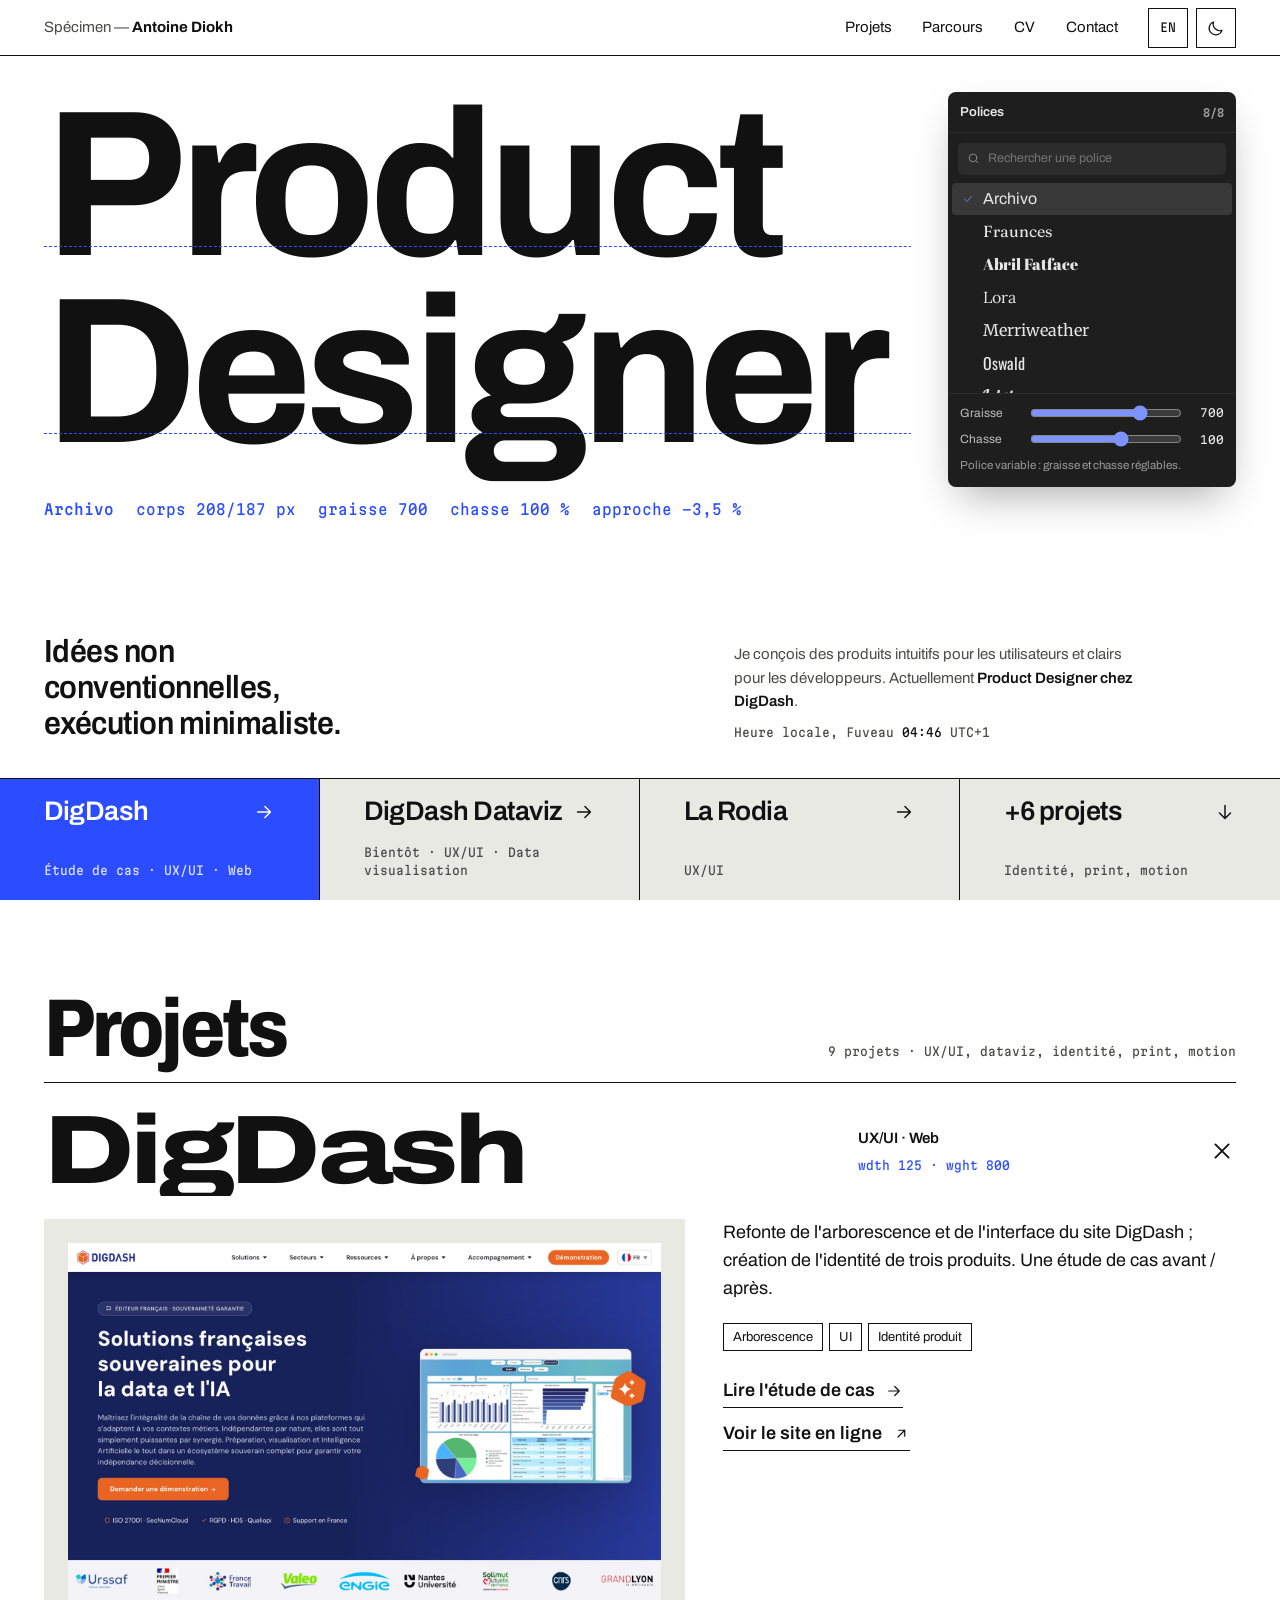
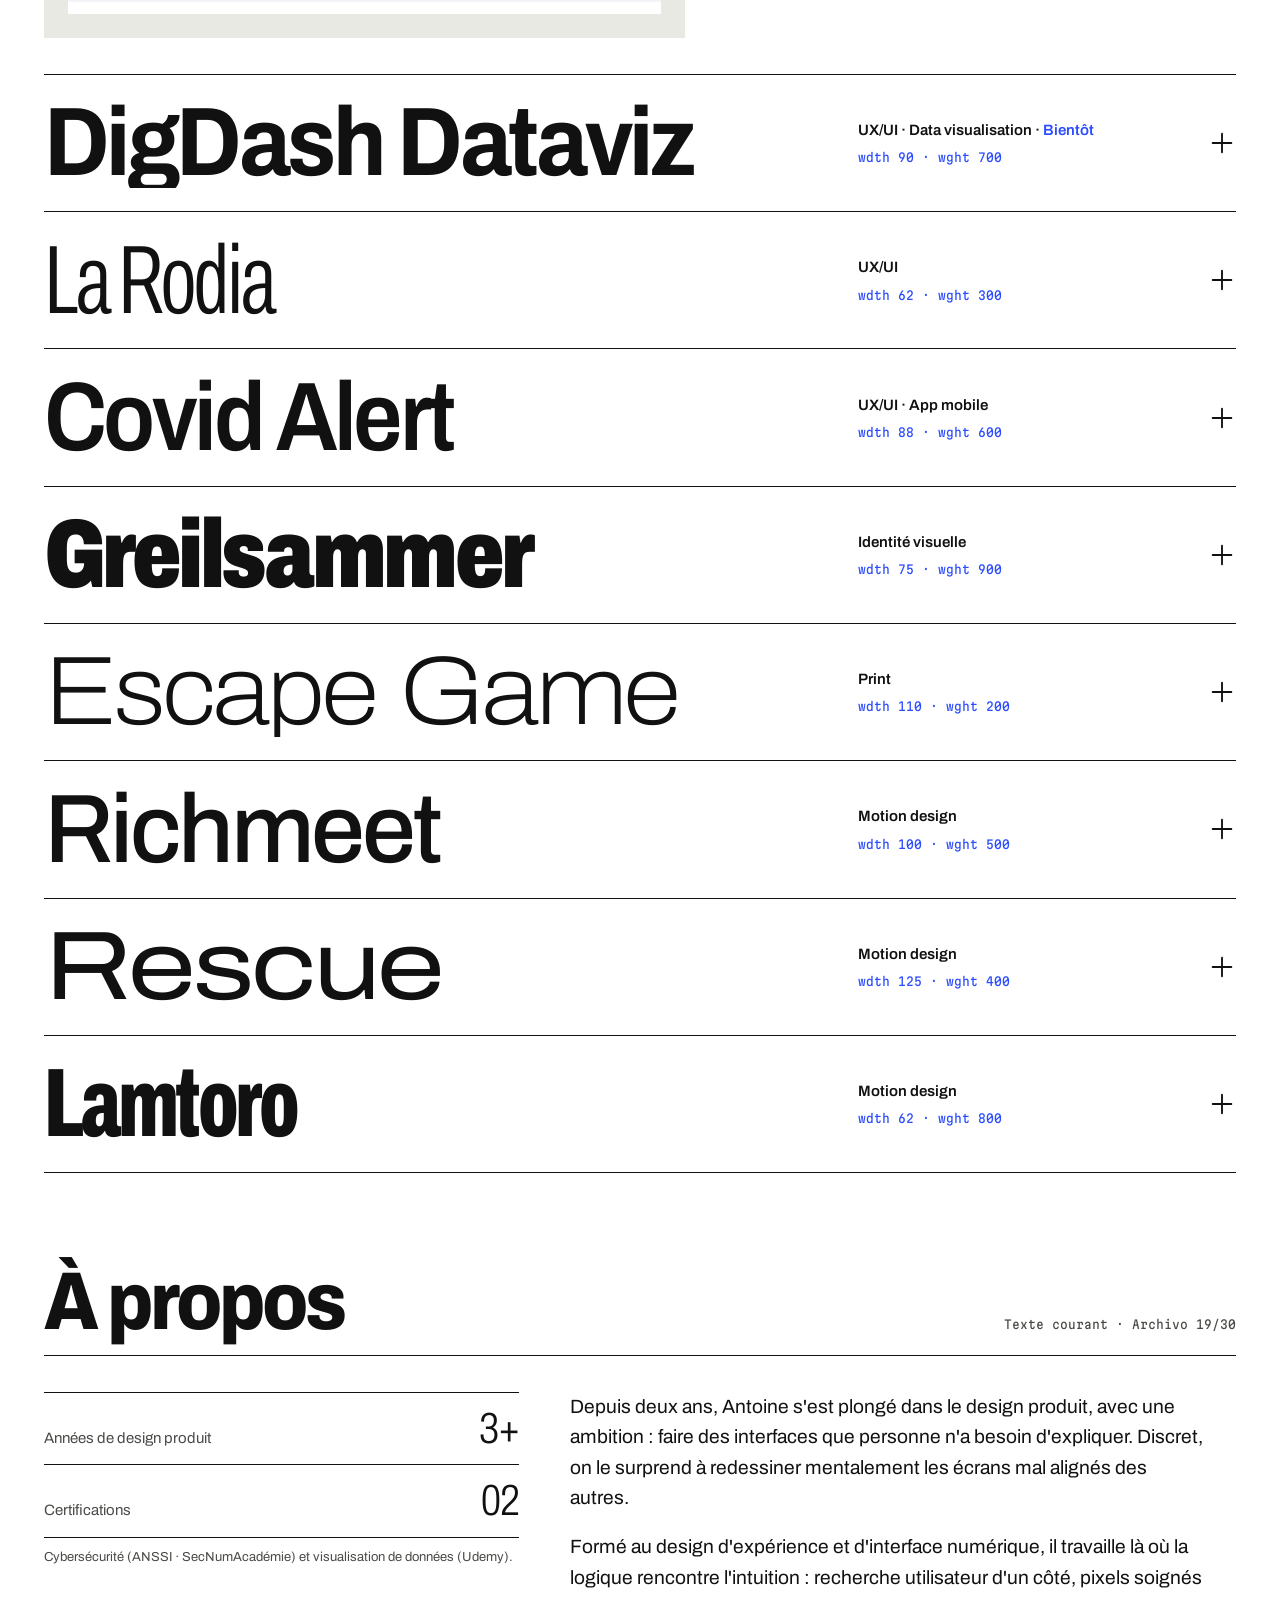
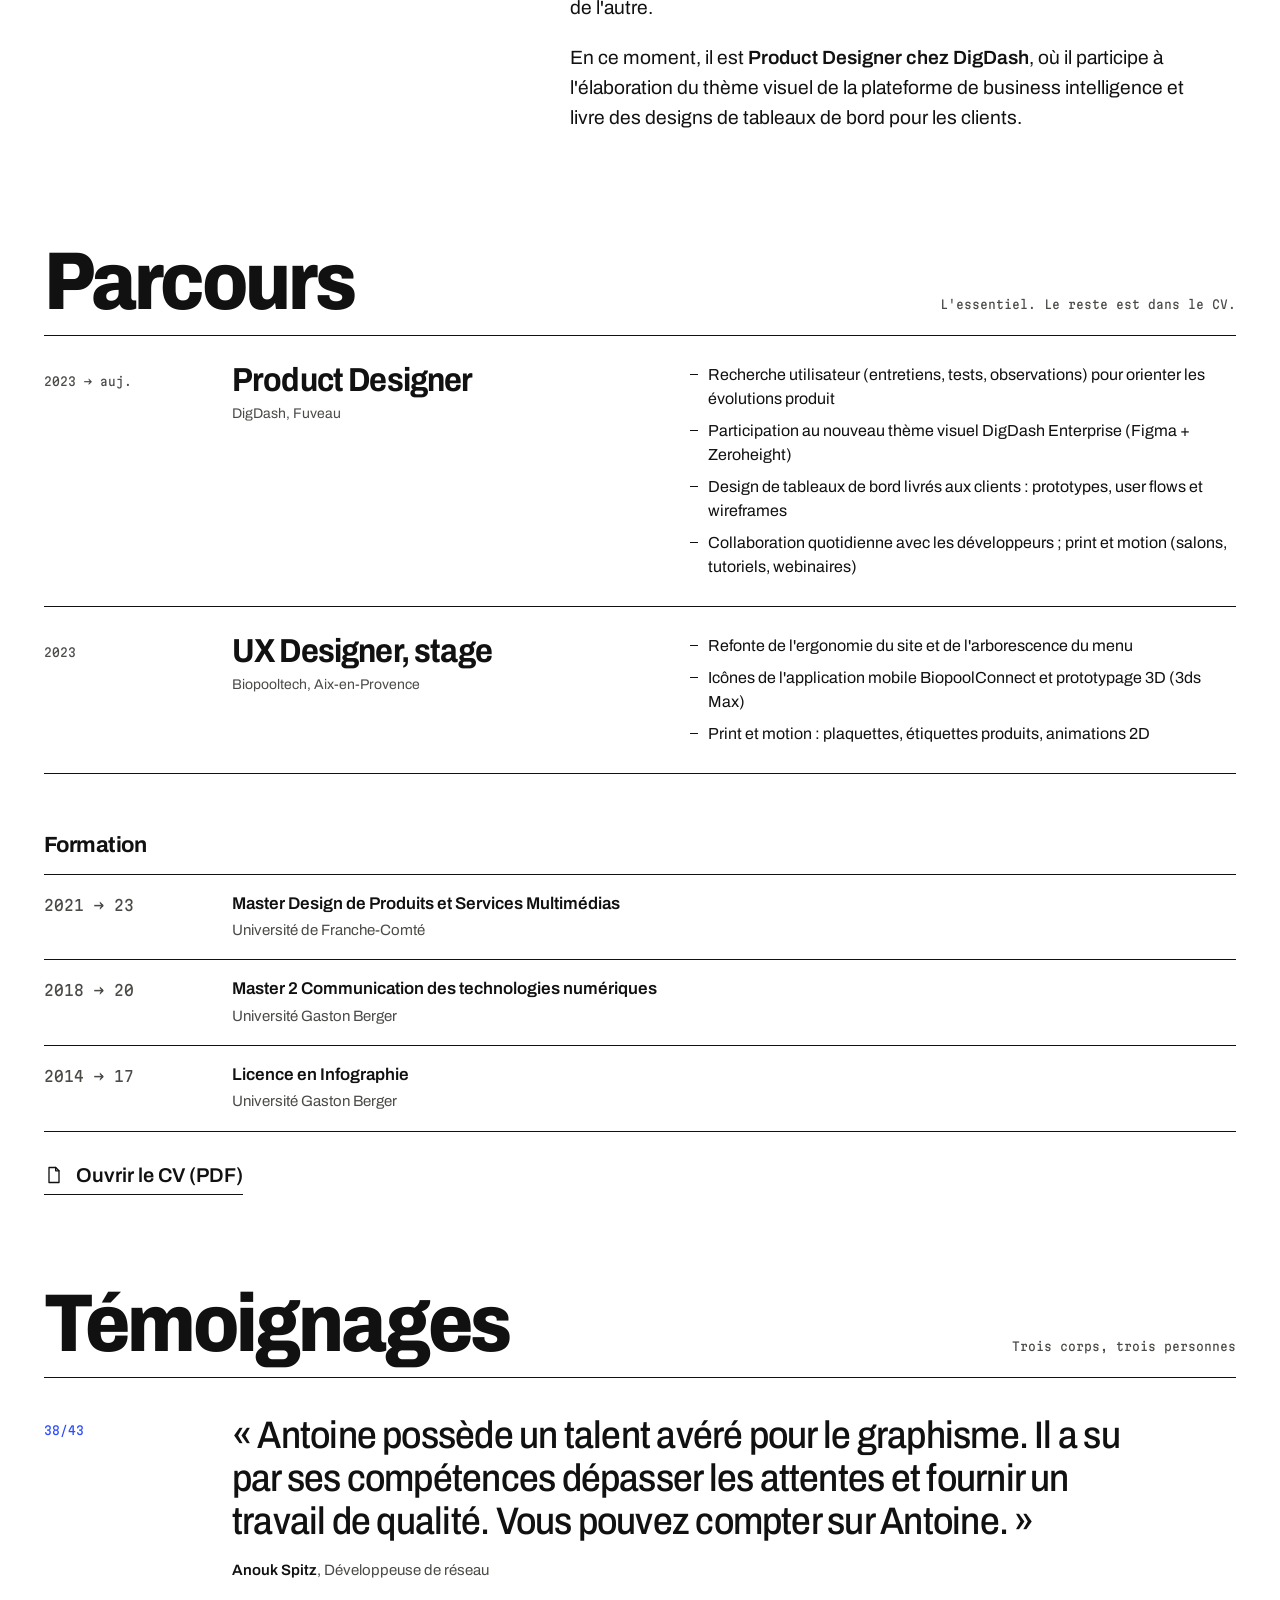
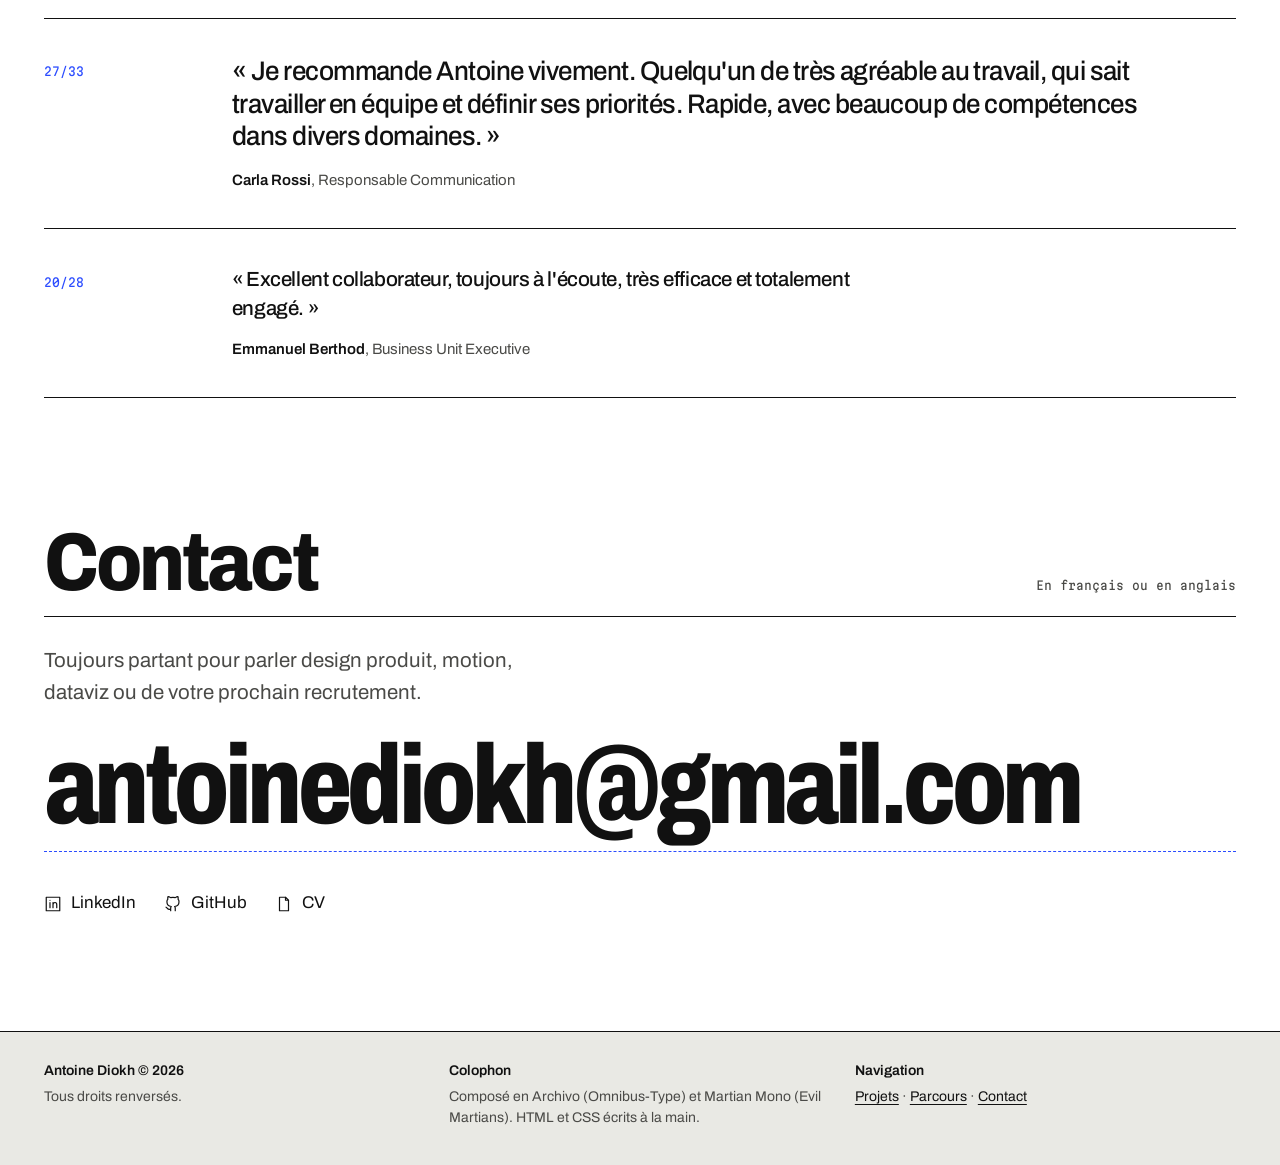
==== commit da66f8e1: "Annonce le projet DigDash Dataviz, bientôt disponible Carte ajoutée après DigDash dans l'accueil, ma" ====
--- a/index.html
+++ b/index.html
@@ -145,6 +145,10 @@
 .links{display:flex;flex-direction:column;align-items:flex-start;gap:12px}
 .links a{display:inline-flex;align-items:center;gap:10px;font-size:18px;font-weight:600;text-decoration:none;border-bottom:1px solid currentColor;padding-bottom:2px}
 .links a:hover{color:var(--blue)}
+.soon-tag{color:var(--blue)}
+.soon-l{display:grid;gap:6px;border-top:1px solid var(--rule);padding-top:14px;max-width:40ch}
+.soon-l b{font-size:18px;font-weight:600}
+.soon-l .mono{color:var(--blue)}
 .links .icon{width:18px;height:18px}
 
 /* texte courant */
@@ -299,7 +303,7 @@
   </section>
 
   <section class="page" id="projets" aria-labelledby="hProjets">
-    <div class="head"><h2 id="hProjets" data-i18n="works">Projets</h2><span class="mono" data-i18n="works_m">8 projets · UX/UI, identité, print, motion</span></div>
+    <div class="head"><h2 id="hProjets" data-i18n="works">Projets</h2><span class="mono" data-i18n="works_m">9 projets · UX/UI, dataviz, identité, print, motion</span></div>
     <ul class="works" id="works"></ul>
   </section>
 
@@ -380,8 +384,8 @@
   lede:'Idées non conventionnelles, exécution minimaliste.',
   lede_p:'Je conçois des produits intuitifs pour les utilisateurs et clairs pour les développeurs. Actuellement <strong>Product Designer chez DigDash</strong>.',
   time:'Heure locale, Fuveau',size:'corps',wght:'graisse',wdth:'chasse',
-  more:'+5 projets',more_m:'Identité, print, motion',case:'Étude de cas',
-  works:'Projets',works_m:'8 projets · UX/UI, identité, print, motion',
+  more:'+6 projets',more_m:'Identité, print, motion',case:'Étude de cas',
+  works:'Projets',works_m:'9 projets · UX/UI, dataviz, identité, print, motion',
   about:'À propos',about_m:'Texte courant',f1:'Projets présentés',f2:'Années de design produit',f3:'Certifications',
   f3n:'Cybersécurité (ANSSI · SecNumAcadémie) et visualisation de données (Udemy).',
   a1:"Depuis deux ans, Antoine s'est plongé dans le design produit, avec une ambition : faire des interfaces que personne n'a besoin d'expliquer. Discret, on le surprend à redessiner mentalement les écrans mal alignés des autres.",
@@ -400,15 +404,15 @@
   ct:'Contact',ct_m:'En français ou en anglais',ct_p:'Toujours partant pour parler design produit, motion, dataviz ou de votre prochain recrutement.',
   rights:'Tous droits renversés.',colo:'Colophon',colo_t:'Composé en Archivo (Omnibus-Type) et Martian Mono (Evil Martians). HTML et CSS écrits à la main.',
   open:'Voir le détail',close:'Masquer le détail',
-  pf_view:'Voir le projet',pf_case:"Lire l'étude de cas",pf_live:'Voir le site en ligne',pf_mob:'Prototype mobile',pf_desk:'Prototype bureau',
+  pf_view:'Voir le projet',pf_case:"Lire l'étude de cas",pf_live:'Voir le site en ligne',pf_mob:'Prototype mobile',pf_desk:'Prototype bureau',soon:'Bientôt',soon_t:'Étude de cas bientôt disponible',soon_d:'Dévoilement le 14 décembre 2026',
   theme_d:'Mode sombre',theme_l:'Mode clair',lang:'Switch to English'},
  en:{spec:'Specimen — ',nav_work:'Work',nav_cv:'Resume',nav_contact:'Contact',nav:'Navigation',track:'tracking',
   fp_title:'Fonts',fp_ph:'Search fonts',fp_none:'No font matches.',ax_w:'Weight',ax_s:'Width',fp_static:'Static font: axes unavailable.',fp_var:'Variable font: weight and width adjustable.',
   lede:'Unconventional ideas, minimalist execution.',
   lede_p:'I design products that are intuitive for users and clear for developers. Currently <strong>Product Designer at DigDash</strong>.',
   time:'Local time, Fuveau',size:'size',wght:'weight',wdth:'width',
-  more:'+5 projects',more_m:'Identity, print, motion',case:'Case study',
-  works:'Work',works_m:'8 projects · UX/UI, identity, print, motion',
+  more:'+6 projects',more_m:'Identity, print, motion',case:'Case study',
+  works:'Work',works_m:'9 projects · UX/UI, dataviz, identity, print, motion',
   about:'About',about_m:'Running text',f1:'Projects showcased',f2:'Years of product design',f3:'Certifications',
   f3n:'Cybersecurity (ANSSI · SecNumAcadémie) and data visualisation (Udemy).',
   a1:"For the past two years, Antoine has immersed himself in product design, with one ambition: interfaces nobody needs explained. Quiet by nature, he can be caught mentally realigning other people's misaligned screens.",
@@ -427,7 +431,7 @@
   ct:'Contact',ct_m:'In French or English',ct_p:'Always up for talking product design, motion, dataviz or your next hire.',
   rights:'All rights relaxed.',colo:'Colophon',colo_t:'Set in Archivo (Omnibus-Type) and Martian Mono (Evil Martians). HTML and CSS written by hand.',
   open:'Show details',close:'Hide details',
-  pf_view:'View project',pf_case:'Read the case study',pf_live:'Visit the live site',pf_mob:'Mobile prototype',pf_desk:'Desktop prototype',
+  pf_view:'View project',pf_case:'Read the case study',pf_live:'Visit the live site',pf_mob:'Mobile prototype',pf_desk:'Desktop prototype',soon:'Coming soon',soon_t:'Case study coming soon',soon_d:'Revealed on 14 December 2026',
   theme_d:'Dark mode',theme_l:'Light mode',lang:'Passer en français'}
 };
 
@@ -436,6 +440,11 @@
   cat:{fr:'UX/UI · Web',en:'UX/UI · Web'},tags:{fr:['Arborescence','UI','Identité produit'],en:['Information architecture','UI','Product identity']},
   desc:{fr:"Refonte de l'arborescence et de l'interface du site DigDash ; création de l'identité de trois produits. Une étude de cas avant / après.",en:'DigDash site architecture and interface redesign; identities for three products. A before / after case study.'},
   links:[{k:'pf_case',u:'digdash.html'},{k:'pf_live',u:'https://www.digdash.com/fr/'}]},
+ {id:'dataviz',img:'assets/digdash-dataviz/colonnes-apres.jpg',name:'DigDash Dataviz',w:90,g:700,hw:62,
+  soon:'2026-12-14T00:00:00+01:00',
+  cat:{fr:'UX/UI · Data visualisation',en:'UX/UI · Data visualisation'},tags:{fr:['Dataviz','Design system','Figma','D3.js'],en:['Dataviz','Design system','Figma','D3.js']},
+  desc:{fr:"Refonte des 34 graphiques du logiciel de BI DigDash : un système de règles commun pour la lisibilité, la couleur et le survol, documenté pour les développeurs.",en:"Redesign of the 34 charts in the DigDash BI software: one shared rule system for legibility, colour and hover, documented for developers."},
+  links:[{k:'pf_case',u:'digdash-dataviz.html'}]},
  {id:'rodia',img:'assets/image/rodia.png',name:'La Rodia',w:62,g:300,
   cat:{fr:'UX/UI',en:'UX/UI'},tags:{fr:['UX/UI','Mobile','Bureau'],en:['UX/UI','Mobile','Desktop']},
   desc:{fr:"Refonte complète du site de la salle de concert La Rodia : expérience, interface et parcours repensés, en deux versions (mobile et bureau).",en:'Complete redesign of La Rodia concert hall website: experience, interface and flows rethought, in mobile and desktop versions.'},
@@ -583,12 +592,13 @@
 function buildIndex(){
   var ix=$('#index'), h='';
   P.slice(0,3).forEach(function(p,i){
-    h+='<a href="#p-'+p.id+'" data-open="'+p.id+'"'+(i===0?' class="lead"':'')+'><span class="nm">'+p.name+ARROW+'</span><span class="mono">'+(i===0?T[lang].case+' · ':'')+p.cat[lang]+'</span></a>';
+    h+='<a href="#p-'+p.id+'" data-open="'+p.id+'"'+(i===0?' class="lead"':'')+'><span class="nm">'+p.name+ARROW+'</span><span class="mono">'+(i===0?T[lang].case+' · ':'')+(isSoon(p)?T[lang].soon+' · ':'')+p.cat[lang]+'</span></a>';
   });
   h+='<a href="#projets"><span class="nm">'+T[lang].more+'<svg class="icon" aria-hidden="true"><use href="#i-down"/></svg></span><span class="mono">'+T[lang].more_m+'</span></a>';
   ix.innerHTML=h;
   ix.querySelectorAll('[data-open]').forEach(function(a){a.addEventListener('click',function(){toggle(a.dataset.open,true)})});
 }
+function isSoon(p){return !!p.soon&&new Date()<new Date(p.soon)}
 var openSet={digdash:true};
 function buildWorks(){
   var ul=$('#works');ul.innerHTML='';
@@ -598,7 +608,7 @@
     li.innerHTML=
       '<button type="button" class="work-b" aria-expanded="'+open+'" aria-controls="d-'+p.id+'">'+
         '<span class="work-n" style="font-stretch:'+p.w+'%;font-weight:'+p.g+'">'+p.name+'</span>'+
-        '<span class="work-m"><span class="cat">'+p.cat[lang]+'</span><span class="mono ax">wdth '+p.w+' · wght '+p.g+'</span></span>'+
+        '<span class="work-m"><span class="cat">'+p.cat[lang]+(isSoon(p)?' · <span class="soon-tag">'+T[lang].soon+'</span>':'')+'</span><span class="mono ax">wdth '+p.w+' · wght '+p.g+'</span></span>'+
         '<svg class="icon pm" aria-hidden="true"><use href="#i-plus"/></svg>'+
         '<span class="sr">'+(open?T[lang].close:T[lang].open)+'</span>'+
       '</button>'+
@@ -606,12 +616,13 @@
         '<figure><img src="'+p.img+'" alt="'+p.name+'" loading="lazy"></figure>'+
         '<div><p class="dsc">'+p.desc[lang]+'</p>'+
         '<ul class="tags">'+p.tags[lang].map(function(t){return '<li>'+t+'</li>'}).join('')+'</ul>'+
-        '<div class="links">'+p.links.map(function(l){var ext=/^https?:/.test(l.u);return '<a href="'+l.u+'"'+(ext?' target="_blank" rel="noopener noreferrer"':'')+'>'+T[lang][l.k]+'<svg class="icon" aria-hidden="true"><use href="#'+(ext?'i-out':'i-arrow')+'"/></svg></a>'}).join('')+'</div></div>'+
+        (isSoon(p)?'<p class="soon-l"><b>'+T[lang].soon_t+'</b><span class="mono">'+T[lang].soon_d+'</span></p>':
+        '<div class="links">'+p.links.map(function(l){var ext=/^https?:/.test(l.u);return '<a href="'+l.u+'"'+(ext?' target="_blank" rel="noopener noreferrer"':'')+'>'+T[lang][l.k]+'<svg class="icon" aria-hidden="true"><use href="#'+(ext?'i-out':'i-arrow')+'"/></svg></a>'}).join('')+'</div>')+'</div>'+
       '</div>';
     var b=li.querySelector('.work-b'), n=li.querySelector('.work-n'), ax=li.querySelector('.ax');
     b.addEventListener('click',function(){toggle(p.id)});
     var hot=function(on){
-      var w=on?(p.w>=110?62:125):p.w, g=on?Math.min(900,p.g+100):p.g;
+      var w=on?(p.hw||(p.w>=110?62:125)):p.w, g=on?Math.min(900,p.g+100):p.g;
       n.style.fontStretch=w+'%';n.style.fontWeight=g;ax.textContent='wdth '+w+' · wght '+g;
     };
     b.addEventListener('mouseenter',function(){hot(true)});
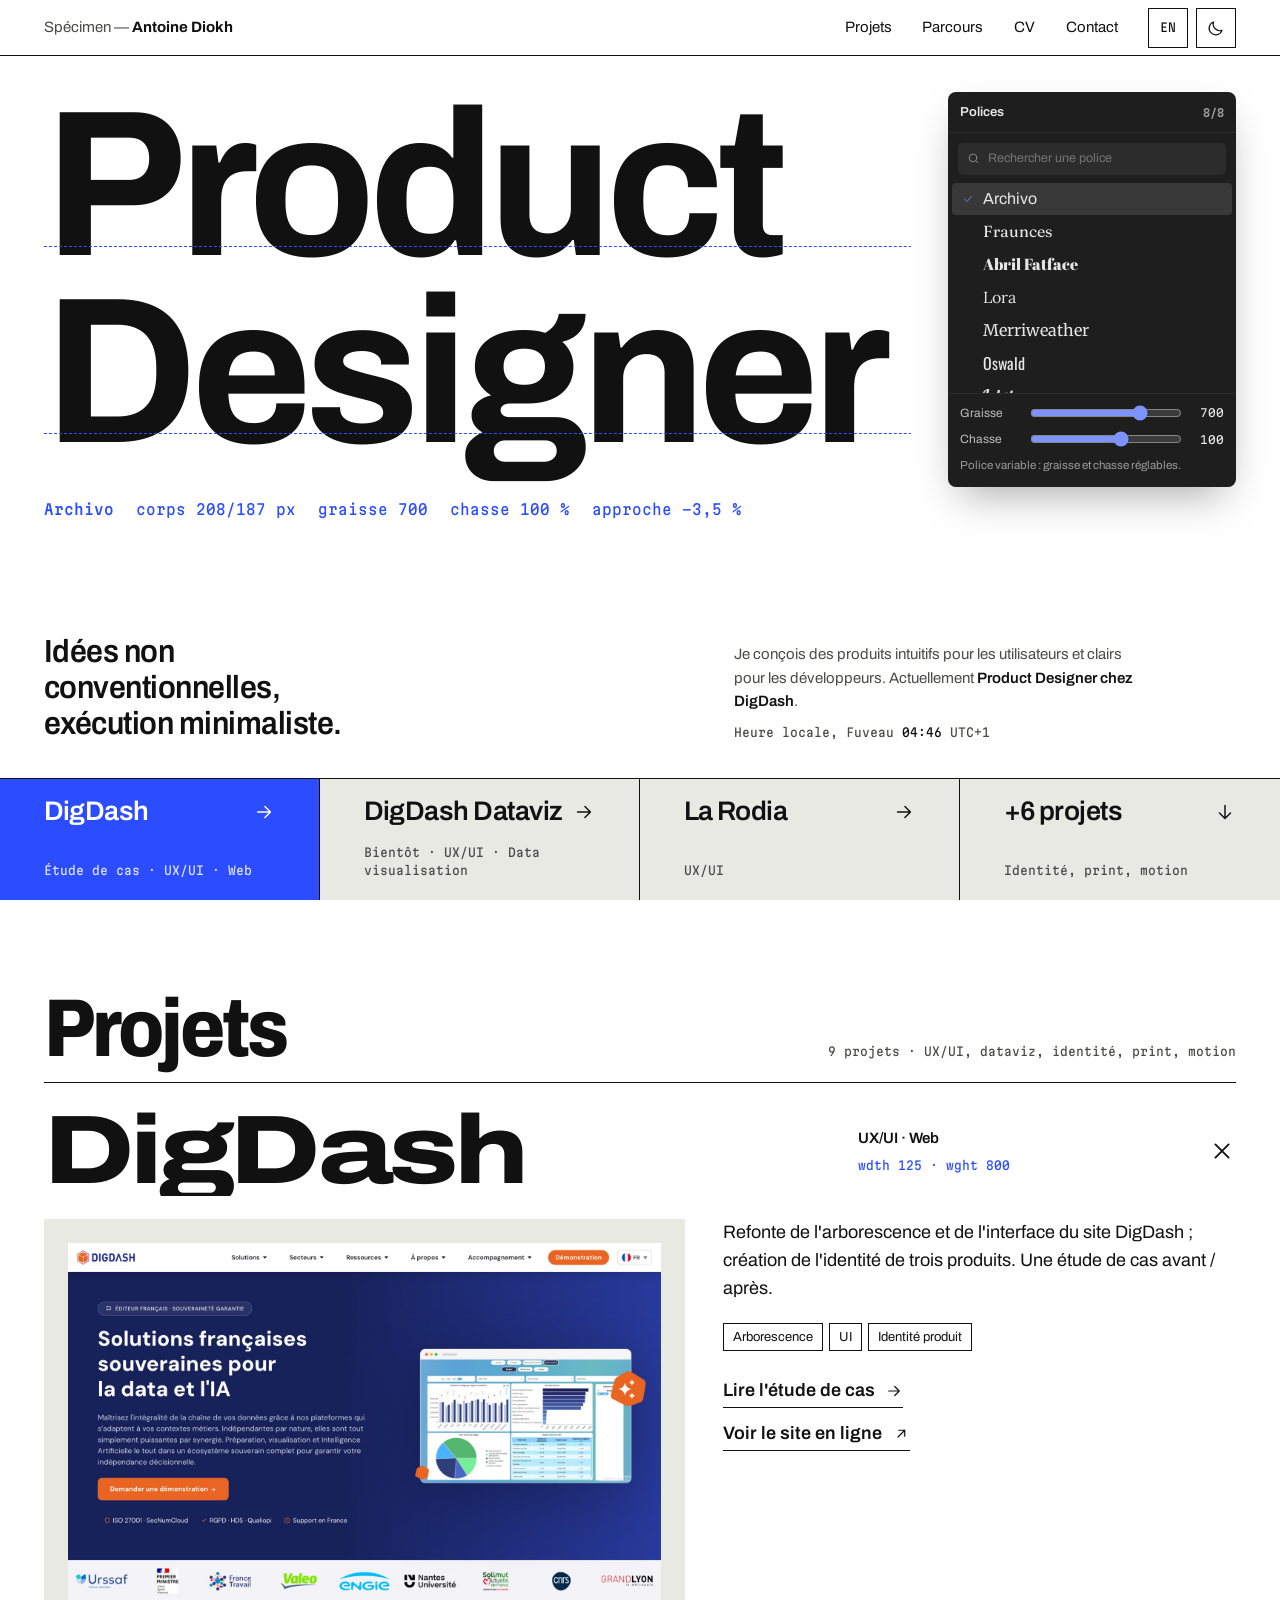
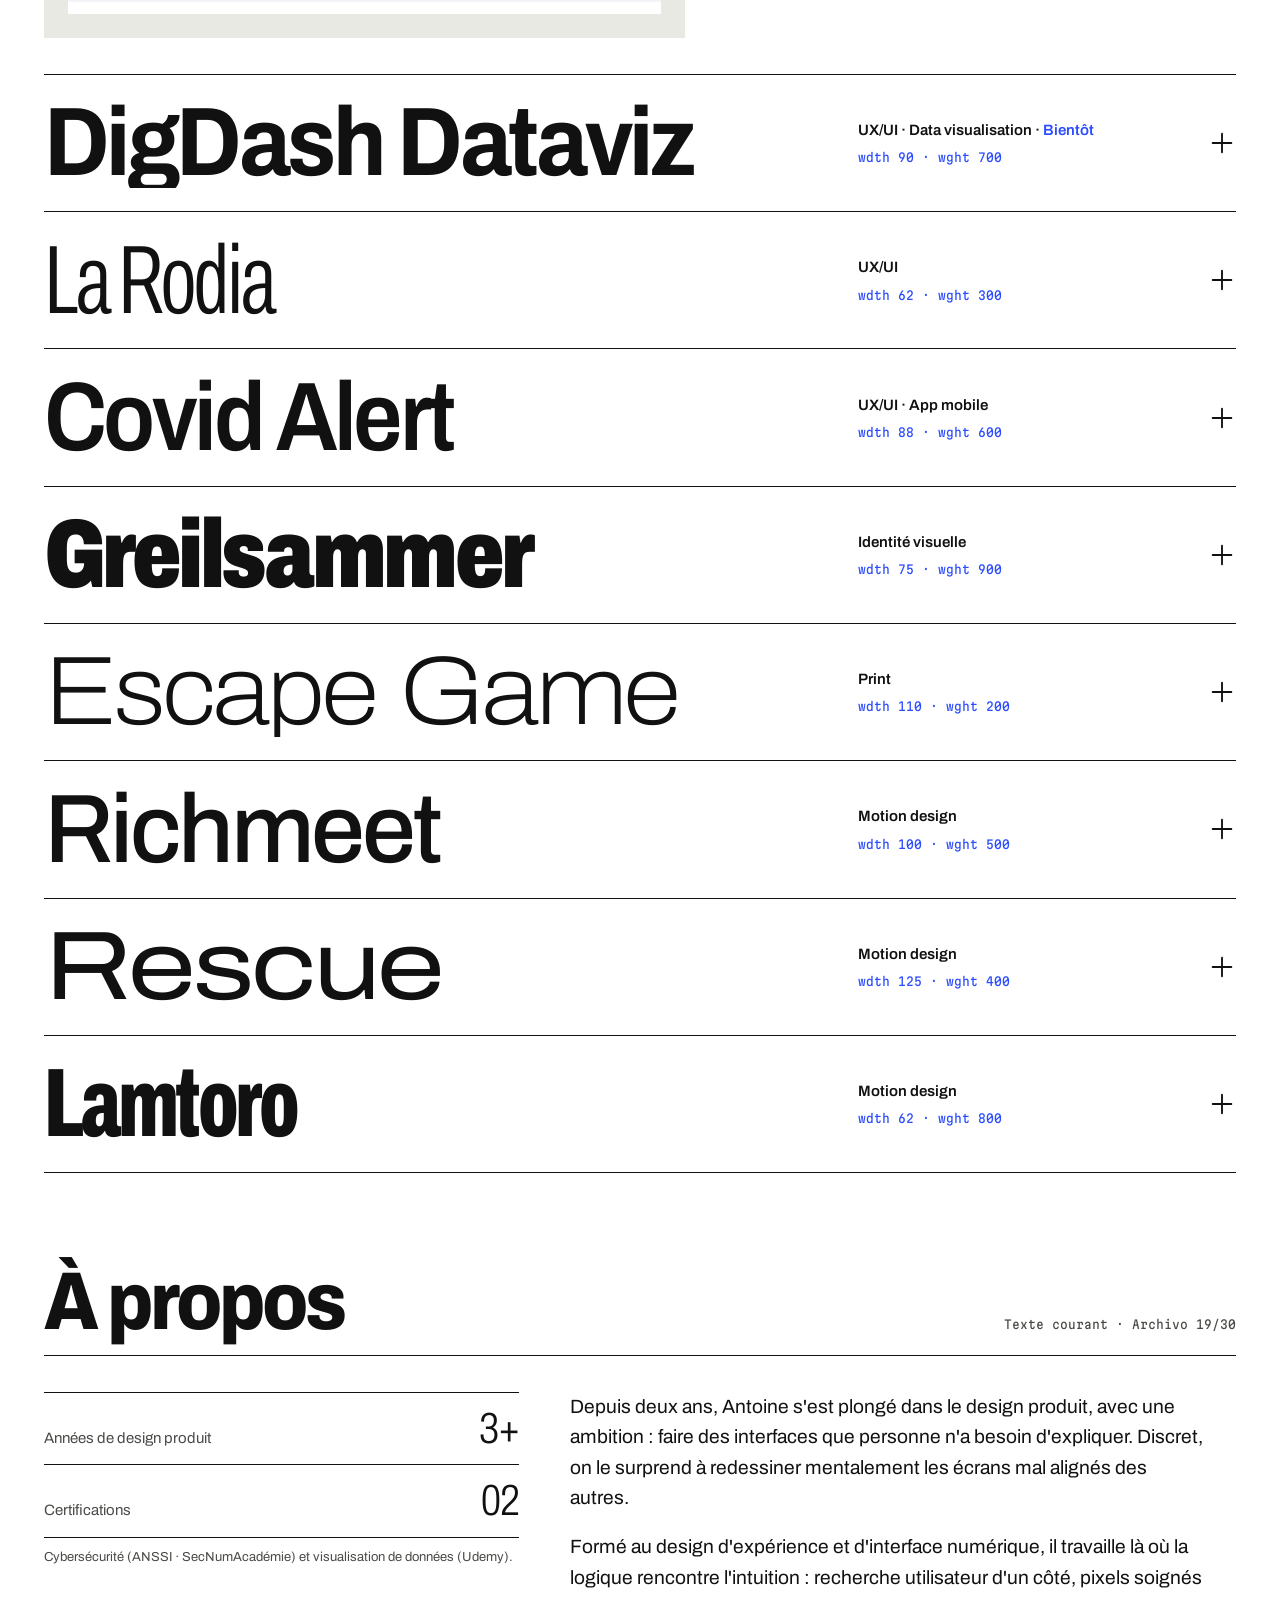
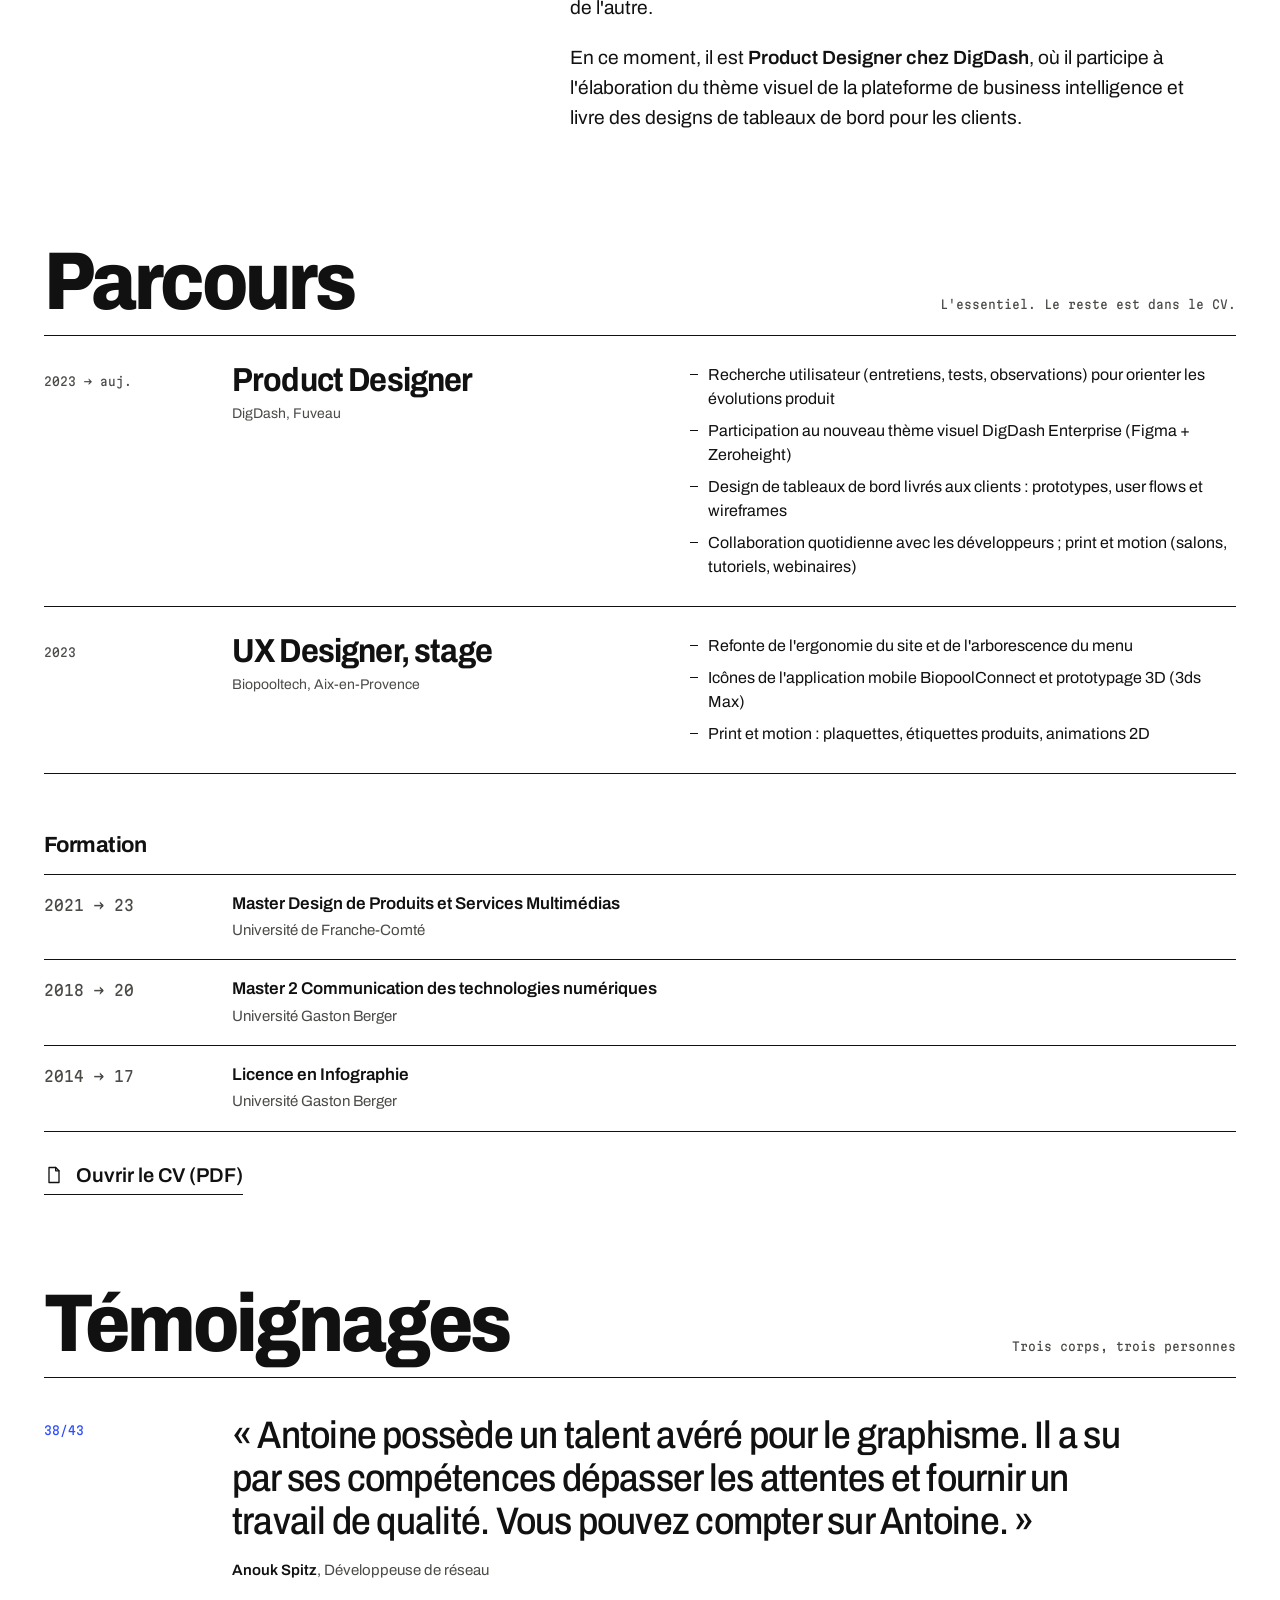
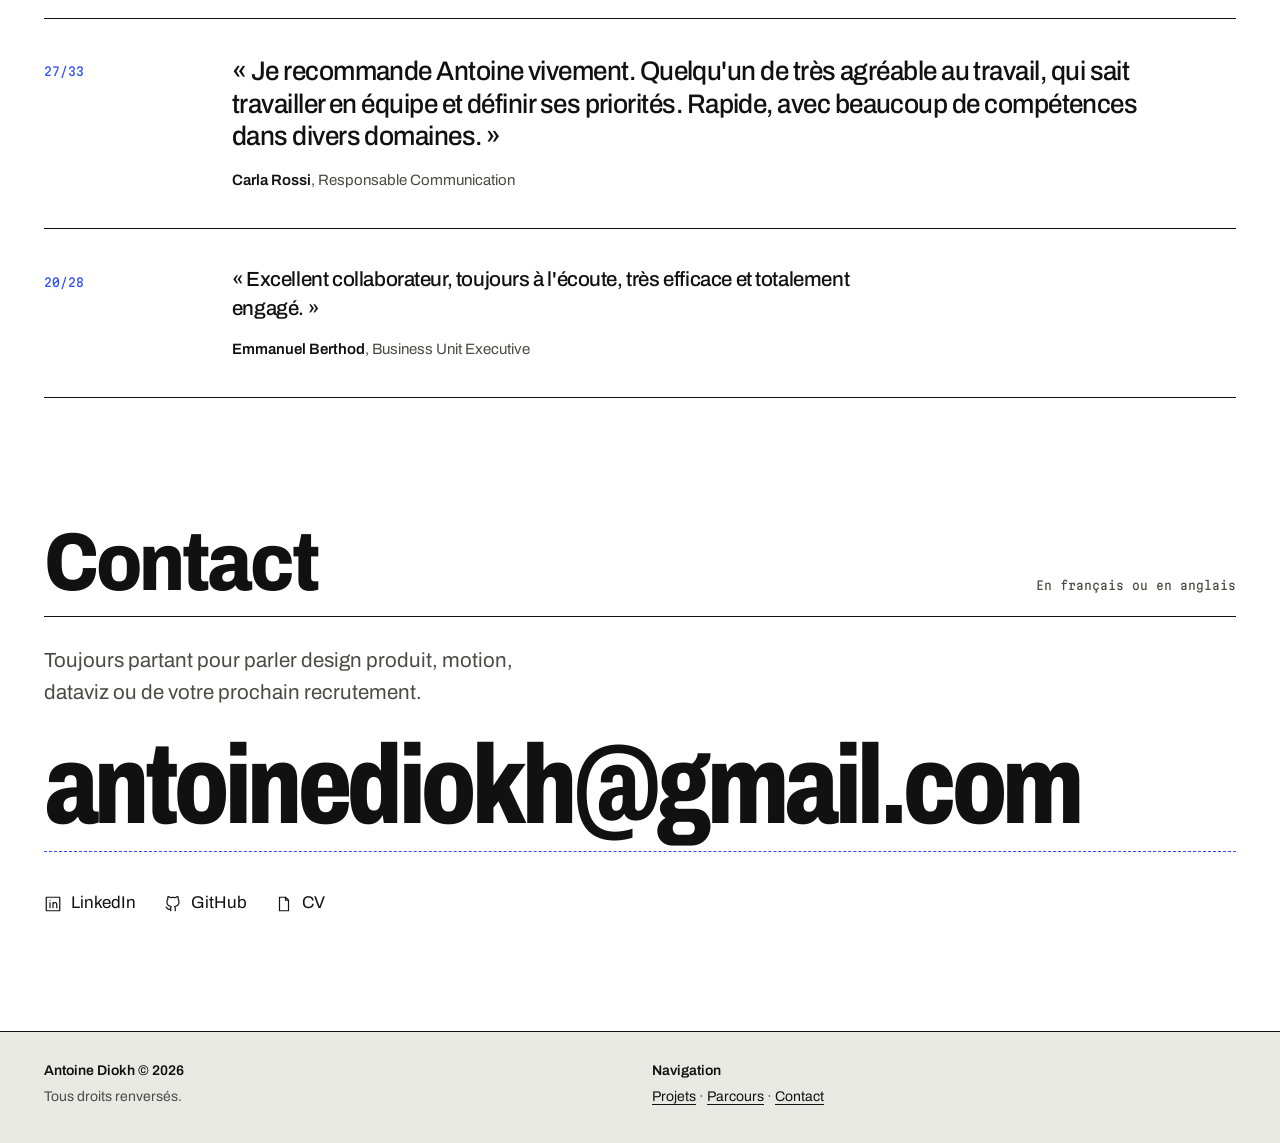
==== commit cd3081f3: "Retire le colophon du pied de page Co-Authored-By: Claude Opus 5.5 <noreply@anthropic.com> Claude-Se" ====
--- a/index.html
+++ b/index.html
@@ -200,7 +200,7 @@
 .social a{display:inline-flex;align-items:center;gap:9px;font-size:17px;text-decoration:none;padding:6px 0}
 .social a:hover{text-decoration:underline}
 .social .icon{width:18px;height:18px}
-footer{margin-top:clamp(80px,12vh,140px);background:var(--stock);border-top:1px solid var(--rule);padding:28px var(--pad) 36px;display:grid;grid-template-columns:repeat(3,minmax(0,1fr));gap:24px;font-size:14px;color:var(--ink-2)}
+footer{margin-top:clamp(80px,12vh,140px);background:var(--stock);border-top:1px solid var(--rule);padding:28px var(--pad) 36px;display:grid;grid-template-columns:repeat(2,minmax(0,1fr));gap:24px;font-size:14px;color:var(--ink-2)}
 footer b{display:block;color:var(--ink);font-weight:600;margin-bottom:4px}
 footer a{color:var(--ink)}
 
@@ -372,7 +372,6 @@
 
 <footer>
   <div><b>Antoine Diokh © <span id="year">2026</span></b><span data-i18n="rights">Tous droits renversés.</span></div>
-  <div><b data-i18n="colo">Colophon</b><span data-i18n="colo_t">Composé en Archivo (Omnibus-Type) et Martian Mono (Evil Martians). HTML et CSS écrits à la main.</span></div>
   <div><b data-i18n="nav">Navigation</b><a href="#projets" data-i18n="nav_work">Projets</a> · <a href="#parcours" data-i18n="nav_cv">Parcours</a> · <a href="#contact" data-i18n="nav_contact">Contact</a></div>
 </footer>
 
@@ -402,7 +401,7 @@
   cv_l:'Ouvrir le CV (PDF)',cv_s:'CV',
   tm:'Témoignages',tm_m:'Trois corps, trois personnes',
   ct:'Contact',ct_m:'En français ou en anglais',ct_p:'Toujours partant pour parler design produit, motion, dataviz ou de votre prochain recrutement.',
-  rights:'Tous droits renversés.',colo:'Colophon',colo_t:'Composé en Archivo (Omnibus-Type) et Martian Mono (Evil Martians). HTML et CSS écrits à la main.',
+  rights:'Tous droits renversés.',
   open:'Voir le détail',close:'Masquer le détail',
   pf_view:'Voir le projet',pf_case:"Lire l'étude de cas",pf_live:'Voir le site en ligne',pf_mob:'Prototype mobile',pf_desk:'Prototype bureau',soon:'Bientôt',soon_t:'Étude de cas bientôt disponible',soon_d:'Dévoilement le 14 décembre 2026',
   theme_d:'Mode sombre',theme_l:'Mode clair',lang:'Switch to English'},
@@ -429,7 +428,7 @@
   cv_l:'Open the resume (PDF)',cv_s:'Resume',
   tm:'Testimonials',tm_m:'Three sizes, three people',
   ct:'Contact',ct_m:'In French or English',ct_p:'Always up for talking product design, motion, dataviz or your next hire.',
-  rights:'All rights relaxed.',colo:'Colophon',colo_t:'Set in Archivo (Omnibus-Type) and Martian Mono (Evil Martians). HTML and CSS written by hand.',
+  rights:'All rights relaxed.',
   open:'Show details',close:'Hide details',
   pf_view:'View project',pf_case:'Read the case study',pf_live:'Visit the live site',pf_mob:'Mobile prototype',pf_desk:'Desktop prototype',soon:'Coming soon',soon_t:'Case study coming soon',soon_d:'Revealed on 14 December 2026',
   theme_d:'Dark mode',theme_l:'Light mode',lang:'Passer en français'}
